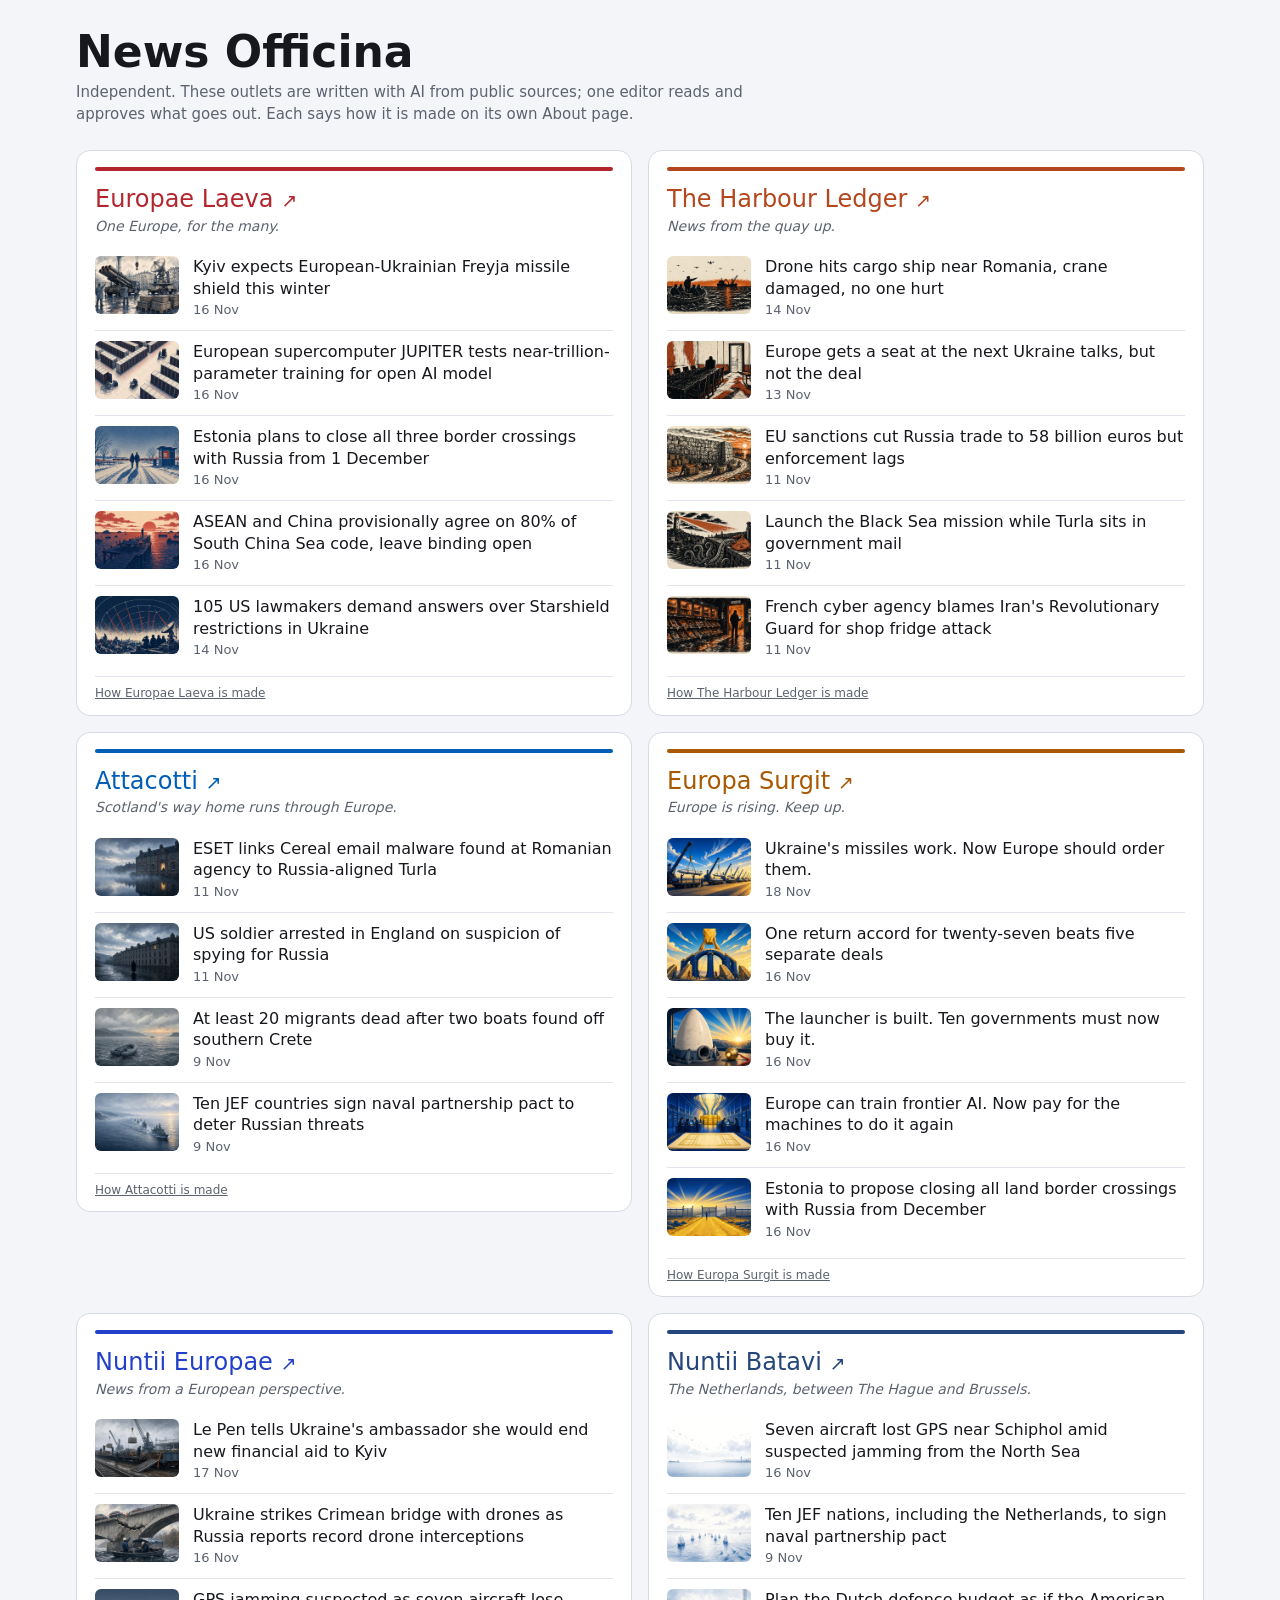
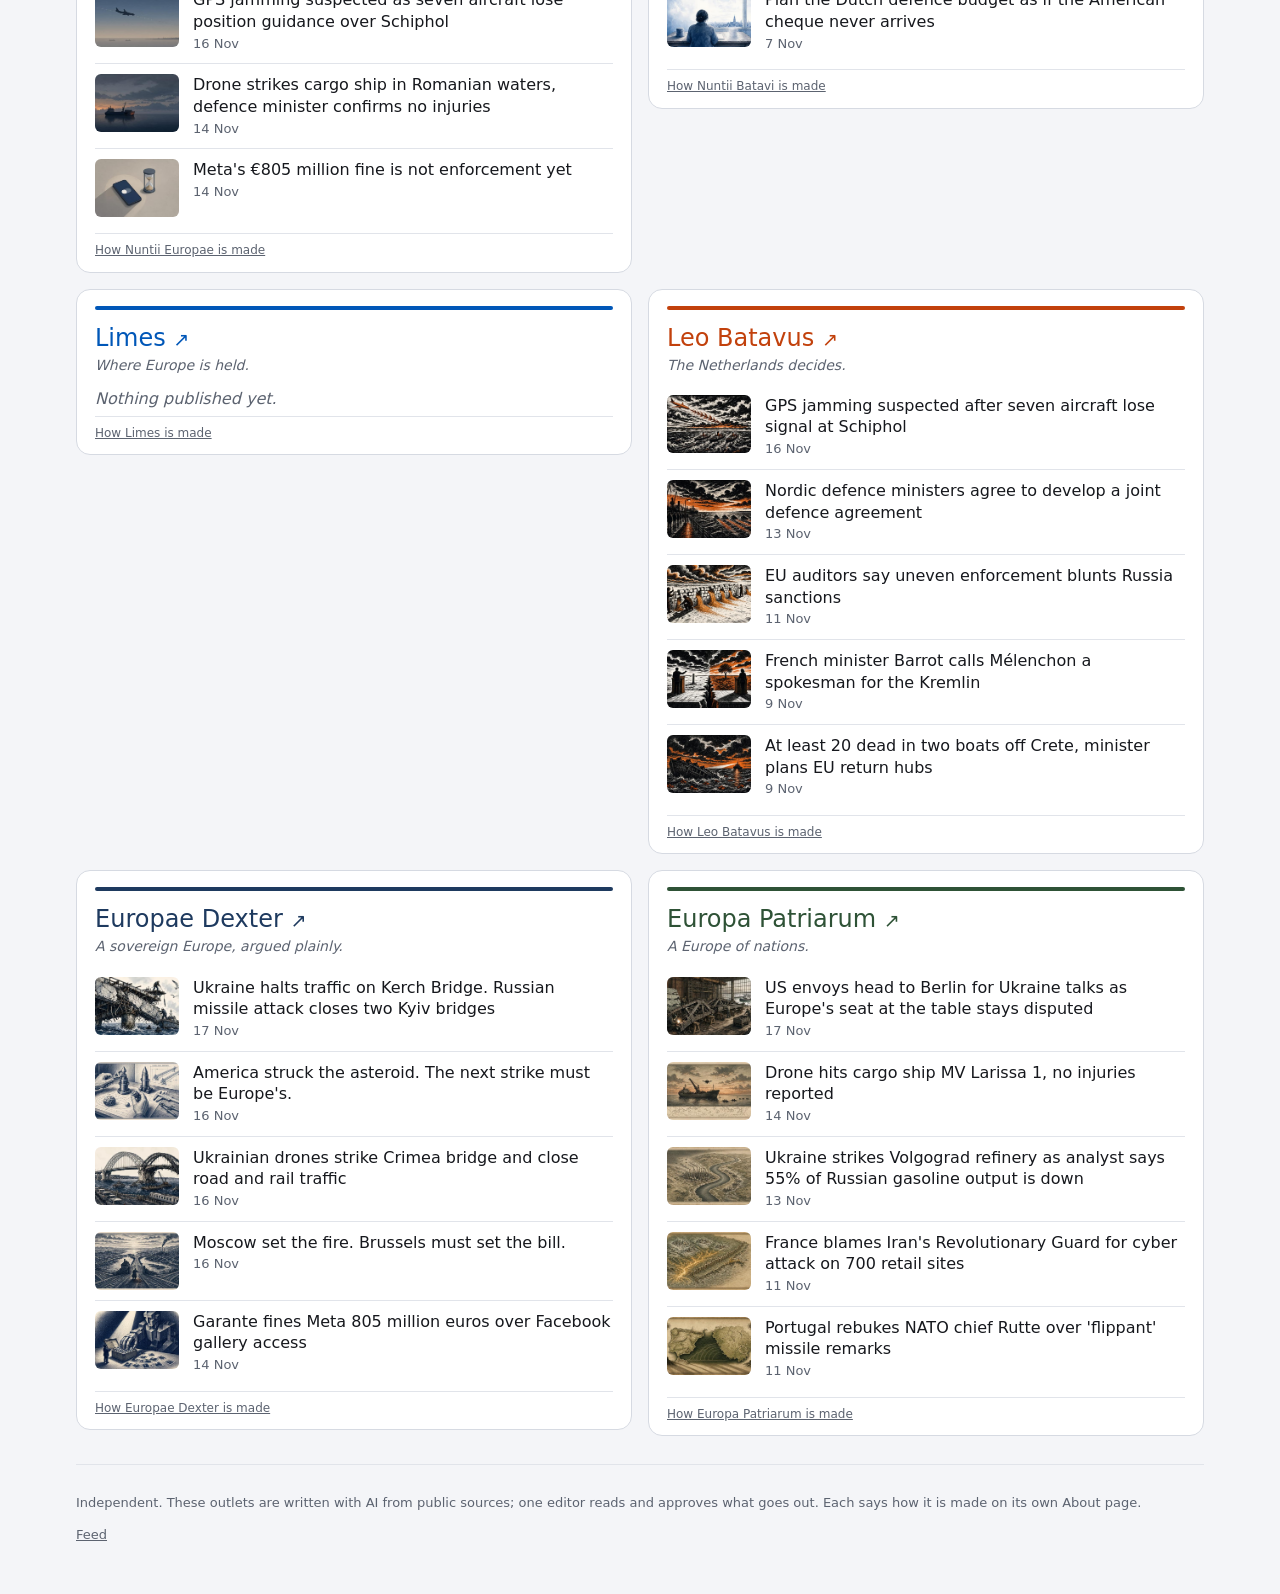
==== index.html @ 1d20b5cf "Update site" ====
<!doctype html>
<html lang="en">
<head>
<meta charset="utf-8">
<meta name="viewport" content="width=device-width, initial-scale=1">
<title>News Officina</title>
<meta name="description" content="Independent. These outlets are written with AI from public sources; one editor reads and approves what goes out. Each says how it is made on its own About page.">
<link rel="canonical" href="https://news-officina.github.io/">
<link rel="alternate" type="application/rss+xml" title="News Officina" href="feed.xml">
<link rel="stylesheet" href="style.css">
</head>
<body>
<div class="wrap">
<header class="top"><h1>News Officina</h1><p class="about">Independent. These outlets are written with AI from public sources; one editor reads and approves what goes out. Each says how it is made on its own About page.</p></header>
<main>
<section class="outlet" style="--o-accent: #B3262E; --o-dark-accent: #ff7b72">
<header><h2><a href="https://news-officina.github.io/europae-laeva/"><span class="name">Europae Laeva</span> <span class="go" aria-hidden="true">↗</span></a></h2><p class="tagline">One Europe, for the many.</p></header>
<ul class="pieces"><li class="piece"><a href="https://news-officina.github.io/europae-laeva/2026/11/kyiv-expects-european-ukrainian-freyja-missile-shield-this-winter/"><img src="thumbs/e70920ab-c0c6-4835-a73d-964a7e97c433.jpg" alt="Workers fasten a missile launcher and radar onto trucks in a factory yard before winter, crates of interceptors stacked nearby." width="480" height="274" loading="lazy" decoding="async"><span class="text"><span class="headline">Kyiv expects European-Ukrainian Freyja missile shield this winter</span><time datetime="2026-11-16T20:20:28.398Z">16 Nov</time></span></a></li><li class="piece"><a href="https://news-officina.github.io/europae-laeva/2026/11/european-supercomputer-jupiter-tests-near-trillion-parameter-training-for/"><img src="thumbs/cd882b2d-b10b-4b36-8444-05d2e8f5f965.jpg" alt="Overhead view of a large server hall with rows of cabinets, glowing red lights and small engineers working among cables" width="480" height="274" loading="lazy" decoding="async"><span class="text"><span class="headline">European supercomputer JUPITER tests near-trillion-parameter training for open AI model</span><time datetime="2026-11-16T20:19:12.890Z">16 Nov</time></span></a></li><li class="piece"><a href="https://news-officina.github.io/europae-laeva/2026/11/estonia-plans-to-close-all-three-border-crossings-with/"><img src="thumbs/d03320c0-e088-45c6-9071-dabe8966c06e.jpg" alt="A lowered barrier blocks a border road at dusk while two travellers with bags stand waiting." width="480" height="274" loading="lazy" decoding="async"><span class="text"><span class="headline">Estonia plans to close all three border crossings with Russia from 1 December</span><time datetime="2026-11-16T05:42:15.695Z">16 Nov</time></span></a></li><li class="piece"><a href="https://news-officina.github.io/europae-laeva/2026/11/asean-and-china-provisionally-agree-on-80-of-south/"><img src="thumbs/cadbe8c4-219e-45d2-aba4-4f598f02087b.jpg" alt="Negotiators at a table on a pier over the sea, some chairs empty, ships passing distant islands" width="480" height="274" loading="lazy" decoding="async"><span class="text"><span class="headline">ASEAN and China provisionally agree on 80% of South China Sea code, leave binding open</span><time datetime="2026-11-16T02:54:00.132Z">16 Nov</time></span></a></li><li class="piece"><a href="https://news-officina.github.io/europae-laeva/2026/11/105-us-lawmakers-demand-answers-over-starshield-restrictions-in/"><img src="thumbs/b9ba7f89-f62e-45d6-b253-82957b976195.jpg" alt="Silhouetted defenders point an antenna at satellites whose signal beams fade and break mid-sky, leaving only one beam reaching them." width="480" height="274" loading="lazy" decoding="async"><span class="text"><span class="headline">105 US lawmakers demand answers over Starshield restrictions in Ukraine</span><time datetime="2026-11-14T22:38:32.029Z">14 Nov</time></span></a></li></ul>
<p class="made"><a href="https://news-officina.github.io/europae-laeva/about/">How Europae Laeva is made</a></p>
</section>
<section class="outlet" style="--o-accent: #B4471E; --o-dark-accent: #e0764a">
<header><h2><a href="https://news-officina.github.io/harbour-ledger/"><span class="name">The Harbour Ledger</span> <span class="go" aria-hidden="true">↗</span></a></h2><p class="tagline">News from the quay up.</p></header>
<ul class="pieces"><li class="piece"><a href="https://news-officina.github.io/harbour-ledger/2026/11/drone-hits-cargo-ship-near-romania-crane-damaged-no/"><img src="thumbs/81e0df67-7b53-4a71-90d2-6f2a68816cb2.jpg" alt="Sailors in a lifeboat pointing toward a damaged cargo ship under drone shapes on the horizon" width="480" height="274" loading="lazy" decoding="async"><span class="text"><span class="headline">Drone hits cargo ship near Romania, crane damaged, no one hurt</span><time datetime="2026-11-14T21:35:42.325Z">14 Nov</time></span></a></li><li class="piece"><a href="https://news-officina.github.io/harbour-ledger/2026/11/europe-gets-a-seat-at-the-next-ukraine-talks/"><img src="thumbs/f2d09629-0cd7-4b81-957d-f07bc344682b.jpg" alt="A negotiation table with silhouetted figures and one chair set apart near an open door, suggesting an invited but sidelined participant." width="480" height="274" loading="lazy" decoding="async"><span class="text"><span class="headline">Europe gets a seat at the next Ukraine talks, but not the deal</span><time datetime="2026-11-13T19:30:17.833Z">13 Nov</time></span></a></li><li class="piece"><a href="https://news-officina.github.io/harbour-ledger/2026/11/eu-sanctions-cut-russia-trade-to-58-billion-euros/"><img src="thumbs/6a3692ca-1a9a-4786-9f53-70cb3b3e979b.jpg" alt="A stone barrier blocks a road of cargo, but silhouetted workers slip crates through gaps and around its edge toward distant ships" width="480" height="274" loading="lazy" decoding="async"><span class="text"><span class="headline">EU sanctions cut Russia trade to 58 billion euros but enforcement lags</span><time datetime="2026-11-11T10:43:03.261Z">11 Nov</time></span></a></li><li class="piece"><a href="https://news-officina.github.io/harbour-ledger/2026/11/launch-the-black-sea-mission-while-turla-sits-in/"><img src="thumbs/c792c47f-9afc-4e0d-9288-d2397231107f.jpg" alt="A tentacled sea creature slipping unseen from dark harbour water into a mail sack on the dock, while a lighthouse beam sweeps past overhead." width="480" height="274" loading="lazy" decoding="async"><span class="text"><span class="headline">Launch the Black Sea mission while Turla sits in government mail</span><time datetime="2026-11-11T10:39:32.961Z">11 Nov</time></span></a></li><li class="piece"><a href="https://news-officina.github.io/harbour-ledger/2026/11/french-cyber-agency-blames-iran-s-revolutionary-guard-for/"><img src="thumbs/c32ed748-09ab-4631-83f0-cf4b7a2958ca.jpg" alt="Warmed supermarket fridges with spoiled food, a worker silhouetted in the doorway." width="480" height="274" loading="lazy" decoding="async"><span class="text"><span class="headline">French cyber agency blames Iran's Revolutionary Guard for shop fridge attack</span><time datetime="2026-11-11T10:32:52.618Z">11 Nov</time></span></a></li></ul>
<p class="made"><a href="https://news-officina.github.io/harbour-ledger/about/">How The Harbour Ledger is made</a></p>
</section>
<section class="outlet" style="--o-accent: #005EB8; --o-dark-accent: #7db7f0">
<header><h2><a href="https://news-officina.github.io/attacotti/"><span class="name">Attacotti</span> <span class="go" aria-hidden="true">↗</span></a></h2><p class="tagline">Scotland's way home runs through Europe.</p></header>
<ul class="pieces"><li class="piece"><a href="https://news-officina.github.io/attacotti/2026/11/eset-links-cereal-email-malware-found-at-romanian-agency/"><img src="thumbs/35cc5ad9-23bf-49aa-92a4-74cb8e9695c0.jpg" alt="A grey stone building at dawn, its rows of dark windows broken by one warm lit window, behind which a still silhouette watches over misty water." width="480" height="274" loading="lazy" decoding="async"><span class="text"><span class="headline">ESET links Cereal email malware found at Romanian agency to Russia-aligned Turla</span><time datetime="2026-11-11T10:40:32.915Z">11 Nov</time></span></a></li><li class="piece"><a href="https://news-officina.github.io/attacotti/2026/11/us-soldier-arrested-in-england-on-suspicion-of-spying/"><img src="thumbs/8c7d46a9-2a93-44e1-8f2f-70b183f253c6.jpg" alt="A lone silhouetted figure in a dark barracks yard looks up at the only lit window in a grey building under cold evening cloud." width="480" height="274" loading="lazy" decoding="async"><span class="text"><span class="headline">US soldier arrested in England on suspicion of spying for Russia</span><time datetime="2026-11-11T10:32:52.940Z">11 Nov</time></span></a></li><li class="piece"><a href="https://news-officina.github.io/attacotti/2026/11/at-least-eight-migrants-dead-after-boat-found-off/"><img src="thumbs/977dd930-7183-41e3-8b31-c38ce11d03f6.jpg" alt="An empty drifting dinghy far from a distant coast under one warm band of light." width="480" height="274" loading="lazy" decoding="async"><span class="text"><span class="headline">At least 20 migrants dead after two boats found off southern Crete</span><time datetime="2026-11-09T13:55:37.851Z">9 Nov</time></span></a></li><li class="piece"><a href="https://news-officina.github.io/attacotti/2026/11/ten-jef-countries-sign-naval-partnership-pact-to-deter/"><img src="thumbs/f9d9f23f-31f0-480e-a088-db3d2f0a1dec.jpg" alt="A fleet of grey warships from different nations sailing in one formation through cold northern waters at dawn, a warm glow on the lead ship." width="480" height="274" loading="lazy" decoding="async"><span class="text"><span class="headline">Ten JEF countries sign naval partnership pact to deter Russian threats</span><time datetime="2026-11-09T08:42:52.822Z">9 Nov</time></span></a></li></ul>
<p class="made"><a href="https://news-officina.github.io/attacotti/about/">How Attacotti is made</a></p>
</section>
<section class="outlet" style="--o-accent: #A85800; --o-dark-accent: #ffb547">
<header><h2><a href="https://news-officina.github.io/europa-surgit/"><span class="name">Europa Surgit</span> <span class="go" aria-hidden="true">↗</span></a></h2><p class="tagline">Europe is rising. Keep up.</p></header>
<ul class="pieces"><li class="piece"><a href="https://news-officina.github.io/europa-surgit/2026/11/ukraine-s-missiles-work-now-europe-should-order-them/"><img src="thumbs/c95620a8-5c96-4c6c-aa5b-ae85de27303b.jpg" alt="Cranes load finished missiles into a row of carts in a sunlit yard, one cart still empty and waiting." width="480" height="274" loading="lazy" decoding="async"><span class="text"><span class="headline">Ukraine's missiles work. Now Europe should order them.</span><time datetime="2026-11-18T00:52:19.329Z">18 Nov</time></span></a></li><li class="piece"><a href="https://news-officina.github.io/europa-surgit/2026/11/one-return-accord-for-twenty-seven-beats-five-separate/"><img src="thumbs/c46b3d78-4e05-42b4-9a76-d282faaf8efb.jpg" alt="Many hands lift one golden keystone onto a single broad arch, while five small abandoned ramps lie half-built beside it." width="480" height="274" loading="lazy" decoding="async"><span class="text"><span class="headline">One return accord for twenty-seven beats five separate deals</span><time datetime="2026-11-16T20:50:21.584Z">16 Nov</time></span></a></li><li class="piece"><a href="https://news-officina.github.io/europa-surgit/2026/11/the-launcher-is-built-ten-governments-must-now-buy/"><img src="thumbs/868bbeef-c655-40d8-8d59-0cf0f865f3ec.jpg" alt="A worn interceptor nose cone in a cradle beside a glowing golden seeker module waiting to be fitted." width="480" height="274" loading="lazy" decoding="async"><span class="text"><span class="headline">The launcher is built. Ten governments must now buy it.</span><time datetime="2026-11-16T20:20:13.318Z">16 Nov</time></span></a></li><li class="piece"><a href="https://news-officina.github.io/europa-surgit/2026/11/europe-can-train-frontier-ai-now-pay-for-the/"><img src="thumbs/0c8159d2-b181-4583-9ca4-321e6a531610.jpg" alt="Engineers work among towering shared supercomputer cabinets, a few glowing gold while dimmed rows wait, beside a floor plan showing the empty half of the hall yet to be filled." width="480" height="274" loading="lazy" decoding="async"><span class="text"><span class="headline">Europe can train frontier AI. Now pay for the machines to do it again</span><time datetime="2026-11-16T20:19:42.869Z">16 Nov</time></span></a></li><li class="piece"><a href="https://news-officina.github.io/europa-surgit/2026/11/estonia-to-propose-closing-all-land-border-crossings-with/"><img src="thumbs/85c04591-5319-4c70-8b7b-3b112791798b.jpg" alt="A closed border gate at dawn, a lone figure turning toward a bright rising road under a golden sky." width="480" height="274" loading="lazy" decoding="async"><span class="text"><span class="headline">Estonia to propose closing all land border crossings with Russia from December</span><time datetime="2026-11-16T02:54:13.878Z">16 Nov</time></span></a></li></ul>
<p class="made"><a href="https://news-officina.github.io/europa-surgit/about/">How Europa Surgit is made</a></p>
</section>
<section class="outlet" style="--o-accent: #2340C8; --o-dark-accent: #8fa3ff">
<header><h2><a href="https://news-officina.github.io/nuntii-europae/"><span class="name">Nuntii Europae</span> <span class="go" aria-hidden="true">↗</span></a></h2><p class="tagline">News from a European perspective.</p></header>
<ul class="pieces"><li class="piece"><a href="https://news-officina.github.io/nuntii-europae/2026/11/le-pen-tells-ukraine-s-ambassador-she-would-end/"><img src="thumbs/8e073d48-6562-472a-9eaf-246b0a1b605f.jpg" alt="Workers load crates and equipment onto flat rail wagons in a cold grey freight yard; one half-loaded wagon sits abandoned with its ramp down." width="480" height="274" loading="lazy" decoding="async"><span class="text"><span class="headline">Le Pen tells Ukraine's ambassador she would end new financial aid to Kyiv</span><time datetime="2026-11-17T10:29:01.297Z">17 Nov</time></span></a></li><li class="piece"><a href="https://news-officina.github.io/nuntii-europae/2026/11/ukraine-strikes-crimean-bridge-with-drones-as-russia-reports/"><img src="thumbs/1f335792-fea7-48ae-aea9-0e97880204bc.jpg" alt="An inspection boat beneath a cracked bridge arch while stopped cars wait on the closed deck above." width="480" height="274" loading="lazy" decoding="async"><span class="text"><span class="headline">Ukraine strikes Crimean bridge with drones as Russia reports record drone interceptions</span><time datetime="2026-11-16T14:23:24.687Z">16 Nov</time></span></a></li><li class="piece"><a href="https://news-officina.github.io/nuntii-europae/2026/11/gps-jamming-suspected-as-seven-aircraft-lose-position-guidance/"><img src="thumbs/6fa7c523-eb67-47fe-9417-db4ae7cbcc03.jpg" alt="An aircraft coming in to land as its dotted signal path breaks apart over a grey sea with distant ships." width="480" height="274" loading="lazy" decoding="async"><span class="text"><span class="headline">GPS jamming suspected as seven aircraft lose position guidance over Schiphol</span><time datetime="2026-11-16T02:52:30.156Z">16 Nov</time></span></a></li><li class="piece"><a href="https://news-officina.github.io/nuntii-europae/2026/11/drone-strikes-cargo-ship-in-romanian-waters-defence-minister/"><img src="thumbs/a2093f8d-9037-4a6e-808b-05e969789b6c.jpg" alt="A damaged cargo ship alone on the dark sea at dusk." width="480" height="274" loading="lazy" decoding="async"><span class="text"><span class="headline">Drone strikes cargo ship in Romanian waters, defence minister confirms no injuries</span><time datetime="2026-11-14T21:35:31.950Z">14 Nov</time></span></a></li><li class="piece"><a href="https://news-officina.github.io/nuntii-europae/2026/11/meta-s-805-million-fine-is-not-enforcement-yet/"><img src="thumbs/503baa3b-114b-4867-804d-d6f73938a21e.jpg" alt="A phone with an off switch beside an hourglass, symbolising a 60-day deadline for consent" width="480" height="274" loading="lazy" decoding="async"><span class="text"><span class="headline">Meta's €805 million fine is not enforcement yet</span><time datetime="2026-11-14T20:22:01.982Z">14 Nov</time></span></a></li></ul>
<p class="made"><a href="https://news-officina.github.io/nuntii-europae/about/">How Nuntii Europae is made</a></p>
</section>
<section class="outlet" style="--o-accent: #24467A; --o-dark-accent: #8fb3ea">
<header><h2><a href="https://news-officina.github.io/nuntii-batavi/"><span class="name">Nuntii Batavi</span> <span class="go" aria-hidden="true">↗</span></a></h2><p class="tagline">The Netherlands, between The Hague and Brussels.</p></header>
<ul class="pieces"><li class="piece"><a href="https://news-officina.github.io/nuntii-batavi/2026/11/seven-aircraft-lost-gps-near-schiphol-amid-suspected-jamming/"><img src="thumbs/61aaf13c-af88-42f7-8b67-bf245e8131a8.jpg" alt="Seabirds' flight paths dissolve into broken dashes above a distant ship on the North Sea." width="480" height="274" loading="lazy" decoding="async"><span class="text"><span class="headline">Seven aircraft lost GPS near Schiphol amid suspected jamming from the North Sea</span><time datetime="2026-11-16T02:33:43.556Z">16 Nov</time></span></a></li><li class="piece"><a href="https://news-officina.github.io/nuntii-batavi/2026/11/ten-jef-nations-including-the-netherlands-sign-naval-partnership/"><img src="thumbs/13195056-7303-4a5e-b51d-84fb49547f3f.jpg" alt="Ten ships sailing in formation on a wide sea, with faint dark shapes beneath the waves nearby" width="480" height="274" loading="lazy" decoding="async"><span class="text"><span class="headline">Ten JEF nations, including the Netherlands, to sign naval partnership pact</span><time datetime="2026-11-09T08:42:52.586Z">9 Nov</time></span></a></li><li class="piece"><a href="https://news-officina.github.io/nuntii-batavi/2026/11/plan-the-dutch-defence-budget-as-if-the-american/"><img src="thumbs/91900c73-800e-4c20-bc7a-815867854b75.jpg" alt="A clerk behind a desk compares two stacks of coins, one solid and one dissolving, with a wide empty sky outside" width="480" height="274" loading="lazy" decoding="async"><span class="text"><span class="headline">Plan the Dutch defence budget as if the American cheque never arrives</span><time datetime="2026-11-07T15:39:29.634Z">7 Nov</time></span></a></li></ul>
<p class="made"><a href="https://news-officina.github.io/nuntii-batavi/about/">How Nuntii Batavi is made</a></p>
</section>
<section class="outlet" style="--o-accent: #0057B8; --o-dark-accent: #FFD500">
<header><h2><a href="https://news-officina.github.io/limes/"><span class="name">Limes</span> <span class="go" aria-hidden="true">↗</span></a></h2><p class="tagline">Where Europe is held.</p></header>
<p class="empty">Nothing published yet.</p>
<p class="made"><a href="https://news-officina.github.io/limes/about/">How Limes is made</a></p>
</section>
<section class="outlet" style="--o-accent: #C2410C; --o-dark-accent: #ff8a3d">
<header><h2><a href="https://news-officina.github.io/leo-batavus/"><span class="name">Leo Batavus</span> <span class="go" aria-hidden="true">↗</span></a></h2><p class="tagline">The Netherlands decides.</p></header>
<ul class="pieces"><li class="piece"><a href="https://news-officina.github.io/leo-batavus/2026/11/gps-jamming-suspected-after-seven-aircraft-lose-signal-at/"><img src="thumbs/967eb377-405f-42c1-85a0-0ba5cced4140.jpg" alt="An aircraft's falling path breaks apart mid-air as interference radiates from three dark ships on the sea below." width="480" height="274" loading="lazy" decoding="async"><span class="text"><span class="headline">GPS jamming suspected after seven aircraft lose signal at Schiphol</span><time datetime="2026-11-16T02:32:59.998Z">16 Nov</time></span></a></li><li class="piece"><a href="https://news-officina.github.io/leo-batavus/2026/11/nordic-defence-ministers-agree-to-develop-a-joint-defence/"><img src="thumbs/11fddd9a-5f00-40e0-bb72-2e171cf6eb75.jpg" alt="Silhouetted figures on a pier watch a formation of boats moving together across a dark harbour under a heavy sky." width="480" height="274" loading="lazy" decoding="async"><span class="text"><span class="headline">Nordic defence ministers agree to develop a joint defence agreement</span><time datetime="2026-11-13T11:26:25.904Z">13 Nov</time></span></a></li><li class="piece"><a href="https://news-officina.github.io/leo-batavus/2026/11/eu-auditors-say-uneven-enforcement-blunts-russia-sanctions/"><img src="thumbs/8b2d7fba-d79d-41fb-b025-5858bc27248d.jpg" alt="An uneven stone wall with gaps letting sand leak through while anonymous figures patch only parts of it." width="480" height="274" loading="lazy" decoding="async"><span class="text"><span class="headline">EU auditors say uneven enforcement blunts Russia sanctions</span><time datetime="2026-11-11T10:43:18.325Z">11 Nov</time></span></a></li><li class="piece"><a href="https://news-officina.github.io/leo-batavus/2026/11/french-minister-barrot-calls-melenchon-a-spokesman-for-the/"><img src="thumbs/5cb0bde8-04c5-42af-be4c-b1c33041a7e1.jpg" alt="Two speakers at podiums stand divided by a jagged crack splitting the ground between them under a heavy sky." width="480" height="274" loading="lazy" decoding="async"><span class="text"><span class="headline">French minister Barrot calls Mélenchon a spokesman for the Kremlin</span><time datetime="2026-11-09T21:05:47.187Z">9 Nov</time></span></a></li><li class="piece"><a href="https://news-officina.github.io/leo-batavus/2026/11/eight-dead-after-boat-rescue-off-crete-minister-plans/"><img src="thumbs/4a6c80fe-a31d-4ff8-ba61-6964c2b02d58.jpg" alt="A capsized boat in rough seas at dusk, life jackets floating, a distant rescue vessel searching under a heavy stormy sky." width="480" height="274" loading="lazy" decoding="async"><span class="text"><span class="headline">At least 20 dead in two boats off Crete, minister plans EU return hubs</span><time datetime="2026-11-09T13:55:37.646Z">9 Nov</time></span></a></li></ul>
<p class="made"><a href="https://news-officina.github.io/leo-batavus/about/">How Leo Batavus is made</a></p>
</section>
<section class="outlet" style="--o-accent: #1E3A5F; --o-dark-accent: #8fb0d9">
<header><h2><a href="https://news-officina.github.io/dexter/"><span class="name">Europae Dexter</span> <span class="go" aria-hidden="true">↗</span></a></h2><p class="tagline">A sovereign Europe, argued plainly.</p></header>
<ul class="pieces"><li class="piece"><a href="https://news-officina.github.io/dexter/2026/11/ukraine-halts-traffic-on-kerch-bridge-russian-missile-attack/"><img src="thumbs/3a18b637-0fb8-485b-92ca-c9aaf23820eb.jpg" alt="An up-close ink drawing of a shattered bridge span fallen into the sea, divers and engineers inspecting the broken concrete and twisted rails from a small boat and a floating platform." width="480" height="274" loading="lazy" decoding="async"><span class="text"><span class="headline">Ukraine halts traffic on Kerch Bridge. Russian missile attack closes two Kyiv bridges</span><time datetime="2026-11-17T10:30:45.214Z">17 Nov</time></span></a></li><li class="piece"><a href="https://news-officina.github.io/dexter/2026/11/america-struck-the-asteroid-the-next-strike-must-be/"><img src="thumbs/8c4a328b-417d-48d4-84cd-d9160a40ea9d.jpg" alt="Close-up of hands building a small kinetic impactor at a workbench, with measuring tools, drawings of a double asteroid system, and a completed probe awaiting launch." width="480" height="274" loading="lazy" decoding="async"><span class="text"><span class="headline">America struck the asteroid. The next strike must be Europe's.</span><time datetime="2026-11-16T20:18:42.883Z">16 Nov</time></span></a></li><li class="piece"><a href="https://news-officina.github.io/dexter/2026/11/ukrainian-drones-strike-crimea-bridge-and-close-road-and/"><img src="thumbs/e2b4d43a-9fbb-4c13-9fa6-daf40414d377.jpg" alt="A damaged bridge arch over a strait while a crane barge and small boats gather below and halted cars and a train wait at a barrier on the shore." width="480" height="274" loading="lazy" decoding="async"><span class="text"><span class="headline">Ukrainian drones strike Crimea bridge and close road and rail traffic</span><time datetime="2026-11-16T14:21:07.097Z">16 Nov</time></span></a></li><li class="piece"><a href="https://news-officina.github.io/dexter/2026/11/moscow-set-the-fire-brussels-must-set-the-bill/"><img src="thumbs/3826630f-776d-4cb1-8780-c83ca4908f26.jpg" alt="A continent of roads converges into one narrow crossing where a lone figure pushes shut a heavy gate, embers smouldering below and smoke rising from a distant factory." width="480" height="274" loading="lazy" decoding="async"><span class="text"><span class="headline">Moscow set the fire. Brussels must set the bill.</span><time datetime="2026-11-16T03:01:15.093Z">16 Nov</time></span></a></li><li class="piece"><a href="https://news-officina.github.io/dexter/2026/11/garante-fines-meta-805-million-euros-over-facebook-gallery/"><img src="thumbs/f09be396-f28c-4a31-ad16-983146cb4b61.jpg" alt="A giant mechanical hand reaches into a small figure's box of photographs, spilling them across a table" width="480" height="274" loading="lazy" decoding="async"><span class="text"><span class="headline">Garante fines Meta 805 million euros over Facebook gallery access</span><time datetime="2026-11-14T20:23:14.302Z">14 Nov</time></span></a></li></ul>
<p class="made"><a href="https://news-officina.github.io/dexter/about/">How Europae Dexter is made</a></p>
</section>
<section class="outlet" style="--o-accent: #2E5236; --o-dark-accent: #9cc49f">
<header><h2><a href="https://news-officina.github.io/europa-patriarum/"><span class="name">Europa Patriarum</span> <span class="go" aria-hidden="true">↗</span></a></h2><p class="tagline">A Europe of nations.</p></header>
<ul class="pieces"><li class="piece"><a href="https://news-officina.github.io/europa-patriarum/2026/11/us-envoys-head-to-berlin-for-ukraine-talks-as/"><img src="thumbs/bc803d3e-4568-4c98-bcc5-a724cc51282a.jpg" alt="An illustration of workers in a snowy riverfront repair hall rebuilding two warped steel bridge trusses damaged by missiles, with cracked concrete deck slabs stacked by the wall and a gantry crane over the cluttered floor." width="480" height="274" loading="lazy" decoding="async"><span class="text"><span class="headline">US envoys head to Berlin for Ukraine talks as Europe's seat at the table stays disputed</span><time datetime="2026-11-17T21:08:53.636Z">17 Nov</time></span></a></li><li class="piece"><a href="https://news-officina.github.io/europa-patriarum/2026/11/drone-hits-cargo-ship-mv-larissa-1-no-injuries/"><img src="thumbs/7a9ead8e-e3bb-4026-af46-5584ed0d35f6.jpg" alt="A cargo ship with a damaged crane as a small drone hovers above it at dusk" width="480" height="274" loading="lazy" decoding="async"><span class="text"><span class="headline">Drone hits cargo ship MV Larissa 1, no injuries reported</span><time datetime="2026-11-14T21:36:16.969Z">14 Nov</time></span></a></li><li class="piece"><a href="https://news-officina.github.io/europa-patriarum/2026/11/ukraine-strikes-volgograd-refinery-as-analyst-says-55-of/"><img src="thumbs/626f5cf9-708f-45d9-9866-96668c8d1916.jpg" alt="Old survey-style view of a river-bank refinery burning under a dark sky, small drones crossing toward it, more distant works marked with smoke along the river." width="480" height="274" loading="lazy" decoding="async"><span class="text"><span class="headline">Ukraine strikes Volgograd refinery as analyst says 55% of Russian gasoline output is down</span><time datetime="2026-11-13T19:30:17.953Z">13 Nov</time></span></a></li><li class="piece"><a href="https://news-officina.github.io/europa-patriarum/2026/11/france-blames-iran-s-revolutionary-guard-for-cyber-attack/"><img src="thumbs/c72aa97c-2b35-4b22-8b5a-9f3a1f41e7a7.jpg" alt="Glowing lines seep inland across a drawn map-like coast toward frost-covered town rooftops while lanterns glow at a distant harbour." width="480" height="274" loading="lazy" decoding="async"><span class="text"><span class="headline">France blames Iran's Revolutionary Guard for cyber attack on 700 retail sites</span><time datetime="2026-11-11T10:43:48.333Z">11 Nov</time></span></a></li><li class="piece"><a href="https://news-officina.github.io/europa-patriarum/2026/11/portugal-rebukes-nato-chief-rutte-over-flippant-missile-remarks/"><img src="thumbs/1cd571fe-ca4f-4ec2-86f2-f70e39b21877.jpg" alt="Engraved map showing missile arcs spanning from eastern Europe to a western peninsula" width="480" height="274" loading="lazy" decoding="async"><span class="text"><span class="headline">Portugal rebukes NATO chief Rutte over 'flippant' missile remarks</span><time datetime="2026-11-11T10:40:48.318Z">11 Nov</time></span></a></li></ul>
<p class="made"><a href="https://news-officina.github.io/europa-patriarum/about/">How Europa Patriarum is made</a></p>
</section>
</main>
<footer><p>Independent. These outlets are written with AI from public sources; one editor reads and approves what goes out. Each says how it is made on its own About page.</p><p><a href="feed.xml">Feed</a></p></footer>
</div>
</body>
</html>
---- style.css ----
:root { --paper: #f4f5f8; --card: #ffffff; --ink: #16181d; --muted: #5c6370; --rule: #e1e4ea; --edge: #d6dae2; }
@media (prefers-color-scheme: dark) { :root { --paper: #0d1119; --card: #121826; --ink: #e8eaf0; --muted: #98a1b1; --rule: #222b3b; --edge: #253047; } }
* { box-sizing: border-box; }
html { -webkit-text-size-adjust: 100%; }
body { margin: 0; background: var(--paper); color: var(--ink); font: 16px/1.45 system-ui, -apple-system, "Segoe UI", Roboto, "Helvetica Neue", Arial, sans-serif; }
a { color: inherit; }
img { display: block; }
.wrap { width: 100%; max-width: 1160px; margin: 0 auto; padding: 0 16px; }
.top { padding: 28px 0 8px; }
.top h1 { margin: 0; font-size: clamp(30px, 6vw, 44px); line-height: 1.1; font-weight: 700; }
.about { max-width: 720px; margin: 6px 0 0; color: var(--muted); font-size: 15px; }
main { display: grid; gap: 16px; margin-top: 16px; grid-template-columns: minmax(0, 1fr); }
@media (min-width: 860px) { main { grid-template-columns: repeat(2, minmax(0, 1fr)); align-items: start; } }
.outlet { min-width: 0; padding: 16px 18px 12px; border: 1px solid var(--edge); border-radius: 14px; background: var(--card); }
.outlet header::before { content: ""; display: block; height: 4px; margin-bottom: 14px; border-radius: 4px; background: var(--o-accent); }
.outlet h2 { margin: 0; font-size: 24px; line-height: 1.2; font-weight: 500; color: var(--o-accent); }
.outlet h2 a { text-decoration: none; }
.outlet h2 a:hover .name { text-decoration: underline; text-underline-offset: 3px; }
.go { font-size: 0.8em; }
.tagline { margin: 2px 0 0; font-size: 14px; font-style: italic; color: var(--muted); }
@media (prefers-color-scheme: dark) {
  .outlet header::before { background: var(--o-dark-accent); }
  .outlet h2 { color: var(--o-dark-accent); }
}
.pieces { list-style: none; margin: 10px 0 0; padding: 0; }
.piece + .piece { border-top: 1px solid var(--rule); }
.piece a { display: flex; gap: 14px; align-items: flex-start; padding: 10px 0; text-decoration: none; }
.piece img, .no-img { flex: none; width: 84px; height: 58px; object-fit: cover; border-radius: 6px; background: var(--rule); }
.text { min-width: 0; }
.headline { display: block; font-size: 16px; line-height: 1.35; overflow-wrap: anywhere; }
.piece a:hover .headline { text-decoration: underline; text-underline-offset: 3px; }
time { display: block; margin-top: 2px; font-size: 13px; color: var(--muted); }
.empty { margin: 12px 0 4px; color: var(--muted); font-style: italic; }
.made { margin: 6px 0 0; padding-top: 8px; border-top: 1px solid var(--rule); font-size: 12px; color: var(--muted); }
.made a { color: var(--muted); }
footer { margin: 28px 0 0; padding: 16px 0 36px; border-top: 1px solid var(--rule); font-size: 13px; color: var(--muted); }
a:focus-visible { outline: 2px solid currentColor; outline-offset: 3px; border-radius: 2px; }
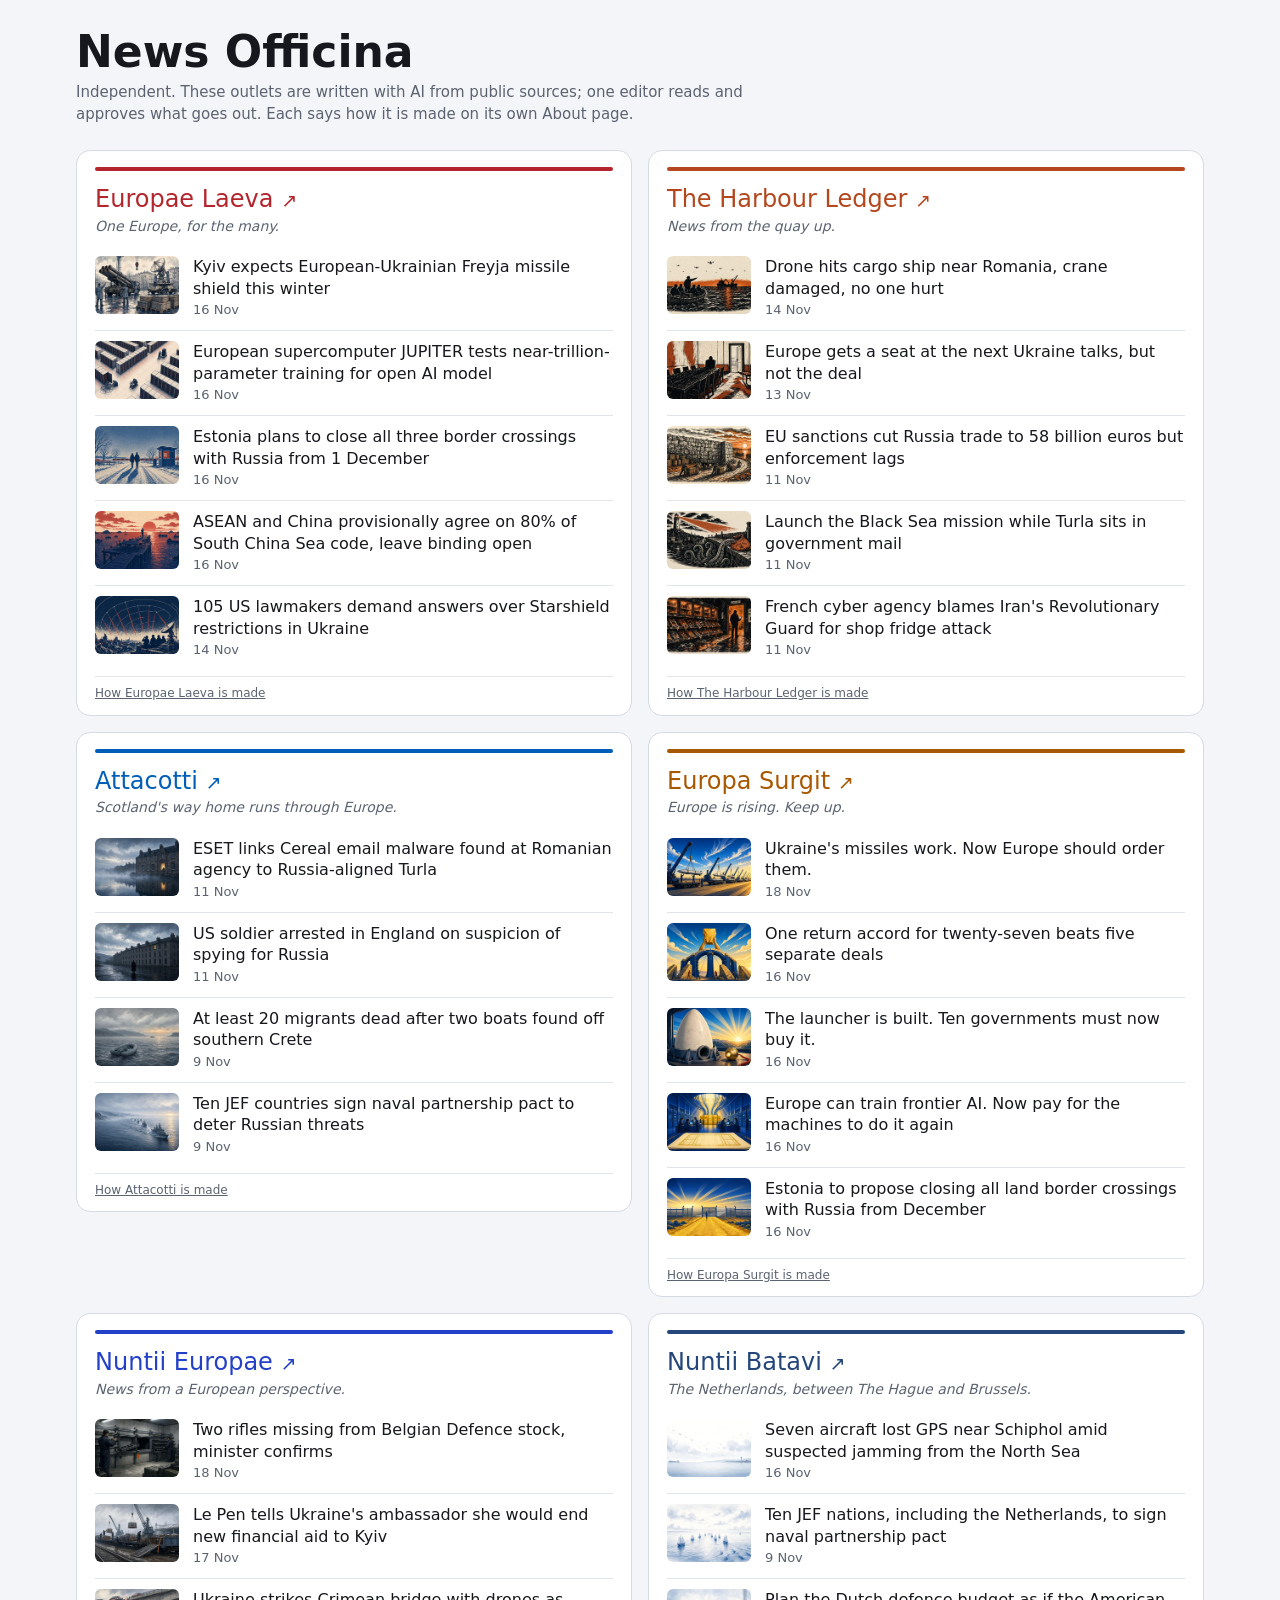
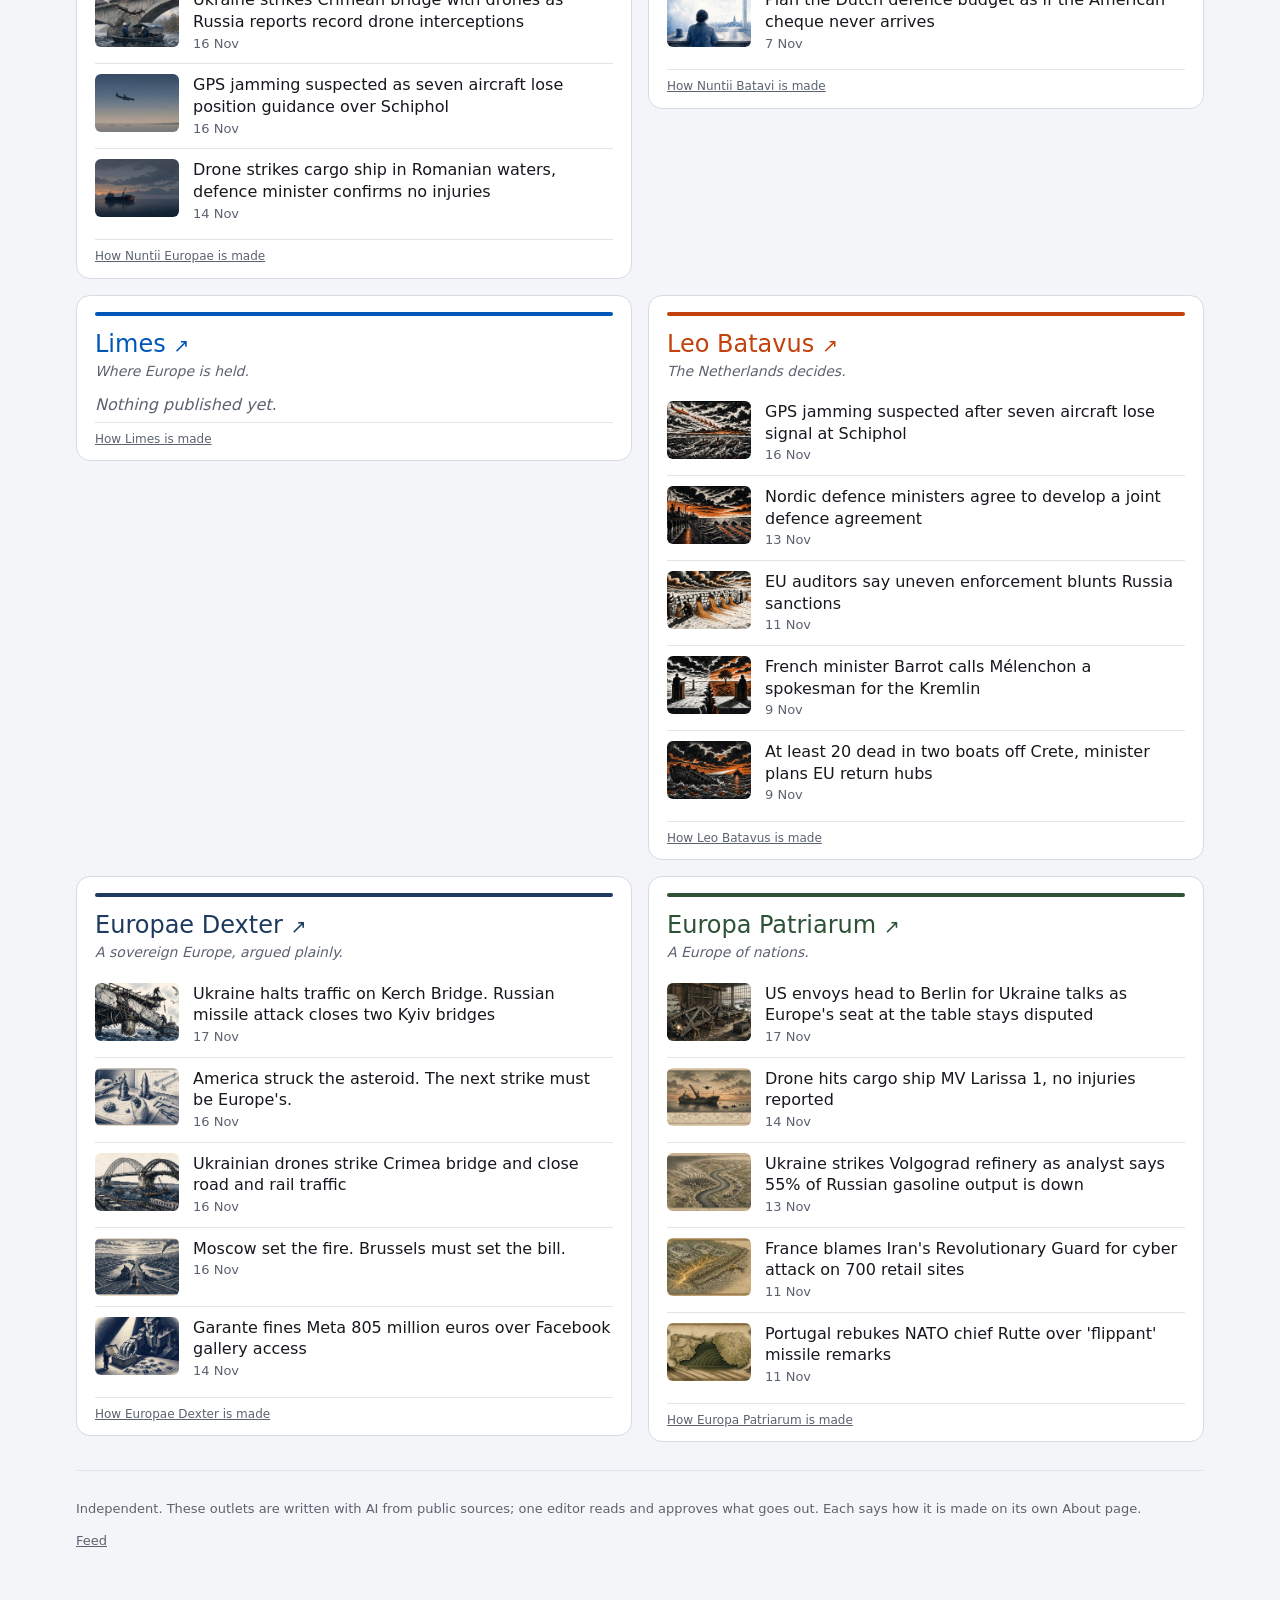
==== commit 27ee4a2d: "Update site" ====
--- a/index.html
+++ b/index.html
@@ -35,7 +35,7 @@
 </section>
 <section class="outlet" style="--o-accent: #2340C8; --o-dark-accent: #8fa3ff">
 <header><h2><a href="https://news-officina.github.io/nuntii-europae/"><span class="name">Nuntii Europae</span> <span class="go" aria-hidden="true">↗</span></a></h2><p class="tagline">News from a European perspective.</p></header>
-<ul class="pieces"><li class="piece"><a href="https://news-officina.github.io/nuntii-europae/2026/11/le-pen-tells-ukraine-s-ambassador-she-would-end/"><img src="thumbs/8e073d48-6562-472a-9eaf-246b0a1b605f.jpg" alt="Workers load crates and equipment onto flat rail wagons in a cold grey freight yard; one half-loaded wagon sits abandoned with its ramp down." width="480" height="274" loading="lazy" decoding="async"><span class="text"><span class="headline">Le Pen tells Ukraine's ambassador she would end new financial aid to Kyiv</span><time datetime="2026-11-17T10:29:01.297Z">17 Nov</time></span></a></li><li class="piece"><a href="https://news-officina.github.io/nuntii-europae/2026/11/ukraine-strikes-crimean-bridge-with-drones-as-russia-reports/"><img src="thumbs/1f335792-fea7-48ae-aea9-0e97880204bc.jpg" alt="An inspection boat beneath a cracked bridge arch while stopped cars wait on the closed deck above." width="480" height="274" loading="lazy" decoding="async"><span class="text"><span class="headline">Ukraine strikes Crimean bridge with drones as Russia reports record drone interceptions</span><time datetime="2026-11-16T14:23:24.687Z">16 Nov</time></span></a></li><li class="piece"><a href="https://news-officina.github.io/nuntii-europae/2026/11/gps-jamming-suspected-as-seven-aircraft-lose-position-guidance/"><img src="thumbs/6fa7c523-eb67-47fe-9417-db4ae7cbcc03.jpg" alt="An aircraft coming in to land as its dotted signal path breaks apart over a grey sea with distant ships." width="480" height="274" loading="lazy" decoding="async"><span class="text"><span class="headline">GPS jamming suspected as seven aircraft lose position guidance over Schiphol</span><time datetime="2026-11-16T02:52:30.156Z">16 Nov</time></span></a></li><li class="piece"><a href="https://news-officina.github.io/nuntii-europae/2026/11/drone-strikes-cargo-ship-in-romanian-waters-defence-minister/"><img src="thumbs/a2093f8d-9037-4a6e-808b-05e969789b6c.jpg" alt="A damaged cargo ship alone on the dark sea at dusk." width="480" height="274" loading="lazy" decoding="async"><span class="text"><span class="headline">Drone strikes cargo ship in Romanian waters, defence minister confirms no injuries</span><time datetime="2026-11-14T21:35:31.950Z">14 Nov</time></span></a></li><li class="piece"><a href="https://news-officina.github.io/nuntii-europae/2026/11/meta-s-805-million-fine-is-not-enforcement-yet/"><img src="thumbs/503baa3b-114b-4867-804d-d6f73938a21e.jpg" alt="A phone with an off switch beside an hourglass, symbolising a 60-day deadline for consent" width="480" height="274" loading="lazy" decoding="async"><span class="text"><span class="headline">Meta's €805 million fine is not enforcement yet</span><time datetime="2026-11-14T20:22:01.982Z">14 Nov</time></span></a></li></ul>
+<ul class="pieces"><li class="piece"><a href="https://news-officina.github.io/nuntii-europae/2026/11/two-rifles-missing-from-belgian-defence-stock-minister-confirms/"><img src="thumbs/455ac70d-0960-43da-a211-86b146be4ba0.jpg" alt="Two soldiers inventory rifles in an armoury, one rack compartment open and empty" width="480" height="274" loading="lazy" decoding="async"><span class="text"><span class="headline">Two rifles missing from Belgian Defence stock, minister confirms</span><time datetime="2026-11-18T00:55:54.446Z">18 Nov</time></span></a></li><li class="piece"><a href="https://news-officina.github.io/nuntii-europae/2026/11/le-pen-tells-ukraine-s-ambassador-she-would-end/"><img src="thumbs/8e073d48-6562-472a-9eaf-246b0a1b605f.jpg" alt="Workers load crates and equipment onto flat rail wagons in a cold grey freight yard; one half-loaded wagon sits abandoned with its ramp down." width="480" height="274" loading="lazy" decoding="async"><span class="text"><span class="headline">Le Pen tells Ukraine's ambassador she would end new financial aid to Kyiv</span><time datetime="2026-11-17T10:29:01.297Z">17 Nov</time></span></a></li><li class="piece"><a href="https://news-officina.github.io/nuntii-europae/2026/11/ukraine-strikes-crimean-bridge-with-drones-as-russia-reports/"><img src="thumbs/1f335792-fea7-48ae-aea9-0e97880204bc.jpg" alt="An inspection boat beneath a cracked bridge arch while stopped cars wait on the closed deck above." width="480" height="274" loading="lazy" decoding="async"><span class="text"><span class="headline">Ukraine strikes Crimean bridge with drones as Russia reports record drone interceptions</span><time datetime="2026-11-16T14:23:24.687Z">16 Nov</time></span></a></li><li class="piece"><a href="https://news-officina.github.io/nuntii-europae/2026/11/gps-jamming-suspected-as-seven-aircraft-lose-position-guidance/"><img src="thumbs/6fa7c523-eb67-47fe-9417-db4ae7cbcc03.jpg" alt="An aircraft coming in to land as its dotted signal path breaks apart over a grey sea with distant ships." width="480" height="274" loading="lazy" decoding="async"><span class="text"><span class="headline">GPS jamming suspected as seven aircraft lose position guidance over Schiphol</span><time datetime="2026-11-16T02:52:30.156Z">16 Nov</time></span></a></li><li class="piece"><a href="https://news-officina.github.io/nuntii-europae/2026/11/drone-strikes-cargo-ship-in-romanian-waters-defence-minister/"><img src="thumbs/a2093f8d-9037-4a6e-808b-05e969789b6c.jpg" alt="A damaged cargo ship alone on the dark sea at dusk." width="480" height="274" loading="lazy" decoding="async"><span class="text"><span class="headline">Drone strikes cargo ship in Romanian waters, defence minister confirms no injuries</span><time datetime="2026-11-14T21:35:31.950Z">14 Nov</time></span></a></li></ul>
 <p class="made"><a href="https://news-officina.github.io/nuntii-europae/about/">How Nuntii Europae is made</a></p>
 </section>
 <section class="outlet" style="--o-accent: #24467A; --o-dark-accent: #8fb3ea">
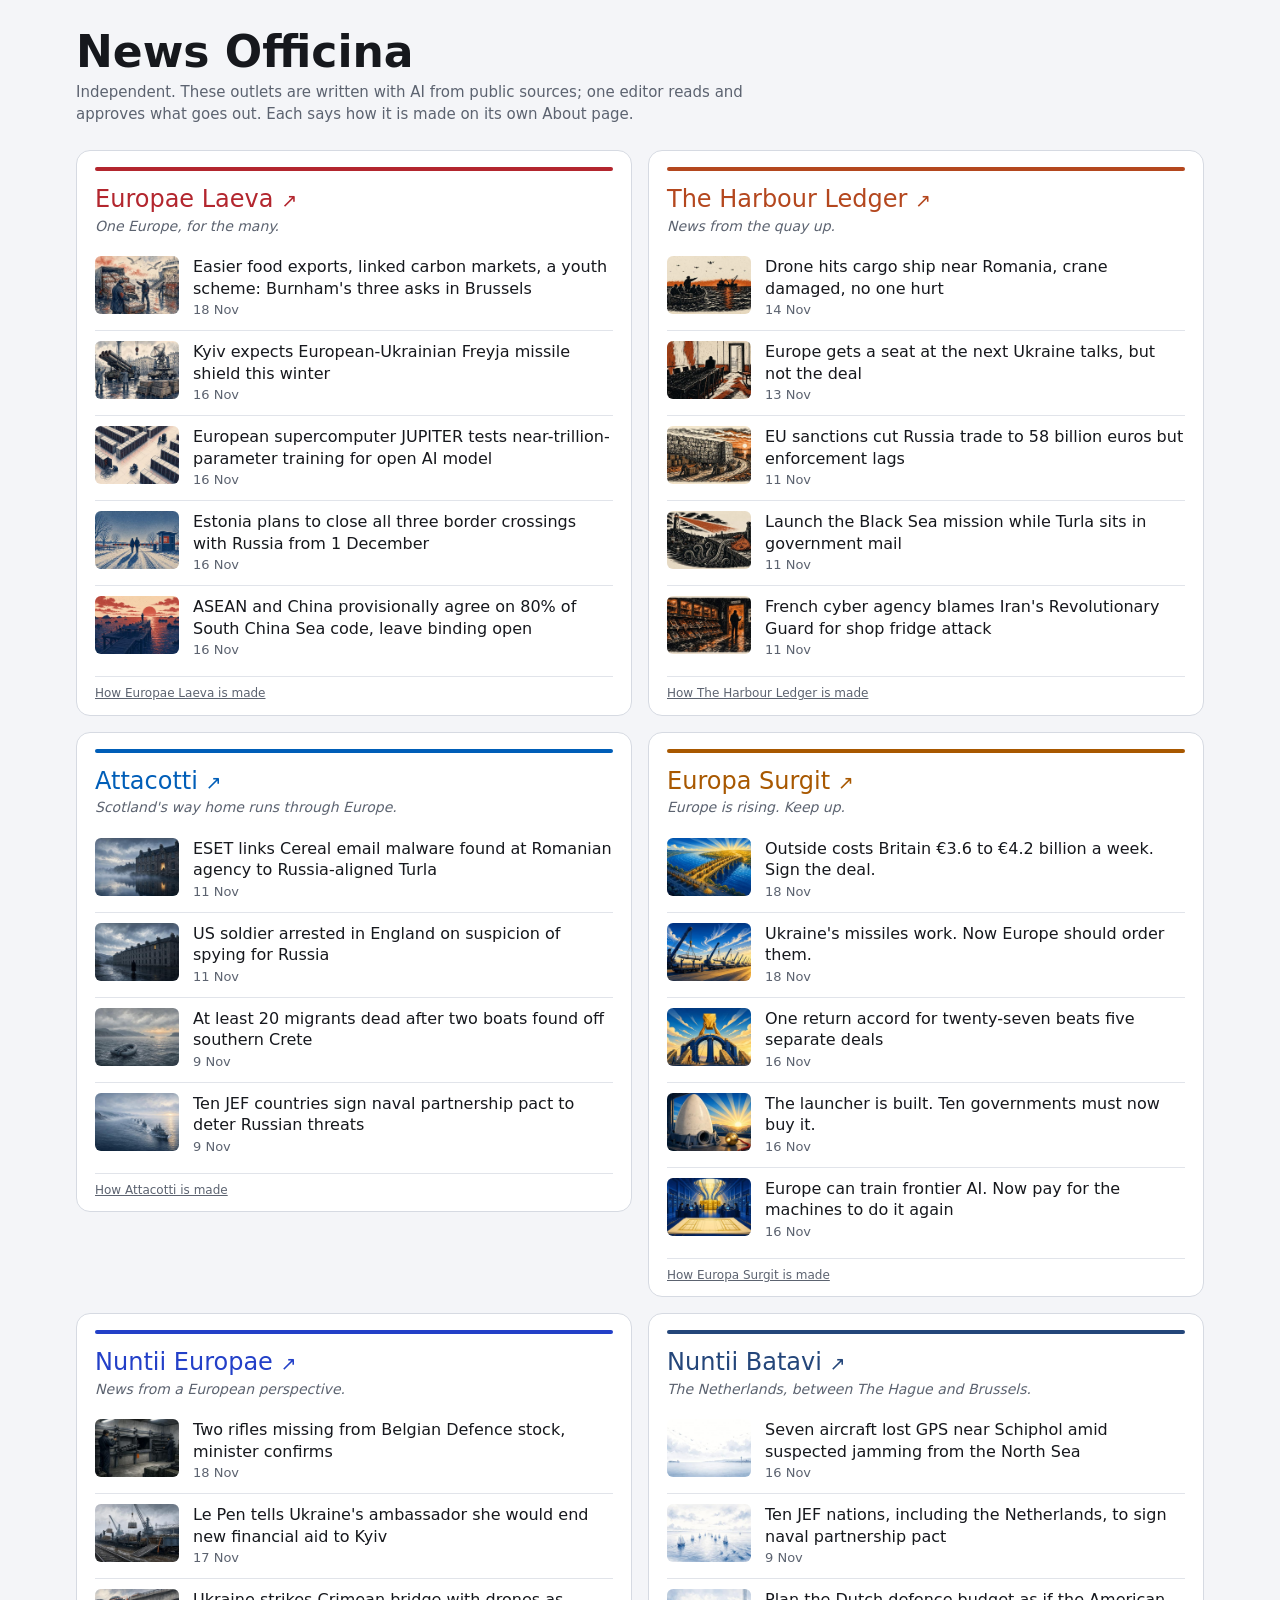
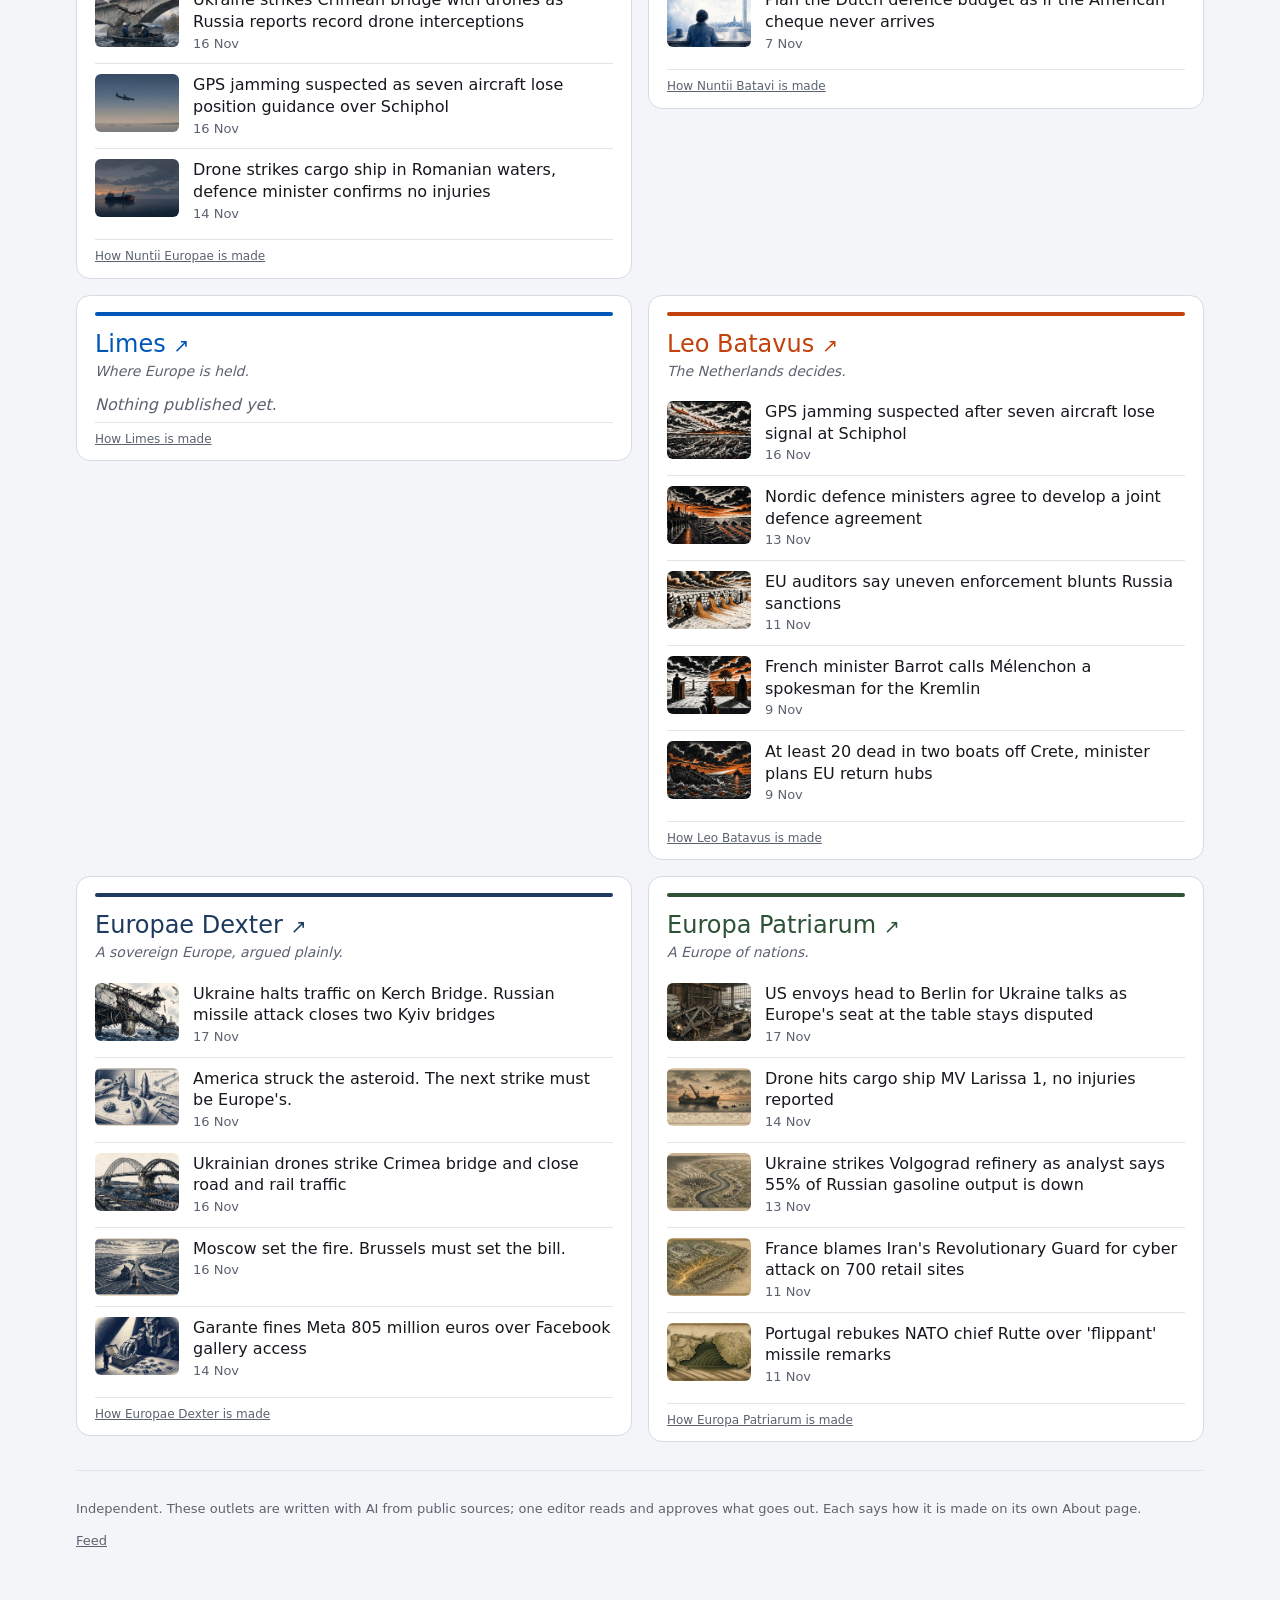
==== commit f95b1b4e: "Update site" ====
--- a/index.html
+++ b/index.html
@@ -15,7 +15,7 @@
 <main>
 <section class="outlet" style="--o-accent: #B3262E; --o-dark-accent: #ff7b72">
 <header><h2><a href="https://news-officina.github.io/europae-laeva/"><span class="name">Europae Laeva</span> <span class="go" aria-hidden="true">↗</span></a></h2><p class="tagline">One Europe, for the many.</p></header>
-<ul class="pieces"><li class="piece"><a href="https://news-officina.github.io/europae-laeva/2026/11/kyiv-expects-european-ukrainian-freyja-missile-shield-this-winter/"><img src="thumbs/e70920ab-c0c6-4835-a73d-964a7e97c433.jpg" alt="Workers fasten a missile launcher and radar onto trucks in a factory yard before winter, crates of interceptors stacked nearby." width="480" height="274" loading="lazy" decoding="async"><span class="text"><span class="headline">Kyiv expects European-Ukrainian Freyja missile shield this winter</span><time datetime="2026-11-16T20:20:28.398Z">16 Nov</time></span></a></li><li class="piece"><a href="https://news-officina.github.io/europae-laeva/2026/11/european-supercomputer-jupiter-tests-near-trillion-parameter-training-for/"><img src="thumbs/cd882b2d-b10b-4b36-8444-05d2e8f5f965.jpg" alt="Overhead view of a large server hall with rows of cabinets, glowing red lights and small engineers working among cables" width="480" height="274" loading="lazy" decoding="async"><span class="text"><span class="headline">European supercomputer JUPITER tests near-trillion-parameter training for open AI model</span><time datetime="2026-11-16T20:19:12.890Z">16 Nov</time></span></a></li><li class="piece"><a href="https://news-officina.github.io/europae-laeva/2026/11/estonia-plans-to-close-all-three-border-crossings-with/"><img src="thumbs/d03320c0-e088-45c6-9071-dabe8966c06e.jpg" alt="A lowered barrier blocks a border road at dusk while two travellers with bags stand waiting." width="480" height="274" loading="lazy" decoding="async"><span class="text"><span class="headline">Estonia plans to close all three border crossings with Russia from 1 December</span><time datetime="2026-11-16T05:42:15.695Z">16 Nov</time></span></a></li><li class="piece"><a href="https://news-officina.github.io/europae-laeva/2026/11/asean-and-china-provisionally-agree-on-80-of-south/"><img src="thumbs/cadbe8c4-219e-45d2-aba4-4f598f02087b.jpg" alt="Negotiators at a table on a pier over the sea, some chairs empty, ships passing distant islands" width="480" height="274" loading="lazy" decoding="async"><span class="text"><span class="headline">ASEAN and China provisionally agree on 80% of South China Sea code, leave binding open</span><time datetime="2026-11-16T02:54:00.132Z">16 Nov</time></span></a></li><li class="piece"><a href="https://news-officina.github.io/europae-laeva/2026/11/105-us-lawmakers-demand-answers-over-starshield-restrictions-in/"><img src="thumbs/b9ba7f89-f62e-45d6-b253-82957b976195.jpg" alt="Silhouetted defenders point an antenna at satellites whose signal beams fade and break mid-sky, leaving only one beam reaching them." width="480" height="274" loading="lazy" decoding="async"><span class="text"><span class="headline">105 US lawmakers demand answers over Starshield restrictions in Ukraine</span><time datetime="2026-11-14T22:38:32.029Z">14 Nov</time></span></a></li></ul>
+<ul class="pieces"><li class="piece"><a href="https://news-officina.github.io/europae-laeva/2026/11/easier-food-exports-linked-carbon-markets-a-youth-scheme/"><img src="thumbs/ce113d72-f8fd-4691-a829-7dd6f2e2a1d2.jpg" alt="On a ferry quay, a lorry loaded with crates of fresh fish and pallets is checked by an inspecting figure while dockers lash straps and gulls circle overhead." width="480" height="274" loading="lazy" decoding="async"><span class="text"><span class="headline">Easier food exports, linked carbon markets, a youth scheme: Burnham's three asks in Brussels</span><time datetime="2026-11-18T00:58:09.466Z">18 Nov</time></span></a></li><li class="piece"><a href="https://news-officina.github.io/europae-laeva/2026/11/kyiv-expects-european-ukrainian-freyja-missile-shield-this-winter/"><img src="thumbs/e70920ab-c0c6-4835-a73d-964a7e97c433.jpg" alt="Workers fasten a missile launcher and radar onto trucks in a factory yard before winter, crates of interceptors stacked nearby." width="480" height="274" loading="lazy" decoding="async"><span class="text"><span class="headline">Kyiv expects European-Ukrainian Freyja missile shield this winter</span><time datetime="2026-11-16T20:20:28.398Z">16 Nov</time></span></a></li><li class="piece"><a href="https://news-officina.github.io/europae-laeva/2026/11/european-supercomputer-jupiter-tests-near-trillion-parameter-training-for/"><img src="thumbs/cd882b2d-b10b-4b36-8444-05d2e8f5f965.jpg" alt="Overhead view of a large server hall with rows of cabinets, glowing red lights and small engineers working among cables" width="480" height="274" loading="lazy" decoding="async"><span class="text"><span class="headline">European supercomputer JUPITER tests near-trillion-parameter training for open AI model</span><time datetime="2026-11-16T20:19:12.890Z">16 Nov</time></span></a></li><li class="piece"><a href="https://news-officina.github.io/europae-laeva/2026/11/estonia-plans-to-close-all-three-border-crossings-with/"><img src="thumbs/d03320c0-e088-45c6-9071-dabe8966c06e.jpg" alt="A lowered barrier blocks a border road at dusk while two travellers with bags stand waiting." width="480" height="274" loading="lazy" decoding="async"><span class="text"><span class="headline">Estonia plans to close all three border crossings with Russia from 1 December</span><time datetime="2026-11-16T05:42:15.695Z">16 Nov</time></span></a></li><li class="piece"><a href="https://news-officina.github.io/europae-laeva/2026/11/asean-and-china-provisionally-agree-on-80-of-south/"><img src="thumbs/cadbe8c4-219e-45d2-aba4-4f598f02087b.jpg" alt="Negotiators at a table on a pier over the sea, some chairs empty, ships passing distant islands" width="480" height="274" loading="lazy" decoding="async"><span class="text"><span class="headline">ASEAN and China provisionally agree on 80% of South China Sea code, leave binding open</span><time datetime="2026-11-16T02:54:00.132Z">16 Nov</time></span></a></li></ul>
 <p class="made"><a href="https://news-officina.github.io/europae-laeva/about/">How Europae Laeva is made</a></p>
 </section>
 <section class="outlet" style="--o-accent: #B4471E; --o-dark-accent: #e0764a">
@@ -30,7 +30,7 @@
 </section>
 <section class="outlet" style="--o-accent: #A85800; --o-dark-accent: #ffb547">
 <header><h2><a href="https://news-officina.github.io/europa-surgit/"><span class="name">Europa Surgit</span> <span class="go" aria-hidden="true">↗</span></a></h2><p class="tagline">Europe is rising. Keep up.</p></header>
-<ul class="pieces"><li class="piece"><a href="https://news-officina.github.io/europa-surgit/2026/11/ukraine-s-missiles-work-now-europe-should-order-them/"><img src="thumbs/c95620a8-5c96-4c6c-aa5b-ae85de27303b.jpg" alt="Cranes load finished missiles into a row of carts in a sunlit yard, one cart still empty and waiting." width="480" height="274" loading="lazy" decoding="async"><span class="text"><span class="headline">Ukraine's missiles work. Now Europe should order them.</span><time datetime="2026-11-18T00:52:19.329Z">18 Nov</time></span></a></li><li class="piece"><a href="https://news-officina.github.io/europa-surgit/2026/11/one-return-accord-for-twenty-seven-beats-five-separate/"><img src="thumbs/c46b3d78-4e05-42b4-9a76-d282faaf8efb.jpg" alt="Many hands lift one golden keystone onto a single broad arch, while five small abandoned ramps lie half-built beside it." width="480" height="274" loading="lazy" decoding="async"><span class="text"><span class="headline">One return accord for twenty-seven beats five separate deals</span><time datetime="2026-11-16T20:50:21.584Z">16 Nov</time></span></a></li><li class="piece"><a href="https://news-officina.github.io/europa-surgit/2026/11/the-launcher-is-built-ten-governments-must-now-buy/"><img src="thumbs/868bbeef-c655-40d8-8d59-0cf0f865f3ec.jpg" alt="A worn interceptor nose cone in a cradle beside a glowing golden seeker module waiting to be fitted." width="480" height="274" loading="lazy" decoding="async"><span class="text"><span class="headline">The launcher is built. Ten governments must now buy it.</span><time datetime="2026-11-16T20:20:13.318Z">16 Nov</time></span></a></li><li class="piece"><a href="https://news-officina.github.io/europa-surgit/2026/11/europe-can-train-frontier-ai-now-pay-for-the/"><img src="thumbs/0c8159d2-b181-4583-9ca4-321e6a531610.jpg" alt="Engineers work among towering shared supercomputer cabinets, a few glowing gold while dimmed rows wait, beside a floor plan showing the empty half of the hall yet to be filled." width="480" height="274" loading="lazy" decoding="async"><span class="text"><span class="headline">Europe can train frontier AI. Now pay for the machines to do it again</span><time datetime="2026-11-16T20:19:42.869Z">16 Nov</time></span></a></li><li class="piece"><a href="https://news-officina.github.io/europa-surgit/2026/11/estonia-to-propose-closing-all-land-border-crossings-with/"><img src="thumbs/85c04591-5319-4c70-8b7b-3b112791798b.jpg" alt="A closed border gate at dawn, a lone figure turning toward a bright rising road under a golden sky." width="480" height="274" loading="lazy" decoding="async"><span class="text"><span class="headline">Estonia to propose closing all land border crossings with Russia from December</span><time datetime="2026-11-16T02:54:13.878Z">16 Nov</time></span></a></li></ul>
+<ul class="pieces"><li class="piece"><a href="https://news-officina.github.io/europa-surgit/2026/11/outside-costs-britain-3-6-to-4-2-billion/"><img src="thumbs/f54ec6ea-9ed9-4cfd-a02c-19b5b14398f9.jpg" alt="Aerial view of a golden bridge busy with travellers and goods crossing a blue river while a long stalled queue waits outside it" width="480" height="274" loading="lazy" decoding="async"><span class="text"><span class="headline">Outside costs Britain €3.6 to €4.2 billion a week. Sign the deal.</span><time datetime="2026-11-18T00:57:45.455Z">18 Nov</time></span></a></li><li class="piece"><a href="https://news-officina.github.io/europa-surgit/2026/11/ukraine-s-missiles-work-now-europe-should-order-them/"><img src="thumbs/c95620a8-5c96-4c6c-aa5b-ae85de27303b.jpg" alt="Cranes load finished missiles into a row of carts in a sunlit yard, one cart still empty and waiting." width="480" height="274" loading="lazy" decoding="async"><span class="text"><span class="headline">Ukraine's missiles work. Now Europe should order them.</span><time datetime="2026-11-18T00:52:19.329Z">18 Nov</time></span></a></li><li class="piece"><a href="https://news-officina.github.io/europa-surgit/2026/11/one-return-accord-for-twenty-seven-beats-five-separate/"><img src="thumbs/c46b3d78-4e05-42b4-9a76-d282faaf8efb.jpg" alt="Many hands lift one golden keystone onto a single broad arch, while five small abandoned ramps lie half-built beside it." width="480" height="274" loading="lazy" decoding="async"><span class="text"><span class="headline">One return accord for twenty-seven beats five separate deals</span><time datetime="2026-11-16T20:50:21.584Z">16 Nov</time></span></a></li><li class="piece"><a href="https://news-officina.github.io/europa-surgit/2026/11/the-launcher-is-built-ten-governments-must-now-buy/"><img src="thumbs/868bbeef-c655-40d8-8d59-0cf0f865f3ec.jpg" alt="A worn interceptor nose cone in a cradle beside a glowing golden seeker module waiting to be fitted." width="480" height="274" loading="lazy" decoding="async"><span class="text"><span class="headline">The launcher is built. Ten governments must now buy it.</span><time datetime="2026-11-16T20:20:13.318Z">16 Nov</time></span></a></li><li class="piece"><a href="https://news-officina.github.io/europa-surgit/2026/11/europe-can-train-frontier-ai-now-pay-for-the/"><img src="thumbs/0c8159d2-b181-4583-9ca4-321e6a531610.jpg" alt="Engineers work among towering shared supercomputer cabinets, a few glowing gold while dimmed rows wait, beside a floor plan showing the empty half of the hall yet to be filled." width="480" height="274" loading="lazy" decoding="async"><span class="text"><span class="headline">Europe can train frontier AI. Now pay for the machines to do it again</span><time datetime="2026-11-16T20:19:42.869Z">16 Nov</time></span></a></li></ul>
 <p class="made"><a href="https://news-officina.github.io/europa-surgit/about/">How Europa Surgit is made</a></p>
 </section>
 <section class="outlet" style="--o-accent: #2340C8; --o-dark-accent: #8fa3ff">
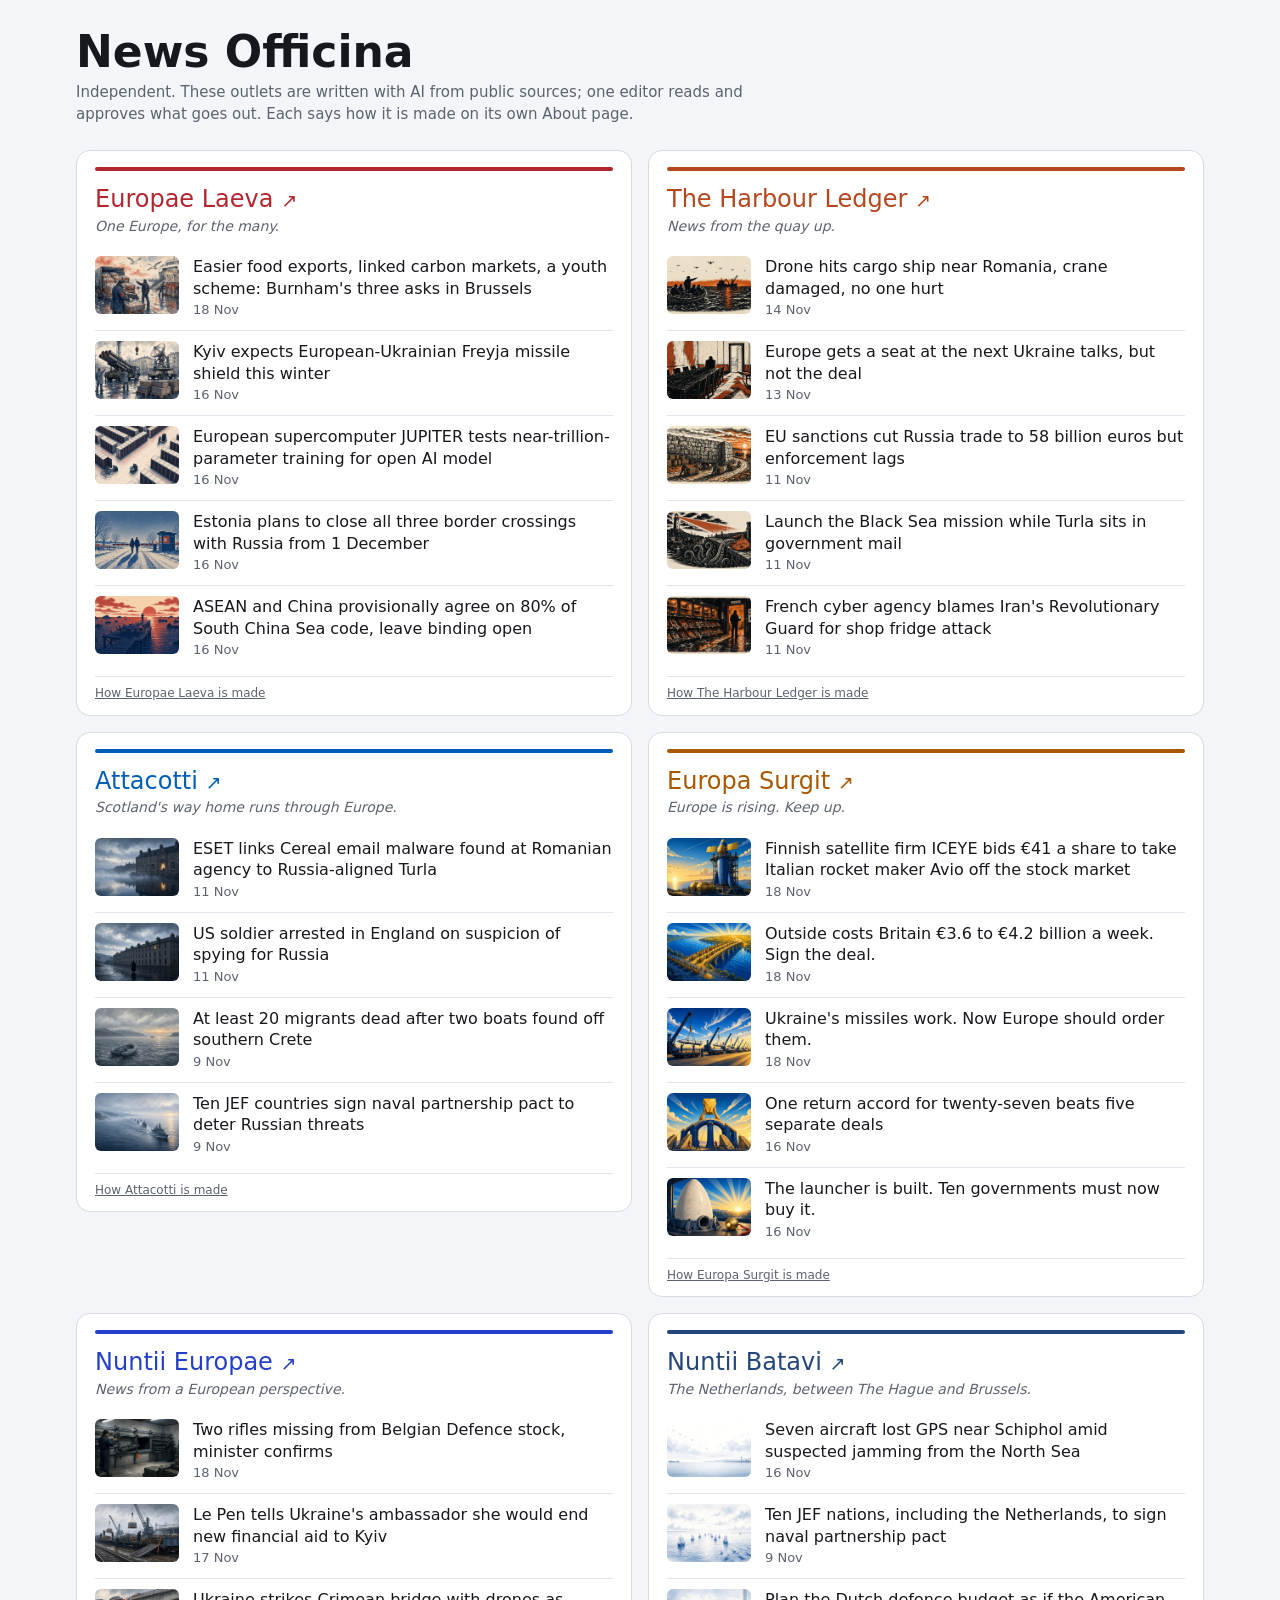
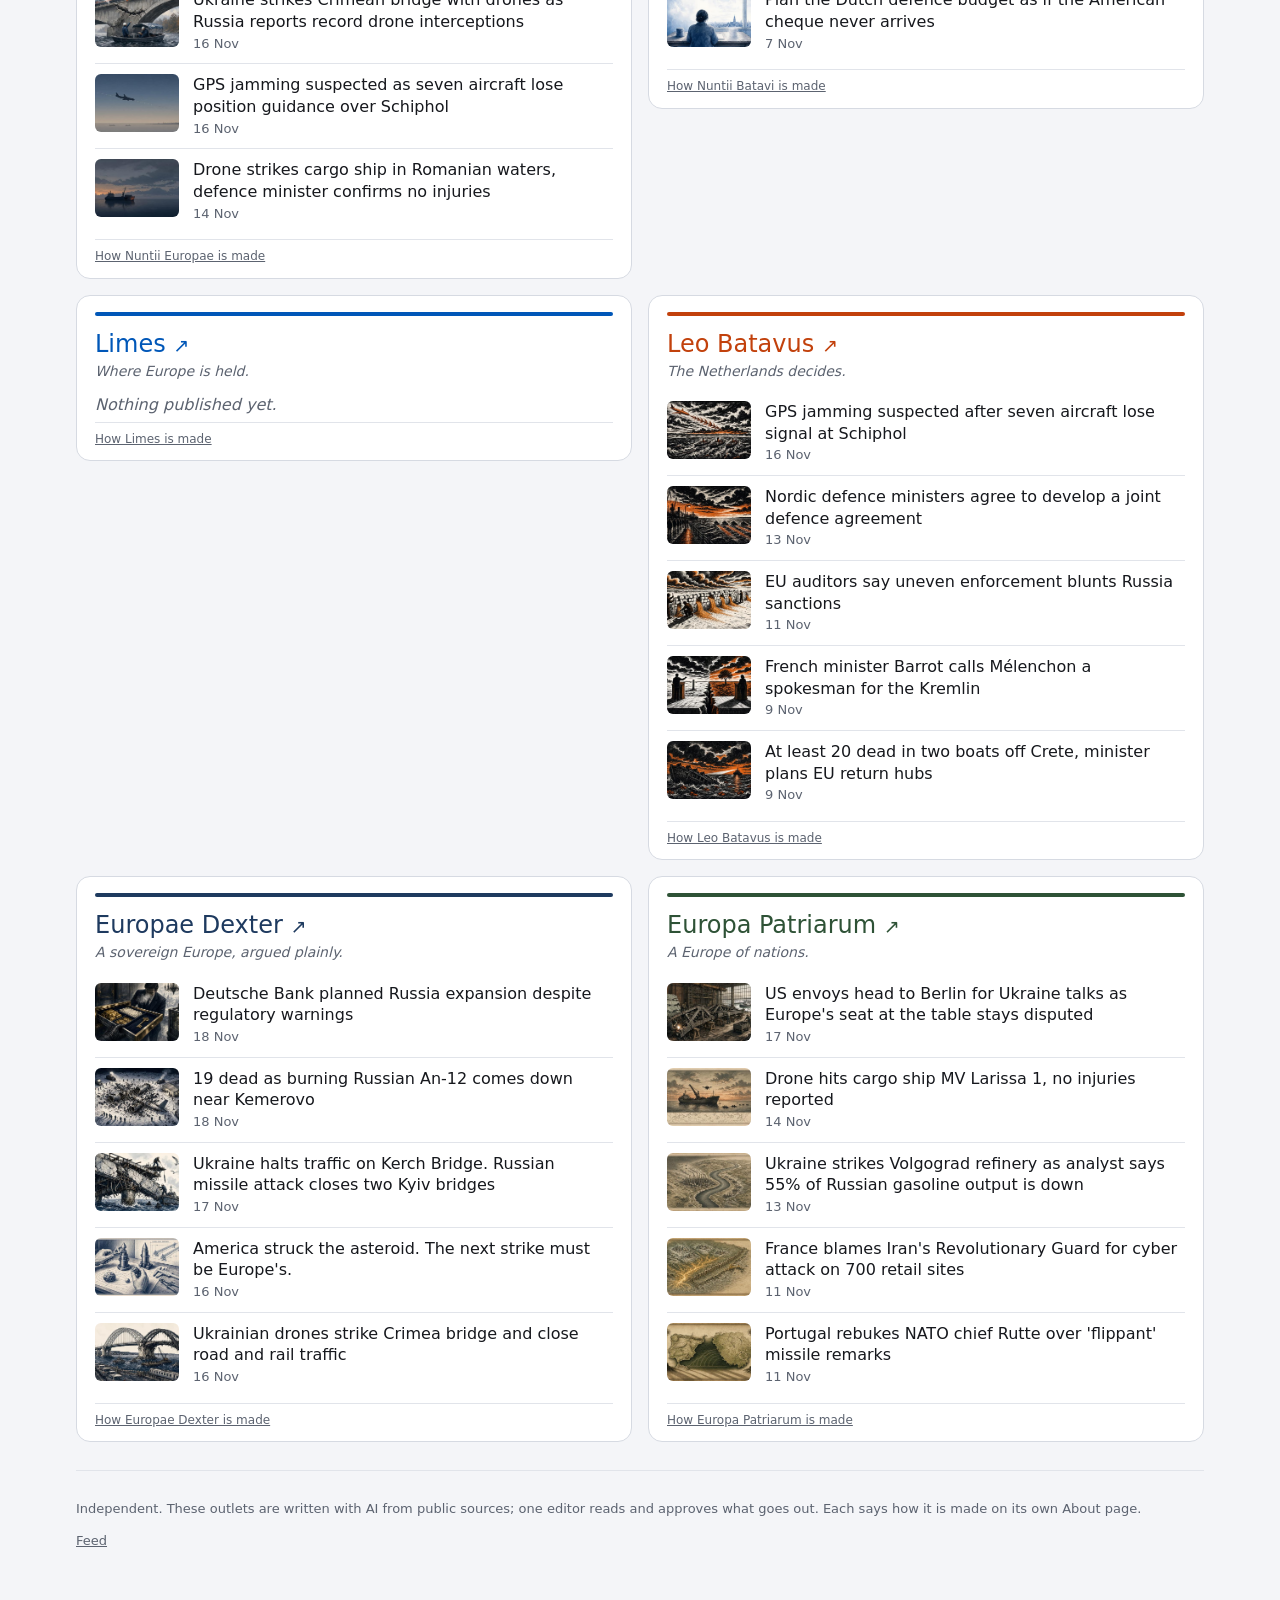
==== commit 57fc9644: "Update site" ====
--- a/index.html
+++ b/index.html
@@ -30,7 +30,7 @@
 </section>
 <section class="outlet" style="--o-accent: #A85800; --o-dark-accent: #ffb547">
 <header><h2><a href="https://news-officina.github.io/europa-surgit/"><span class="name">Europa Surgit</span> <span class="go" aria-hidden="true">↗</span></a></h2><p class="tagline">Europe is rising. Keep up.</p></header>
-<ul class="pieces"><li class="piece"><a href="https://news-officina.github.io/europa-surgit/2026/11/outside-costs-britain-3-6-to-4-2-billion/"><img src="thumbs/f54ec6ea-9ed9-4cfd-a02c-19b5b14398f9.jpg" alt="Aerial view of a golden bridge busy with travellers and goods crossing a blue river while a long stalled queue waits outside it" width="480" height="274" loading="lazy" decoding="async"><span class="text"><span class="headline">Outside costs Britain €3.6 to €4.2 billion a week. Sign the deal.</span><time datetime="2026-11-18T00:57:45.455Z">18 Nov</time></span></a></li><li class="piece"><a href="https://news-officina.github.io/europa-surgit/2026/11/ukraine-s-missiles-work-now-europe-should-order-them/"><img src="thumbs/c95620a8-5c96-4c6c-aa5b-ae85de27303b.jpg" alt="Cranes load finished missiles into a row of carts in a sunlit yard, one cart still empty and waiting." width="480" height="274" loading="lazy" decoding="async"><span class="text"><span class="headline">Ukraine's missiles work. Now Europe should order them.</span><time datetime="2026-11-18T00:52:19.329Z">18 Nov</time></span></a></li><li class="piece"><a href="https://news-officina.github.io/europa-surgit/2026/11/one-return-accord-for-twenty-seven-beats-five-separate/"><img src="thumbs/c46b3d78-4e05-42b4-9a76-d282faaf8efb.jpg" alt="Many hands lift one golden keystone onto a single broad arch, while five small abandoned ramps lie half-built beside it." width="480" height="274" loading="lazy" decoding="async"><span class="text"><span class="headline">One return accord for twenty-seven beats five separate deals</span><time datetime="2026-11-16T20:50:21.584Z">16 Nov</time></span></a></li><li class="piece"><a href="https://news-officina.github.io/europa-surgit/2026/11/the-launcher-is-built-ten-governments-must-now-buy/"><img src="thumbs/868bbeef-c655-40d8-8d59-0cf0f865f3ec.jpg" alt="A worn interceptor nose cone in a cradle beside a glowing golden seeker module waiting to be fitted." width="480" height="274" loading="lazy" decoding="async"><span class="text"><span class="headline">The launcher is built. Ten governments must now buy it.</span><time datetime="2026-11-16T20:20:13.318Z">16 Nov</time></span></a></li><li class="piece"><a href="https://news-officina.github.io/europa-surgit/2026/11/europe-can-train-frontier-ai-now-pay-for-the/"><img src="thumbs/0c8159d2-b181-4583-9ca4-321e6a531610.jpg" alt="Engineers work among towering shared supercomputer cabinets, a few glowing gold while dimmed rows wait, beside a floor plan showing the empty half of the hall yet to be filled." width="480" height="274" loading="lazy" decoding="async"><span class="text"><span class="headline">Europe can train frontier AI. Now pay for the machines to do it again</span><time datetime="2026-11-16T20:19:42.869Z">16 Nov</time></span></a></li></ul>
+<ul class="pieces"><li class="piece"><a href="https://news-officina.github.io/europa-surgit/2026/11/finnish-satellite-firm-iceye-bids-41-a-share-to/"><img src="thumbs/72bae010-8d29-4e57-b9b1-c1e0c988d8f9.jpg" alt="Technicians mounting a golden satellite onto a blue rocket at a sunlit launch pad, other satellites waiting in a cradle below." width="480" height="274" loading="lazy" decoding="async"><span class="text"><span class="headline">Finnish satellite firm ICEYE bids €41 a share to take Italian rocket maker Avio off the stock market</span><time datetime="2026-11-18T10:57:32.400Z">18 Nov</time></span></a></li><li class="piece"><a href="https://news-officina.github.io/europa-surgit/2026/11/outside-costs-britain-3-6-to-4-2-billion/"><img src="thumbs/f54ec6ea-9ed9-4cfd-a02c-19b5b14398f9.jpg" alt="Aerial view of a golden bridge busy with travellers and goods crossing a blue river while a long stalled queue waits outside it" width="480" height="274" loading="lazy" decoding="async"><span class="text"><span class="headline">Outside costs Britain €3.6 to €4.2 billion a week. Sign the deal.</span><time datetime="2026-11-18T00:57:45.455Z">18 Nov</time></span></a></li><li class="piece"><a href="https://news-officina.github.io/europa-surgit/2026/11/ukraine-s-missiles-work-now-europe-should-order-them/"><img src="thumbs/c95620a8-5c96-4c6c-aa5b-ae85de27303b.jpg" alt="Cranes load finished missiles into a row of carts in a sunlit yard, one cart still empty and waiting." width="480" height="274" loading="lazy" decoding="async"><span class="text"><span class="headline">Ukraine's missiles work. Now Europe should order them.</span><time datetime="2026-11-18T00:52:19.329Z">18 Nov</time></span></a></li><li class="piece"><a href="https://news-officina.github.io/europa-surgit/2026/11/one-return-accord-for-twenty-seven-beats-five-separate/"><img src="thumbs/c46b3d78-4e05-42b4-9a76-d282faaf8efb.jpg" alt="Many hands lift one golden keystone onto a single broad arch, while five small abandoned ramps lie half-built beside it." width="480" height="274" loading="lazy" decoding="async"><span class="text"><span class="headline">One return accord for twenty-seven beats five separate deals</span><time datetime="2026-11-16T20:50:21.584Z">16 Nov</time></span></a></li><li class="piece"><a href="https://news-officina.github.io/europa-surgit/2026/11/the-launcher-is-built-ten-governments-must-now-buy/"><img src="thumbs/868bbeef-c655-40d8-8d59-0cf0f865f3ec.jpg" alt="A worn interceptor nose cone in a cradle beside a glowing golden seeker module waiting to be fitted." width="480" height="274" loading="lazy" decoding="async"><span class="text"><span class="headline">The launcher is built. Ten governments must now buy it.</span><time datetime="2026-11-16T20:20:13.318Z">16 Nov</time></span></a></li></ul>
 <p class="made"><a href="https://news-officina.github.io/europa-surgit/about/">How Europa Surgit is made</a></p>
 </section>
 <section class="outlet" style="--o-accent: #2340C8; --o-dark-accent: #8fa3ff">
@@ -55,7 +55,7 @@
 </section>
 <section class="outlet" style="--o-accent: #1E3A5F; --o-dark-accent: #8fb0d9">
 <header><h2><a href="https://news-officina.github.io/dexter/"><span class="name">Europae Dexter</span> <span class="go" aria-hidden="true">↗</span></a></h2><p class="tagline">A sovereign Europe, argued plainly.</p></header>
-<ul class="pieces"><li class="piece"><a href="https://news-officina.github.io/dexter/2026/11/ukraine-halts-traffic-on-kerch-bridge-russian-missile-attack/"><img src="thumbs/3a18b637-0fb8-485b-92ca-c9aaf23820eb.jpg" alt="An up-close ink drawing of a shattered bridge span fallen into the sea, divers and engineers inspecting the broken concrete and twisted rails from a small boat and a floating platform." width="480" height="274" loading="lazy" decoding="async"><span class="text"><span class="headline">Ukraine halts traffic on Kerch Bridge. Russian missile attack closes two Kyiv bridges</span><time datetime="2026-11-17T10:30:45.214Z">17 Nov</time></span></a></li><li class="piece"><a href="https://news-officina.github.io/dexter/2026/11/america-struck-the-asteroid-the-next-strike-must-be/"><img src="thumbs/8c4a328b-417d-48d4-84cd-d9160a40ea9d.jpg" alt="Close-up of hands building a small kinetic impactor at a workbench, with measuring tools, drawings of a double asteroid system, and a completed probe awaiting launch." width="480" height="274" loading="lazy" decoding="async"><span class="text"><span class="headline">America struck the asteroid. The next strike must be Europe's.</span><time datetime="2026-11-16T20:18:42.883Z">16 Nov</time></span></a></li><li class="piece"><a href="https://news-officina.github.io/dexter/2026/11/ukrainian-drones-strike-crimea-bridge-and-close-road-and/"><img src="thumbs/e2b4d43a-9fbb-4c13-9fa6-daf40414d377.jpg" alt="A damaged bridge arch over a strait while a crane barge and small boats gather below and halted cars and a train wait at a barrier on the shore." width="480" height="274" loading="lazy" decoding="async"><span class="text"><span class="headline">Ukrainian drones strike Crimea bridge and close road and rail traffic</span><time datetime="2026-11-16T14:21:07.097Z">16 Nov</time></span></a></li><li class="piece"><a href="https://news-officina.github.io/dexter/2026/11/moscow-set-the-fire-brussels-must-set-the-bill/"><img src="thumbs/3826630f-776d-4cb1-8780-c83ca4908f26.jpg" alt="A continent of roads converges into one narrow crossing where a lone figure pushes shut a heavy gate, embers smouldering below and smoke rising from a distant factory." width="480" height="274" loading="lazy" decoding="async"><span class="text"><span class="headline">Moscow set the fire. Brussels must set the bill.</span><time datetime="2026-11-16T03:01:15.093Z">16 Nov</time></span></a></li><li class="piece"><a href="https://news-officina.github.io/dexter/2026/11/garante-fines-meta-805-million-euros-over-facebook-gallery/"><img src="thumbs/f09be396-f28c-4a31-ad16-983146cb4b61.jpg" alt="A giant mechanical hand reaches into a small figure's box of photographs, spilling them across a table" width="480" height="274" loading="lazy" decoding="async"><span class="text"><span class="headline">Garante fines Meta 805 million euros over Facebook gallery access</span><time datetime="2026-11-14T20:23:14.302Z">14 Nov</time></span></a></li></ul>
+<ul class="pieces"><li class="piece"><a href="https://news-officina.github.io/dexter/2026/11/deutsche-bank-planned-russia-expansion-despite-regulatory-warnings/"><img src="thumbs/1e7456e5-1440-4c9d-9be2-57fb54d2d055.jpg" alt="A gloved clerk slides open a private vault drawer of bullion bars and certificates as a suited colleague leans in under low light." width="480" height="274" loading="lazy" decoding="async"><span class="text"><span class="headline">Deutsche Bank planned Russia expansion despite regulatory warnings</span><time datetime="2026-11-18T10:57:55.034Z">18 Nov</time></span></a></li><li class="piece"><a href="https://news-officina.github.io/dexter/2026/11/19-dead-as-burning-russian-an-12-comes-down/"><img src="thumbs/fa6111a8-8946-45d0-8bd9-2b8ff177bbb2.jpg" alt="Aerial night view of scattered aircraft wreckage in a snowy field, lit by emergency floodlights, rescuers working among the fragments" width="480" height="274" loading="lazy" decoding="async"><span class="text"><span class="headline">19 dead as burning Russian An-12 comes down near Kemerovo</span><time datetime="2026-11-18T10:57:02.795Z">18 Nov</time></span></a></li><li class="piece"><a href="https://news-officina.github.io/dexter/2026/11/ukraine-halts-traffic-on-kerch-bridge-russian-missile-attack/"><img src="thumbs/3a18b637-0fb8-485b-92ca-c9aaf23820eb.jpg" alt="An up-close ink drawing of a shattered bridge span fallen into the sea, divers and engineers inspecting the broken concrete and twisted rails from a small boat and a floating platform." width="480" height="274" loading="lazy" decoding="async"><span class="text"><span class="headline">Ukraine halts traffic on Kerch Bridge. Russian missile attack closes two Kyiv bridges</span><time datetime="2026-11-17T10:30:45.214Z">17 Nov</time></span></a></li><li class="piece"><a href="https://news-officina.github.io/dexter/2026/11/america-struck-the-asteroid-the-next-strike-must-be/"><img src="thumbs/8c4a328b-417d-48d4-84cd-d9160a40ea9d.jpg" alt="Close-up of hands building a small kinetic impactor at a workbench, with measuring tools, drawings of a double asteroid system, and a completed probe awaiting launch." width="480" height="274" loading="lazy" decoding="async"><span class="text"><span class="headline">America struck the asteroid. The next strike must be Europe's.</span><time datetime="2026-11-16T20:18:42.883Z">16 Nov</time></span></a></li><li class="piece"><a href="https://news-officina.github.io/dexter/2026/11/ukrainian-drones-strike-crimea-bridge-and-close-road-and/"><img src="thumbs/e2b4d43a-9fbb-4c13-9fa6-daf40414d377.jpg" alt="A damaged bridge arch over a strait while a crane barge and small boats gather below and halted cars and a train wait at a barrier on the shore." width="480" height="274" loading="lazy" decoding="async"><span class="text"><span class="headline">Ukrainian drones strike Crimea bridge and close road and rail traffic</span><time datetime="2026-11-16T14:21:07.097Z">16 Nov</time></span></a></li></ul>
 <p class="made"><a href="https://news-officina.github.io/dexter/about/">How Europae Dexter is made</a></p>
 </section>
 <section class="outlet" style="--o-accent: #2E5236; --o-dark-accent: #9cc49f">
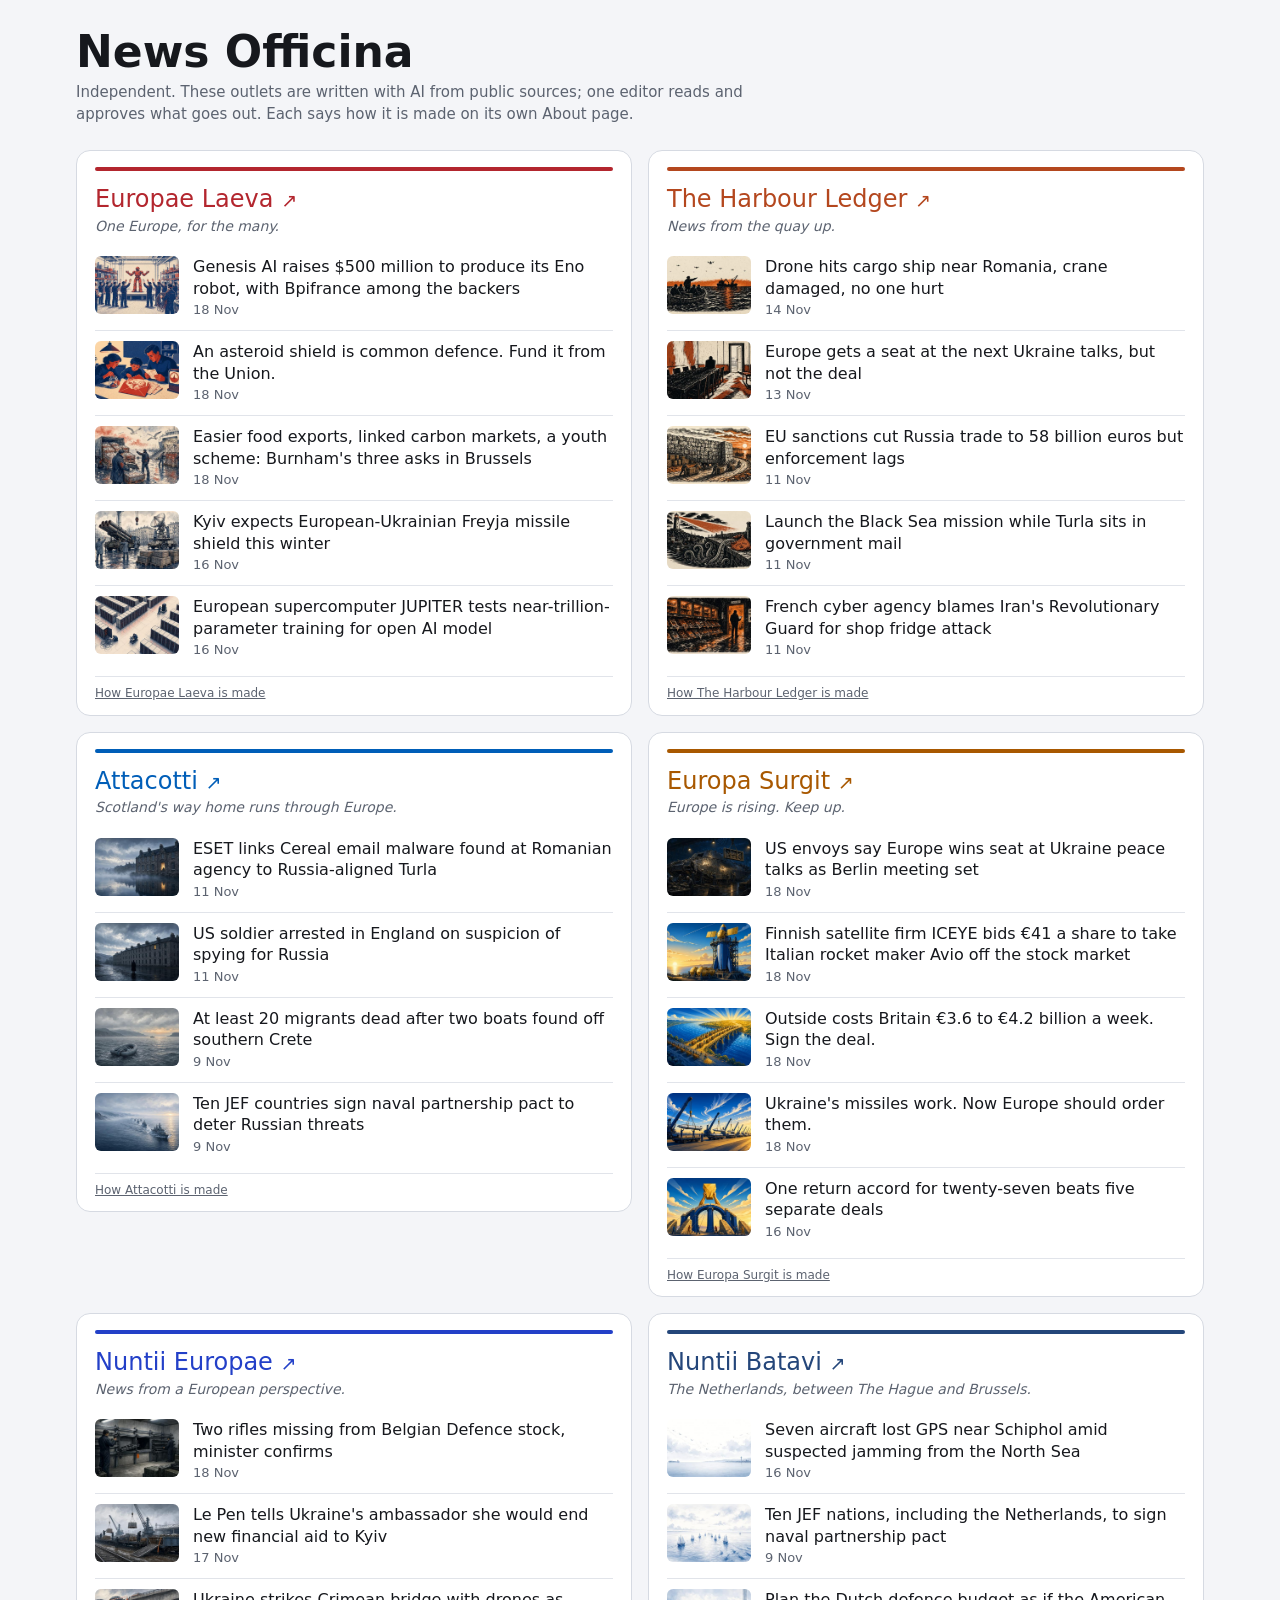
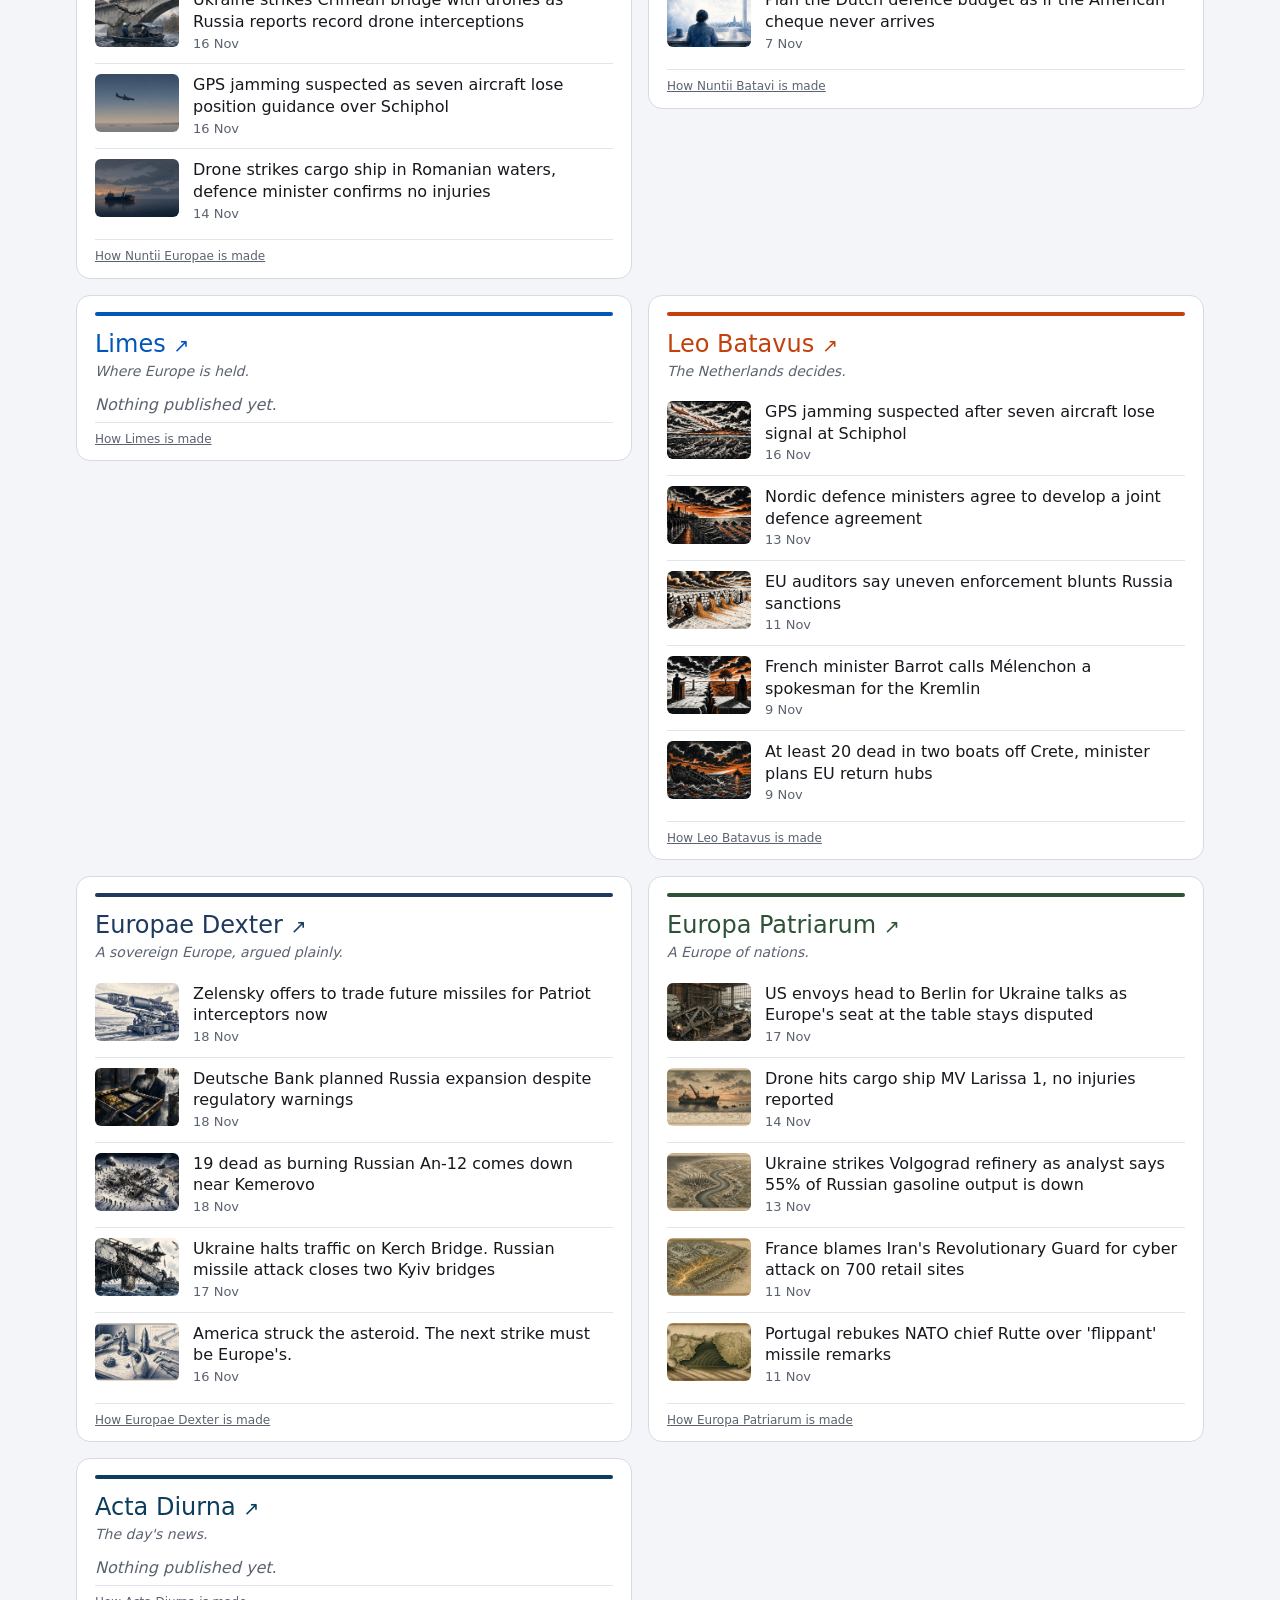
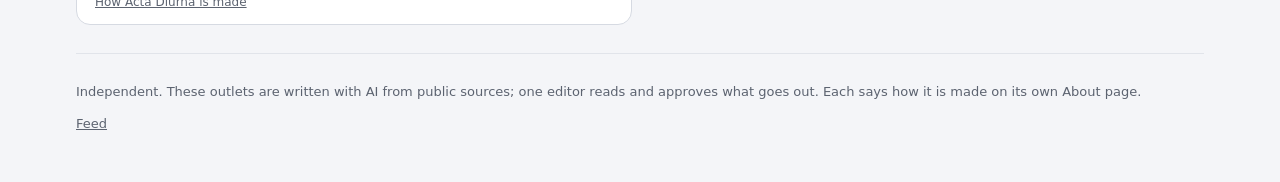
==== commit 3540df10: "Update site" ====
--- a/index.html
+++ b/index.html
@@ -15,7 +15,7 @@
 <main>
 <section class="outlet" style="--o-accent: #B3262E; --o-dark-accent: #ff7b72">
 <header><h2><a href="https://news-officina.github.io/europae-laeva/"><span class="name">Europae Laeva</span> <span class="go" aria-hidden="true">↗</span></a></h2><p class="tagline">One Europe, for the many.</p></header>
-<ul class="pieces"><li class="piece"><a href="https://news-officina.github.io/europae-laeva/2026/11/easier-food-exports-linked-carbon-markets-a-youth-scheme/"><img src="thumbs/ce113d72-f8fd-4691-a829-7dd6f2e2a1d2.jpg" alt="On a ferry quay, a lorry loaded with crates of fresh fish and pallets is checked by an inspecting figure while dockers lash straps and gulls circle overhead." width="480" height="274" loading="lazy" decoding="async"><span class="text"><span class="headline">Easier food exports, linked carbon markets, a youth scheme: Burnham's three asks in Brussels</span><time datetime="2026-11-18T00:58:09.466Z">18 Nov</time></span></a></li><li class="piece"><a href="https://news-officina.github.io/europae-laeva/2026/11/kyiv-expects-european-ukrainian-freyja-missile-shield-this-winter/"><img src="thumbs/e70920ab-c0c6-4835-a73d-964a7e97c433.jpg" alt="Workers fasten a missile launcher and radar onto trucks in a factory yard before winter, crates of interceptors stacked nearby." width="480" height="274" loading="lazy" decoding="async"><span class="text"><span class="headline">Kyiv expects European-Ukrainian Freyja missile shield this winter</span><time datetime="2026-11-16T20:20:28.398Z">16 Nov</time></span></a></li><li class="piece"><a href="https://news-officina.github.io/europae-laeva/2026/11/european-supercomputer-jupiter-tests-near-trillion-parameter-training-for/"><img src="thumbs/cd882b2d-b10b-4b36-8444-05d2e8f5f965.jpg" alt="Overhead view of a large server hall with rows of cabinets, glowing red lights and small engineers working among cables" width="480" height="274" loading="lazy" decoding="async"><span class="text"><span class="headline">European supercomputer JUPITER tests near-trillion-parameter training for open AI model</span><time datetime="2026-11-16T20:19:12.890Z">16 Nov</time></span></a></li><li class="piece"><a href="https://news-officina.github.io/europae-laeva/2026/11/estonia-plans-to-close-all-three-border-crossings-with/"><img src="thumbs/d03320c0-e088-45c6-9071-dabe8966c06e.jpg" alt="A lowered barrier blocks a border road at dusk while two travellers with bags stand waiting." width="480" height="274" loading="lazy" decoding="async"><span class="text"><span class="headline">Estonia plans to close all three border crossings with Russia from 1 December</span><time datetime="2026-11-16T05:42:15.695Z">16 Nov</time></span></a></li><li class="piece"><a href="https://news-officina.github.io/europae-laeva/2026/11/asean-and-china-provisionally-agree-on-80-of-south/"><img src="thumbs/cadbe8c4-219e-45d2-aba4-4f598f02087b.jpg" alt="Negotiators at a table on a pier over the sea, some chairs empty, ships passing distant islands" width="480" height="274" loading="lazy" decoding="async"><span class="text"><span class="headline">ASEAN and China provisionally agree on 80% of South China Sea code, leave binding open</span><time datetime="2026-11-16T02:54:00.132Z">16 Nov</time></span></a></li></ul>
+<ul class="pieces"><li class="piece"><a href="https://news-officina.github.io/europae-laeva/2026/11/genesis-ai-raises-500-million-to-produce-its-eno/"><img src="thumbs/a29df784-961c-4b25-8fbe-904bd2ec2d7d.jpg" alt="Workers wearing sensor gloves and headsets train a large red humanoid robot that copies their hand movements in a warehouse training floor." width="480" height="274" loading="lazy" decoding="async"><span class="text"><span class="headline">Genesis AI raises $500 million to produce its Eno robot, with Bpifrance among the backers</span><time datetime="2026-11-18T18:18:10.516Z">18 Nov</time></span></a></li><li class="piece"><a href="https://news-officina.github.io/europae-laeva/2026/11/an-asteroid-shield-is-common-defence-fund-it-from/"><img src="thumbs/415c04e3-8191-4df1-90ac-d805c39c84e4.jpg" alt="A family at a kitchen table around a large red envelope and an electric meter with a turning dial, one letter printed with a drawing of a spacecraft nudging an asteroid." width="480" height="274" loading="lazy" decoding="async"><span class="text"><span class="headline">An asteroid shield is common defence. Fund it from the Union.</span><time datetime="2026-11-18T18:18:10.290Z">18 Nov</time></span></a></li><li class="piece"><a href="https://news-officina.github.io/europae-laeva/2026/11/easier-food-exports-linked-carbon-markets-a-youth-scheme/"><img src="thumbs/ce113d72-f8fd-4691-a829-7dd6f2e2a1d2.jpg" alt="On a ferry quay, a lorry loaded with crates of fresh fish and pallets is checked by an inspecting figure while dockers lash straps and gulls circle overhead." width="480" height="274" loading="lazy" decoding="async"><span class="text"><span class="headline">Easier food exports, linked carbon markets, a youth scheme: Burnham's three asks in Brussels</span><time datetime="2026-11-18T00:58:09.466Z">18 Nov</time></span></a></li><li class="piece"><a href="https://news-officina.github.io/europae-laeva/2026/11/kyiv-expects-european-ukrainian-freyja-missile-shield-this-winter/"><img src="thumbs/e70920ab-c0c6-4835-a73d-964a7e97c433.jpg" alt="Workers fasten a missile launcher and radar onto trucks in a factory yard before winter, crates of interceptors stacked nearby." width="480" height="274" loading="lazy" decoding="async"><span class="text"><span class="headline">Kyiv expects European-Ukrainian Freyja missile shield this winter</span><time datetime="2026-11-16T20:20:28.398Z">16 Nov</time></span></a></li><li class="piece"><a href="https://news-officina.github.io/europae-laeva/2026/11/european-supercomputer-jupiter-tests-near-trillion-parameter-training-for/"><img src="thumbs/cd882b2d-b10b-4b36-8444-05d2e8f5f965.jpg" alt="Overhead view of a large server hall with rows of cabinets, glowing red lights and small engineers working among cables" width="480" height="274" loading="lazy" decoding="async"><span class="text"><span class="headline">European supercomputer JUPITER tests near-trillion-parameter training for open AI model</span><time datetime="2026-11-16T20:19:12.890Z">16 Nov</time></span></a></li></ul>
 <p class="made"><a href="https://news-officina.github.io/europae-laeva/about/">How Europae Laeva is made</a></p>
 </section>
 <section class="outlet" style="--o-accent: #B4471E; --o-dark-accent: #e0764a">
@@ -30,7 +30,7 @@
 </section>
 <section class="outlet" style="--o-accent: #A85800; --o-dark-accent: #ffb547">
 <header><h2><a href="https://news-officina.github.io/europa-surgit/"><span class="name">Europa Surgit</span> <span class="go" aria-hidden="true">↗</span></a></h2><p class="tagline">Europe is rising. Keep up.</p></header>
-<ul class="pieces"><li class="piece"><a href="https://news-officina.github.io/europa-surgit/2026/11/finnish-satellite-firm-iceye-bids-41-a-share-to/"><img src="thumbs/72bae010-8d29-4e57-b9b1-c1e0c988d8f9.jpg" alt="Technicians mounting a golden satellite onto a blue rocket at a sunlit launch pad, other satellites waiting in a cradle below." width="480" height="274" loading="lazy" decoding="async"><span class="text"><span class="headline">Finnish satellite firm ICEYE bids €41 a share to take Italian rocket maker Avio off the stock market</span><time datetime="2026-11-18T10:57:32.400Z">18 Nov</time></span></a></li><li class="piece"><a href="https://news-officina.github.io/europa-surgit/2026/11/outside-costs-britain-3-6-to-4-2-billion/"><img src="thumbs/f54ec6ea-9ed9-4cfd-a02c-19b5b14398f9.jpg" alt="Aerial view of a golden bridge busy with travellers and goods crossing a blue river while a long stalled queue waits outside it" width="480" height="274" loading="lazy" decoding="async"><span class="text"><span class="headline">Outside costs Britain €3.6 to €4.2 billion a week. Sign the deal.</span><time datetime="2026-11-18T00:57:45.455Z">18 Nov</time></span></a></li><li class="piece"><a href="https://news-officina.github.io/europa-surgit/2026/11/ukraine-s-missiles-work-now-europe-should-order-them/"><img src="thumbs/c95620a8-5c96-4c6c-aa5b-ae85de27303b.jpg" alt="Cranes load finished missiles into a row of carts in a sunlit yard, one cart still empty and waiting." width="480" height="274" loading="lazy" decoding="async"><span class="text"><span class="headline">Ukraine's missiles work. Now Europe should order them.</span><time datetime="2026-11-18T00:52:19.329Z">18 Nov</time></span></a></li><li class="piece"><a href="https://news-officina.github.io/europa-surgit/2026/11/one-return-accord-for-twenty-seven-beats-five-separate/"><img src="thumbs/c46b3d78-4e05-42b4-9a76-d282faaf8efb.jpg" alt="Many hands lift one golden keystone onto a single broad arch, while five small abandoned ramps lie half-built beside it." width="480" height="274" loading="lazy" decoding="async"><span class="text"><span class="headline">One return accord for twenty-seven beats five separate deals</span><time datetime="2026-11-16T20:50:21.584Z">16 Nov</time></span></a></li><li class="piece"><a href="https://news-officina.github.io/europa-surgit/2026/11/the-launcher-is-built-ten-governments-must-now-buy/"><img src="thumbs/868bbeef-c655-40d8-8d59-0cf0f865f3ec.jpg" alt="A worn interceptor nose cone in a cradle beside a glowing golden seeker module waiting to be fitted." width="480" height="274" loading="lazy" decoding="async"><span class="text"><span class="headline">The launcher is built. Ten governments must now buy it.</span><time datetime="2026-11-16T20:20:13.318Z">16 Nov</time></span></a></li></ul>
+<ul class="pieces"><li class="piece"><a href="https://news-officina.github.io/europa-surgit/2026/11/us-envoys-say-europe-wins-seat-at-ukraine-peace/"><img src="thumbs/f5dcbed0-6b47-422d-847b-4d45fc0ec30a.jpg" alt="Night-shift engineers fit plates onto a half-built armoured vehicle under gold work lamps in a blue-lit defence plant." width="480" height="274" loading="lazy" decoding="async"><span class="text"><span class="headline">US envoys say Europe wins seat at Ukraine peace talks as Berlin meeting set</span><time datetime="2026-11-18T18:18:10.547Z">18 Nov</time></span></a></li><li class="piece"><a href="https://news-officina.github.io/europa-surgit/2026/11/finnish-satellite-firm-iceye-bids-41-a-share-to/"><img src="thumbs/72bae010-8d29-4e57-b9b1-c1e0c988d8f9.jpg" alt="Technicians mounting a golden satellite onto a blue rocket at a sunlit launch pad, other satellites waiting in a cradle below." width="480" height="274" loading="lazy" decoding="async"><span class="text"><span class="headline">Finnish satellite firm ICEYE bids €41 a share to take Italian rocket maker Avio off the stock market</span><time datetime="2026-11-18T10:57:32.400Z">18 Nov</time></span></a></li><li class="piece"><a href="https://news-officina.github.io/europa-surgit/2026/11/outside-costs-britain-3-6-to-4-2-billion/"><img src="thumbs/f54ec6ea-9ed9-4cfd-a02c-19b5b14398f9.jpg" alt="Aerial view of a golden bridge busy with travellers and goods crossing a blue river while a long stalled queue waits outside it" width="480" height="274" loading="lazy" decoding="async"><span class="text"><span class="headline">Outside costs Britain €3.6 to €4.2 billion a week. Sign the deal.</span><time datetime="2026-11-18T00:57:45.455Z">18 Nov</time></span></a></li><li class="piece"><a href="https://news-officina.github.io/europa-surgit/2026/11/ukraine-s-missiles-work-now-europe-should-order-them/"><img src="thumbs/c95620a8-5c96-4c6c-aa5b-ae85de27303b.jpg" alt="Cranes load finished missiles into a row of carts in a sunlit yard, one cart still empty and waiting." width="480" height="274" loading="lazy" decoding="async"><span class="text"><span class="headline">Ukraine's missiles work. Now Europe should order them.</span><time datetime="2026-11-18T00:52:19.329Z">18 Nov</time></span></a></li><li class="piece"><a href="https://news-officina.github.io/europa-surgit/2026/11/one-return-accord-for-twenty-seven-beats-five-separate/"><img src="thumbs/c46b3d78-4e05-42b4-9a76-d282faaf8efb.jpg" alt="Many hands lift one golden keystone onto a single broad arch, while five small abandoned ramps lie half-built beside it." width="480" height="274" loading="lazy" decoding="async"><span class="text"><span class="headline">One return accord for twenty-seven beats five separate deals</span><time datetime="2026-11-16T20:50:21.584Z">16 Nov</time></span></a></li></ul>
 <p class="made"><a href="https://news-officina.github.io/europa-surgit/about/">How Europa Surgit is made</a></p>
 </section>
 <section class="outlet" style="--o-accent: #2340C8; --o-dark-accent: #8fa3ff">
@@ -55,7 +55,7 @@
 </section>
 <section class="outlet" style="--o-accent: #1E3A5F; --o-dark-accent: #8fb0d9">
 <header><h2><a href="https://news-officina.github.io/dexter/"><span class="name">Europae Dexter</span> <span class="go" aria-hidden="true">↗</span></a></h2><p class="tagline">A sovereign Europe, argued plainly.</p></header>
-<ul class="pieces"><li class="piece"><a href="https://news-officina.github.io/dexter/2026/11/deutsche-bank-planned-russia-expansion-despite-regulatory-warnings/"><img src="thumbs/1e7456e5-1440-4c9d-9be2-57fb54d2d055.jpg" alt="A gloved clerk slides open a private vault drawer of bullion bars and certificates as a suited colleague leans in under low light." width="480" height="274" loading="lazy" decoding="async"><span class="text"><span class="headline">Deutsche Bank planned Russia expansion despite regulatory warnings</span><time datetime="2026-11-18T10:57:55.034Z">18 Nov</time></span></a></li><li class="piece"><a href="https://news-officina.github.io/dexter/2026/11/19-dead-as-burning-russian-an-12-comes-down/"><img src="thumbs/fa6111a8-8946-45d0-8bd9-2b8ff177bbb2.jpg" alt="Aerial night view of scattered aircraft wreckage in a snowy field, lit by emergency floodlights, rescuers working among the fragments" width="480" height="274" loading="lazy" decoding="async"><span class="text"><span class="headline">19 dead as burning Russian An-12 comes down near Kemerovo</span><time datetime="2026-11-18T10:57:02.795Z">18 Nov</time></span></a></li><li class="piece"><a href="https://news-officina.github.io/dexter/2026/11/ukraine-halts-traffic-on-kerch-bridge-russian-missile-attack/"><img src="thumbs/3a18b637-0fb8-485b-92ca-c9aaf23820eb.jpg" alt="An up-close ink drawing of a shattered bridge span fallen into the sea, divers and engineers inspecting the broken concrete and twisted rails from a small boat and a floating platform." width="480" height="274" loading="lazy" decoding="async"><span class="text"><span class="headline">Ukraine halts traffic on Kerch Bridge. Russian missile attack closes two Kyiv bridges</span><time datetime="2026-11-17T10:30:45.214Z">17 Nov</time></span></a></li><li class="piece"><a href="https://news-officina.github.io/dexter/2026/11/america-struck-the-asteroid-the-next-strike-must-be/"><img src="thumbs/8c4a328b-417d-48d4-84cd-d9160a40ea9d.jpg" alt="Close-up of hands building a small kinetic impactor at a workbench, with measuring tools, drawings of a double asteroid system, and a completed probe awaiting launch." width="480" height="274" loading="lazy" decoding="async"><span class="text"><span class="headline">America struck the asteroid. The next strike must be Europe's.</span><time datetime="2026-11-16T20:18:42.883Z">16 Nov</time></span></a></li><li class="piece"><a href="https://news-officina.github.io/dexter/2026/11/ukrainian-drones-strike-crimea-bridge-and-close-road-and/"><img src="thumbs/e2b4d43a-9fbb-4c13-9fa6-daf40414d377.jpg" alt="A damaged bridge arch over a strait while a crane barge and small boats gather below and halted cars and a train wait at a barrier on the shore." width="480" height="274" loading="lazy" decoding="async"><span class="text"><span class="headline">Ukrainian drones strike Crimea bridge and close road and rail traffic</span><time datetime="2026-11-16T14:21:07.097Z">16 Nov</time></span></a></li></ul>
+<ul class="pieces"><li class="piece"><a href="https://news-officina.github.io/dexter/2026/11/zelensky-offers-to-trade-future-missiles-for-patriot-interceptors/"><img src="thumbs/6d711b15-dc9a-4d27-9ed5-81cc71971959.jpg" alt="Exploded technical drawing of an interceptor missile on a launcher rail, its cutaway sections separated, with two crewmen working on the launcher platform under a winter sky." width="480" height="274" loading="lazy" decoding="async"><span class="text"><span class="headline">Zelensky offers to trade future missiles for Patriot interceptors now</span><time datetime="2026-11-18T18:18:10.464Z">18 Nov</time></span></a></li><li class="piece"><a href="https://news-officina.github.io/dexter/2026/11/deutsche-bank-planned-russia-expansion-despite-regulatory-warnings/"><img src="thumbs/1e7456e5-1440-4c9d-9be2-57fb54d2d055.jpg" alt="A gloved clerk slides open a private vault drawer of bullion bars and certificates as a suited colleague leans in under low light." width="480" height="274" loading="lazy" decoding="async"><span class="text"><span class="headline">Deutsche Bank planned Russia expansion despite regulatory warnings</span><time datetime="2026-11-18T10:57:55.034Z">18 Nov</time></span></a></li><li class="piece"><a href="https://news-officina.github.io/dexter/2026/11/19-dead-as-burning-russian-an-12-comes-down/"><img src="thumbs/fa6111a8-8946-45d0-8bd9-2b8ff177bbb2.jpg" alt="Aerial night view of scattered aircraft wreckage in a snowy field, lit by emergency floodlights, rescuers working among the fragments" width="480" height="274" loading="lazy" decoding="async"><span class="text"><span class="headline">19 dead as burning Russian An-12 comes down near Kemerovo</span><time datetime="2026-11-18T10:57:02.795Z">18 Nov</time></span></a></li><li class="piece"><a href="https://news-officina.github.io/dexter/2026/11/ukraine-halts-traffic-on-kerch-bridge-russian-missile-attack/"><img src="thumbs/3a18b637-0fb8-485b-92ca-c9aaf23820eb.jpg" alt="An up-close ink drawing of a shattered bridge span fallen into the sea, divers and engineers inspecting the broken concrete and twisted rails from a small boat and a floating platform." width="480" height="274" loading="lazy" decoding="async"><span class="text"><span class="headline">Ukraine halts traffic on Kerch Bridge. Russian missile attack closes two Kyiv bridges</span><time datetime="2026-11-17T10:30:45.214Z">17 Nov</time></span></a></li><li class="piece"><a href="https://news-officina.github.io/dexter/2026/11/america-struck-the-asteroid-the-next-strike-must-be/"><img src="thumbs/8c4a328b-417d-48d4-84cd-d9160a40ea9d.jpg" alt="Close-up of hands building a small kinetic impactor at a workbench, with measuring tools, drawings of a double asteroid system, and a completed probe awaiting launch." width="480" height="274" loading="lazy" decoding="async"><span class="text"><span class="headline">America struck the asteroid. The next strike must be Europe's.</span><time datetime="2026-11-16T20:18:42.883Z">16 Nov</time></span></a></li></ul>
 <p class="made"><a href="https://news-officina.github.io/dexter/about/">How Europae Dexter is made</a></p>
 </section>
 <section class="outlet" style="--o-accent: #2E5236; --o-dark-accent: #9cc49f">
@@ -63,6 +63,11 @@
 <ul class="pieces"><li class="piece"><a href="https://news-officina.github.io/europa-patriarum/2026/11/us-envoys-head-to-berlin-for-ukraine-talks-as/"><img src="thumbs/bc803d3e-4568-4c98-bcc5-a724cc51282a.jpg" alt="An illustration of workers in a snowy riverfront repair hall rebuilding two warped steel bridge trusses damaged by missiles, with cracked concrete deck slabs stacked by the wall and a gantry crane over the cluttered floor." width="480" height="274" loading="lazy" decoding="async"><span class="text"><span class="headline">US envoys head to Berlin for Ukraine talks as Europe's seat at the table stays disputed</span><time datetime="2026-11-17T21:08:53.636Z">17 Nov</time></span></a></li><li class="piece"><a href="https://news-officina.github.io/europa-patriarum/2026/11/drone-hits-cargo-ship-mv-larissa-1-no-injuries/"><img src="thumbs/7a9ead8e-e3bb-4026-af46-5584ed0d35f6.jpg" alt="A cargo ship with a damaged crane as a small drone hovers above it at dusk" width="480" height="274" loading="lazy" decoding="async"><span class="text"><span class="headline">Drone hits cargo ship MV Larissa 1, no injuries reported</span><time datetime="2026-11-14T21:36:16.969Z">14 Nov</time></span></a></li><li class="piece"><a href="https://news-officina.github.io/europa-patriarum/2026/11/ukraine-strikes-volgograd-refinery-as-analyst-says-55-of/"><img src="thumbs/626f5cf9-708f-45d9-9866-96668c8d1916.jpg" alt="Old survey-style view of a river-bank refinery burning under a dark sky, small drones crossing toward it, more distant works marked with smoke along the river." width="480" height="274" loading="lazy" decoding="async"><span class="text"><span class="headline">Ukraine strikes Volgograd refinery as analyst says 55% of Russian gasoline output is down</span><time datetime="2026-11-13T19:30:17.953Z">13 Nov</time></span></a></li><li class="piece"><a href="https://news-officina.github.io/europa-patriarum/2026/11/france-blames-iran-s-revolutionary-guard-for-cyber-attack/"><img src="thumbs/c72aa97c-2b35-4b22-8b5a-9f3a1f41e7a7.jpg" alt="Glowing lines seep inland across a drawn map-like coast toward frost-covered town rooftops while lanterns glow at a distant harbour." width="480" height="274" loading="lazy" decoding="async"><span class="text"><span class="headline">France blames Iran's Revolutionary Guard for cyber attack on 700 retail sites</span><time datetime="2026-11-11T10:43:48.333Z">11 Nov</time></span></a></li><li class="piece"><a href="https://news-officina.github.io/europa-patriarum/2026/11/portugal-rebukes-nato-chief-rutte-over-flippant-missile-remarks/"><img src="thumbs/1cd571fe-ca4f-4ec2-86f2-f70e39b21877.jpg" alt="Engraved map showing missile arcs spanning from eastern Europe to a western peninsula" width="480" height="274" loading="lazy" decoding="async"><span class="text"><span class="headline">Portugal rebukes NATO chief Rutte over 'flippant' missile remarks</span><time datetime="2026-11-11T10:40:48.318Z">11 Nov</time></span></a></li></ul>
 <p class="made"><a href="https://news-officina.github.io/europa-patriarum/about/">How Europa Patriarum is made</a></p>
 </section>
+<section class="outlet" style="--o-accent: #0B3D5C; --o-dark-accent: #6fb3d9">
+<header><h2><a href="https://news-officina.github.io/acta-diurna/"><span class="name">Acta Diurna</span> <span class="go" aria-hidden="true">↗</span></a></h2><p class="tagline">The day's news.</p></header>
+<p class="empty">Nothing published yet.</p>
+<p class="made"><a href="https://news-officina.github.io/acta-diurna/about/">How Acta Diurna is made</a></p>
+</section>
 </main>
 <footer><p>Independent. These outlets are written with AI from public sources; one editor reads and approves what goes out. Each says how it is made on its own About page.</p><p><a href="feed.xml">Feed</a></p></footer>
 </div>
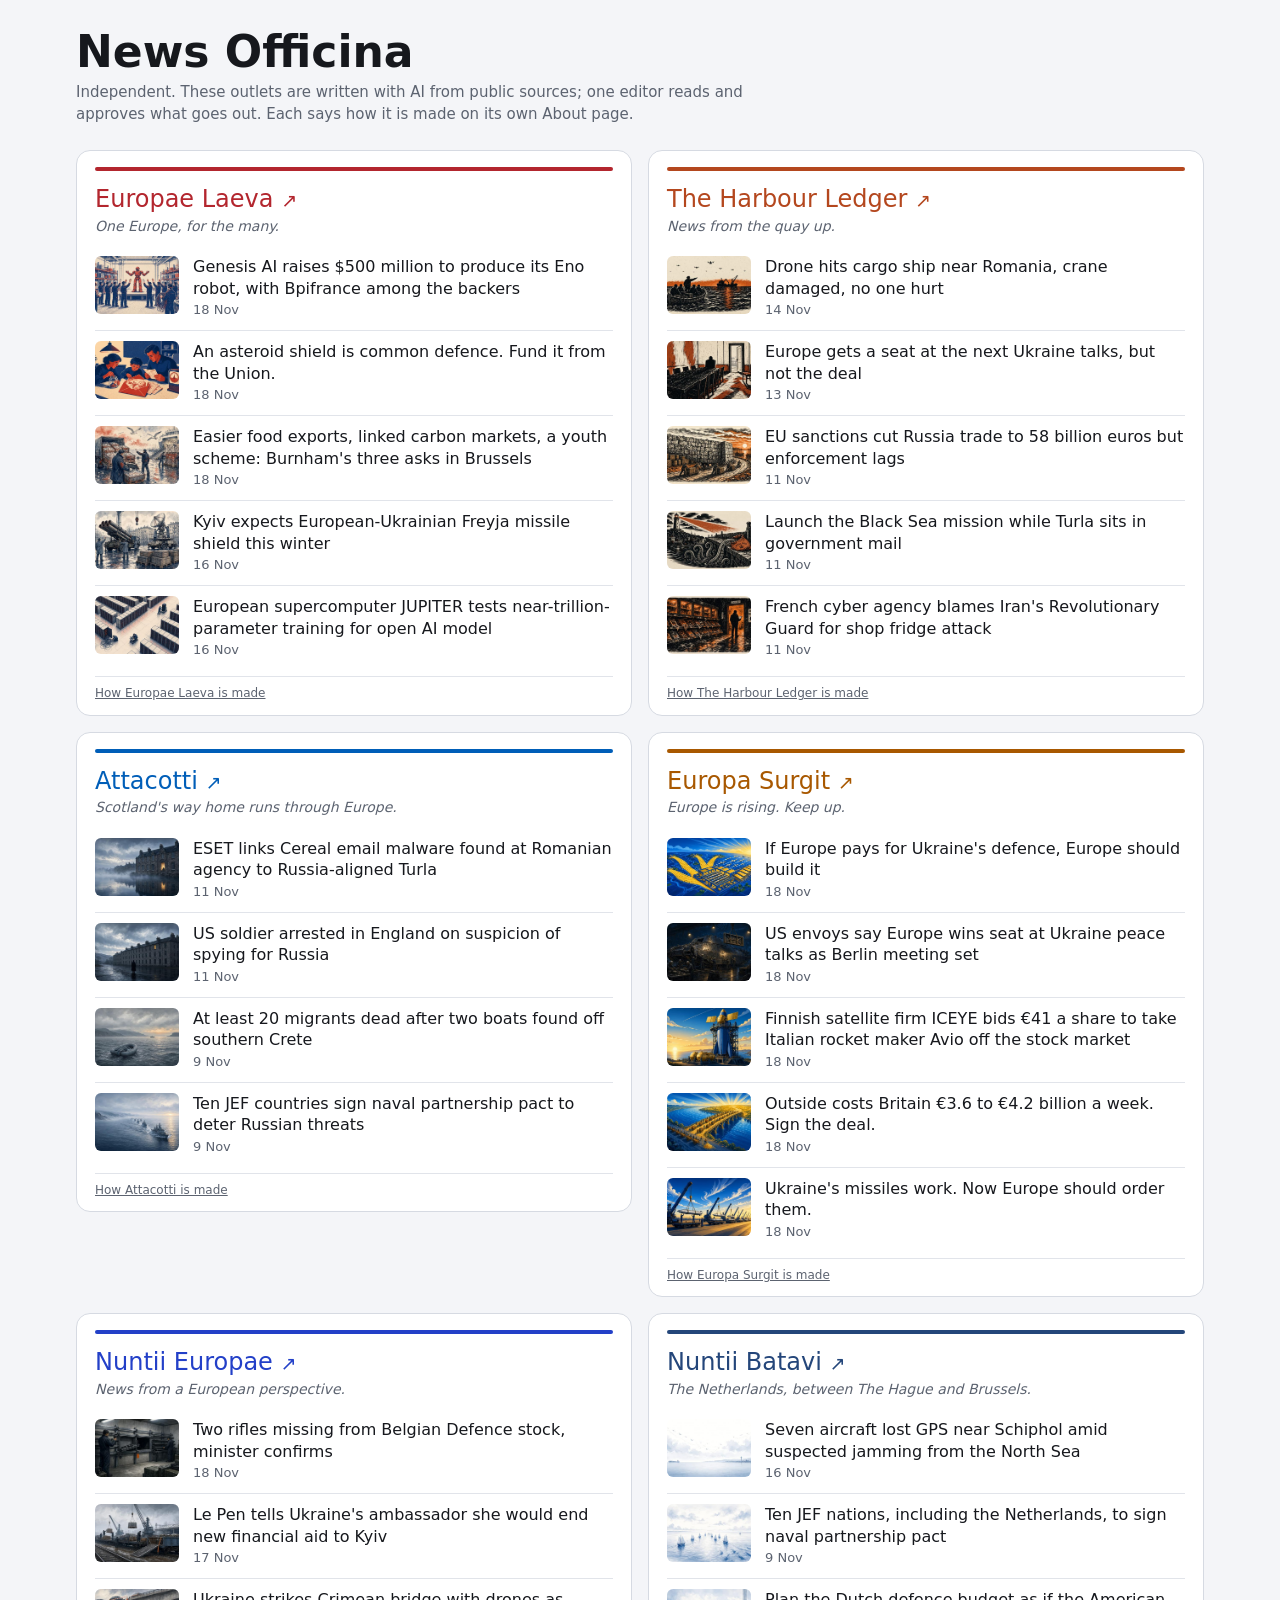
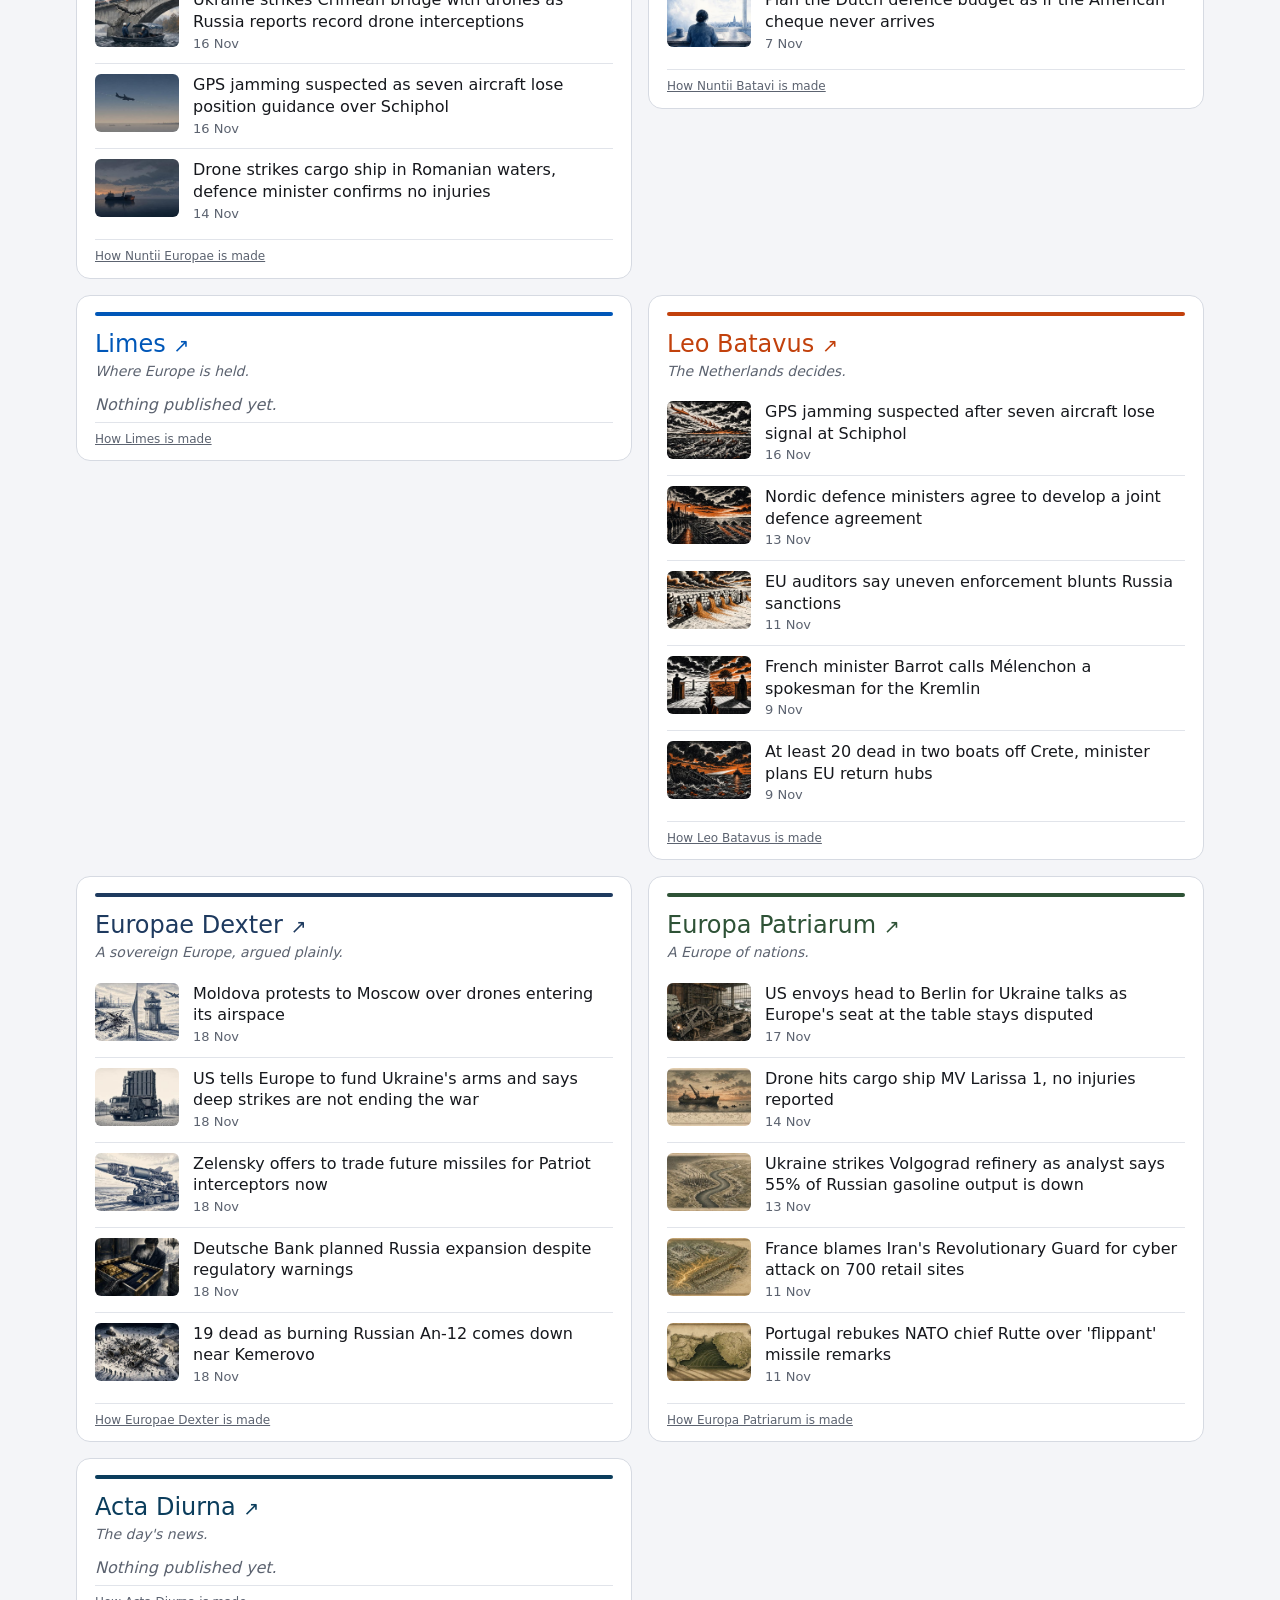
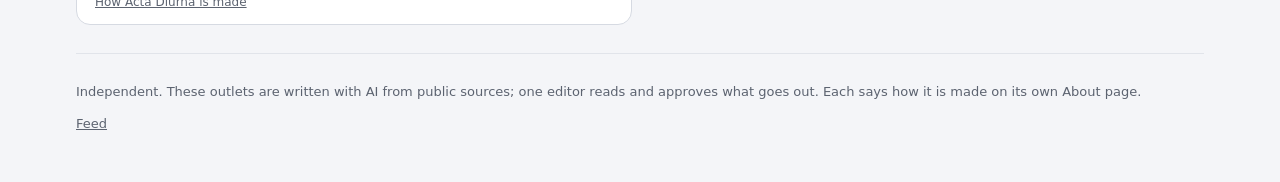
==== commit d46780e2: "Update site" ====
--- a/index.html
+++ b/index.html
@@ -30,7 +30,7 @@
 </section>
 <section class="outlet" style="--o-accent: #A85800; --o-dark-accent: #ffb547">
 <header><h2><a href="https://news-officina.github.io/europa-surgit/"><span class="name">Europa Surgit</span> <span class="go" aria-hidden="true">↗</span></a></h2><p class="tagline">Europe is rising. Keep up.</p></header>
-<ul class="pieces"><li class="piece"><a href="https://news-officina.github.io/europa-surgit/2026/11/us-envoys-say-europe-wins-seat-at-ukraine-peace/"><img src="thumbs/f5dcbed0-6b47-422d-847b-4d45fc0ec30a.jpg" alt="Night-shift engineers fit plates onto a half-built armoured vehicle under gold work lamps in a blue-lit defence plant." width="480" height="274" loading="lazy" decoding="async"><span class="text"><span class="headline">US envoys say Europe wins seat at Ukraine peace talks as Berlin meeting set</span><time datetime="2026-11-18T18:18:10.547Z">18 Nov</time></span></a></li><li class="piece"><a href="https://news-officina.github.io/europa-surgit/2026/11/finnish-satellite-firm-iceye-bids-41-a-share-to/"><img src="thumbs/72bae010-8d29-4e57-b9b1-c1e0c988d8f9.jpg" alt="Technicians mounting a golden satellite onto a blue rocket at a sunlit launch pad, other satellites waiting in a cradle below." width="480" height="274" loading="lazy" decoding="async"><span class="text"><span class="headline">Finnish satellite firm ICEYE bids €41 a share to take Italian rocket maker Avio off the stock market</span><time datetime="2026-11-18T10:57:32.400Z">18 Nov</time></span></a></li><li class="piece"><a href="https://news-officina.github.io/europa-surgit/2026/11/outside-costs-britain-3-6-to-4-2-billion/"><img src="thumbs/f54ec6ea-9ed9-4cfd-a02c-19b5b14398f9.jpg" alt="Aerial view of a golden bridge busy with travellers and goods crossing a blue river while a long stalled queue waits outside it" width="480" height="274" loading="lazy" decoding="async"><span class="text"><span class="headline">Outside costs Britain €3.6 to €4.2 billion a week. Sign the deal.</span><time datetime="2026-11-18T00:57:45.455Z">18 Nov</time></span></a></li><li class="piece"><a href="https://news-officina.github.io/europa-surgit/2026/11/ukraine-s-missiles-work-now-europe-should-order-them/"><img src="thumbs/c95620a8-5c96-4c6c-aa5b-ae85de27303b.jpg" alt="Cranes load finished missiles into a row of carts in a sunlit yard, one cart still empty and waiting." width="480" height="274" loading="lazy" decoding="async"><span class="text"><span class="headline">Ukraine's missiles work. Now Europe should order them.</span><time datetime="2026-11-18T00:52:19.329Z">18 Nov</time></span></a></li><li class="piece"><a href="https://news-officina.github.io/europa-surgit/2026/11/one-return-accord-for-twenty-seven-beats-five-separate/"><img src="thumbs/c46b3d78-4e05-42b4-9a76-d282faaf8efb.jpg" alt="Many hands lift one golden keystone onto a single broad arch, while five small abandoned ramps lie half-built beside it." width="480" height="274" loading="lazy" decoding="async"><span class="text"><span class="headline">One return accord for twenty-seven beats five separate deals</span><time datetime="2026-11-16T20:50:21.584Z">16 Nov</time></span></a></li></ul>
+<ul class="pieces"><li class="piece"><a href="https://news-officina.github.io/europa-surgit/2026/11/if-europe-pays-for-ukraine-s-defence-europe-should/"><img src="thumbs/80030a65-ac29-4dd2-bbe3-dd60125b66e0.jpg" alt="Aerial illustration of golden coin streams flowing from small towns into new open-roofed factories that assemble drones and missiles, finished machines rising skyward." width="480" height="274" loading="lazy" decoding="async"><span class="text"><span class="headline">If Europe pays for Ukraine's defence, Europe should build it</span><time datetime="2026-11-18T20:58:51.988Z">18 Nov</time></span></a></li><li class="piece"><a href="https://news-officina.github.io/europa-surgit/2026/11/us-envoys-say-europe-wins-seat-at-ukraine-peace/"><img src="thumbs/f5dcbed0-6b47-422d-847b-4d45fc0ec30a.jpg" alt="Night-shift engineers fit plates onto a half-built armoured vehicle under gold work lamps in a blue-lit defence plant." width="480" height="274" loading="lazy" decoding="async"><span class="text"><span class="headline">US envoys say Europe wins seat at Ukraine peace talks as Berlin meeting set</span><time datetime="2026-11-18T18:18:10.547Z">18 Nov</time></span></a></li><li class="piece"><a href="https://news-officina.github.io/europa-surgit/2026/11/finnish-satellite-firm-iceye-bids-41-a-share-to/"><img src="thumbs/72bae010-8d29-4e57-b9b1-c1e0c988d8f9.jpg" alt="Technicians mounting a golden satellite onto a blue rocket at a sunlit launch pad, other satellites waiting in a cradle below." width="480" height="274" loading="lazy" decoding="async"><span class="text"><span class="headline">Finnish satellite firm ICEYE bids €41 a share to take Italian rocket maker Avio off the stock market</span><time datetime="2026-11-18T10:57:32.400Z">18 Nov</time></span></a></li><li class="piece"><a href="https://news-officina.github.io/europa-surgit/2026/11/outside-costs-britain-3-6-to-4-2-billion/"><img src="thumbs/f54ec6ea-9ed9-4cfd-a02c-19b5b14398f9.jpg" alt="Aerial view of a golden bridge busy with travellers and goods crossing a blue river while a long stalled queue waits outside it" width="480" height="274" loading="lazy" decoding="async"><span class="text"><span class="headline">Outside costs Britain €3.6 to €4.2 billion a week. Sign the deal.</span><time datetime="2026-11-18T00:57:45.455Z">18 Nov</time></span></a></li><li class="piece"><a href="https://news-officina.github.io/europa-surgit/2026/11/ukraine-s-missiles-work-now-europe-should-order-them/"><img src="thumbs/c95620a8-5c96-4c6c-aa5b-ae85de27303b.jpg" alt="Cranes load finished missiles into a row of carts in a sunlit yard, one cart still empty and waiting." width="480" height="274" loading="lazy" decoding="async"><span class="text"><span class="headline">Ukraine's missiles work. Now Europe should order them.</span><time datetime="2026-11-18T00:52:19.329Z">18 Nov</time></span></a></li></ul>
 <p class="made"><a href="https://news-officina.github.io/europa-surgit/about/">How Europa Surgit is made</a></p>
 </section>
 <section class="outlet" style="--o-accent: #2340C8; --o-dark-accent: #8fa3ff">
@@ -55,7 +55,7 @@
 </section>
 <section class="outlet" style="--o-accent: #1E3A5F; --o-dark-accent: #8fb0d9">
 <header><h2><a href="https://news-officina.github.io/dexter/"><span class="name">Europae Dexter</span> <span class="go" aria-hidden="true">↗</span></a></h2><p class="tagline">A sovereign Europe, argued plainly.</p></header>
-<ul class="pieces"><li class="piece"><a href="https://news-officina.github.io/dexter/2026/11/zelensky-offers-to-trade-future-missiles-for-patriot-interceptors/"><img src="thumbs/6d711b15-dc9a-4d27-9ed5-81cc71971959.jpg" alt="Exploded technical drawing of an interceptor missile on a launcher rail, its cutaway sections separated, with two crewmen working on the launcher platform under a winter sky." width="480" height="274" loading="lazy" decoding="async"><span class="text"><span class="headline">Zelensky offers to trade future missiles for Patriot interceptors now</span><time datetime="2026-11-18T18:18:10.464Z">18 Nov</time></span></a></li><li class="piece"><a href="https://news-officina.github.io/dexter/2026/11/deutsche-bank-planned-russia-expansion-despite-regulatory-warnings/"><img src="thumbs/1e7456e5-1440-4c9d-9be2-57fb54d2d055.jpg" alt="A gloved clerk slides open a private vault drawer of bullion bars and certificates as a suited colleague leans in under low light." width="480" height="274" loading="lazy" decoding="async"><span class="text"><span class="headline">Deutsche Bank planned Russia expansion despite regulatory warnings</span><time datetime="2026-11-18T10:57:55.034Z">18 Nov</time></span></a></li><li class="piece"><a href="https://news-officina.github.io/dexter/2026/11/19-dead-as-burning-russian-an-12-comes-down/"><img src="thumbs/fa6111a8-8946-45d0-8bd9-2b8ff177bbb2.jpg" alt="Aerial night view of scattered aircraft wreckage in a snowy field, lit by emergency floodlights, rescuers working among the fragments" width="480" height="274" loading="lazy" decoding="async"><span class="text"><span class="headline">19 dead as burning Russian An-12 comes down near Kemerovo</span><time datetime="2026-11-18T10:57:02.795Z">18 Nov</time></span></a></li><li class="piece"><a href="https://news-officina.github.io/dexter/2026/11/ukraine-halts-traffic-on-kerch-bridge-russian-missile-attack/"><img src="thumbs/3a18b637-0fb8-485b-92ca-c9aaf23820eb.jpg" alt="An up-close ink drawing of a shattered bridge span fallen into the sea, divers and engineers inspecting the broken concrete and twisted rails from a small boat and a floating platform." width="480" height="274" loading="lazy" decoding="async"><span class="text"><span class="headline">Ukraine halts traffic on Kerch Bridge. Russian missile attack closes two Kyiv bridges</span><time datetime="2026-11-17T10:30:45.214Z">17 Nov</time></span></a></li><li class="piece"><a href="https://news-officina.github.io/dexter/2026/11/america-struck-the-asteroid-the-next-strike-must-be/"><img src="thumbs/8c4a328b-417d-48d4-84cd-d9160a40ea9d.jpg" alt="Close-up of hands building a small kinetic impactor at a workbench, with measuring tools, drawings of a double asteroid system, and a completed probe awaiting launch." width="480" height="274" loading="lazy" decoding="async"><span class="text"><span class="headline">America struck the asteroid. The next strike must be Europe's.</span><time datetime="2026-11-16T20:18:42.883Z">16 Nov</time></span></a></li></ul>
+<ul class="pieces"><li class="piece"><a href="https://news-officina.github.io/dexter/2026/11/moldova-protests-to-moscow-over-drones-entering-its-airspace/"><img src="thumbs/ba82bd15-353f-4984-a392-e74327afc128.jpg" alt="A crashed drone lies in a snowy field by a substation; a jet circles above an airport control tower" width="480" height="274" loading="lazy" decoding="async"><span class="text"><span class="headline">Moldova protests to Moscow over drones entering its airspace</span><time datetime="2026-11-18T20:59:06.997Z">18 Nov</time></span></a></li><li class="piece"><a href="https://news-officina.github.io/dexter/2026/11/us-tells-europe-to-fund-ukraine-s-arms-and/"><img src="thumbs/c9d644d2-c6d5-4523-8e91-f53b655b74a3.jpg" alt="Front view of an air-defence launcher truck at a winter site, crewmen lifting a missile canister into its rack" width="480" height="274" loading="lazy" decoding="async"><span class="text"><span class="headline">US tells Europe to fund Ukraine's arms and says deep strikes are not ending the war</span><time datetime="2026-11-18T20:58:22.096Z">18 Nov</time></span></a></li><li class="piece"><a href="https://news-officina.github.io/dexter/2026/11/zelensky-offers-to-trade-future-missiles-for-patriot-interceptors/"><img src="thumbs/6d711b15-dc9a-4d27-9ed5-81cc71971959.jpg" alt="Exploded technical drawing of an interceptor missile on a launcher rail, its cutaway sections separated, with two crewmen working on the launcher platform under a winter sky." width="480" height="274" loading="lazy" decoding="async"><span class="text"><span class="headline">Zelensky offers to trade future missiles for Patriot interceptors now</span><time datetime="2026-11-18T18:18:10.464Z">18 Nov</time></span></a></li><li class="piece"><a href="https://news-officina.github.io/dexter/2026/11/deutsche-bank-planned-russia-expansion-despite-regulatory-warnings/"><img src="thumbs/1e7456e5-1440-4c9d-9be2-57fb54d2d055.jpg" alt="A gloved clerk slides open a private vault drawer of bullion bars and certificates as a suited colleague leans in under low light." width="480" height="274" loading="lazy" decoding="async"><span class="text"><span class="headline">Deutsche Bank planned Russia expansion despite regulatory warnings</span><time datetime="2026-11-18T10:57:55.034Z">18 Nov</time></span></a></li><li class="piece"><a href="https://news-officina.github.io/dexter/2026/11/19-dead-as-burning-russian-an-12-comes-down/"><img src="thumbs/fa6111a8-8946-45d0-8bd9-2b8ff177bbb2.jpg" alt="Aerial night view of scattered aircraft wreckage in a snowy field, lit by emergency floodlights, rescuers working among the fragments" width="480" height="274" loading="lazy" decoding="async"><span class="text"><span class="headline">19 dead as burning Russian An-12 comes down near Kemerovo</span><time datetime="2026-11-18T10:57:02.795Z">18 Nov</time></span></a></li></ul>
 <p class="made"><a href="https://news-officina.github.io/dexter/about/">How Europae Dexter is made</a></p>
 </section>
 <section class="outlet" style="--o-accent: #2E5236; --o-dark-accent: #9cc49f">
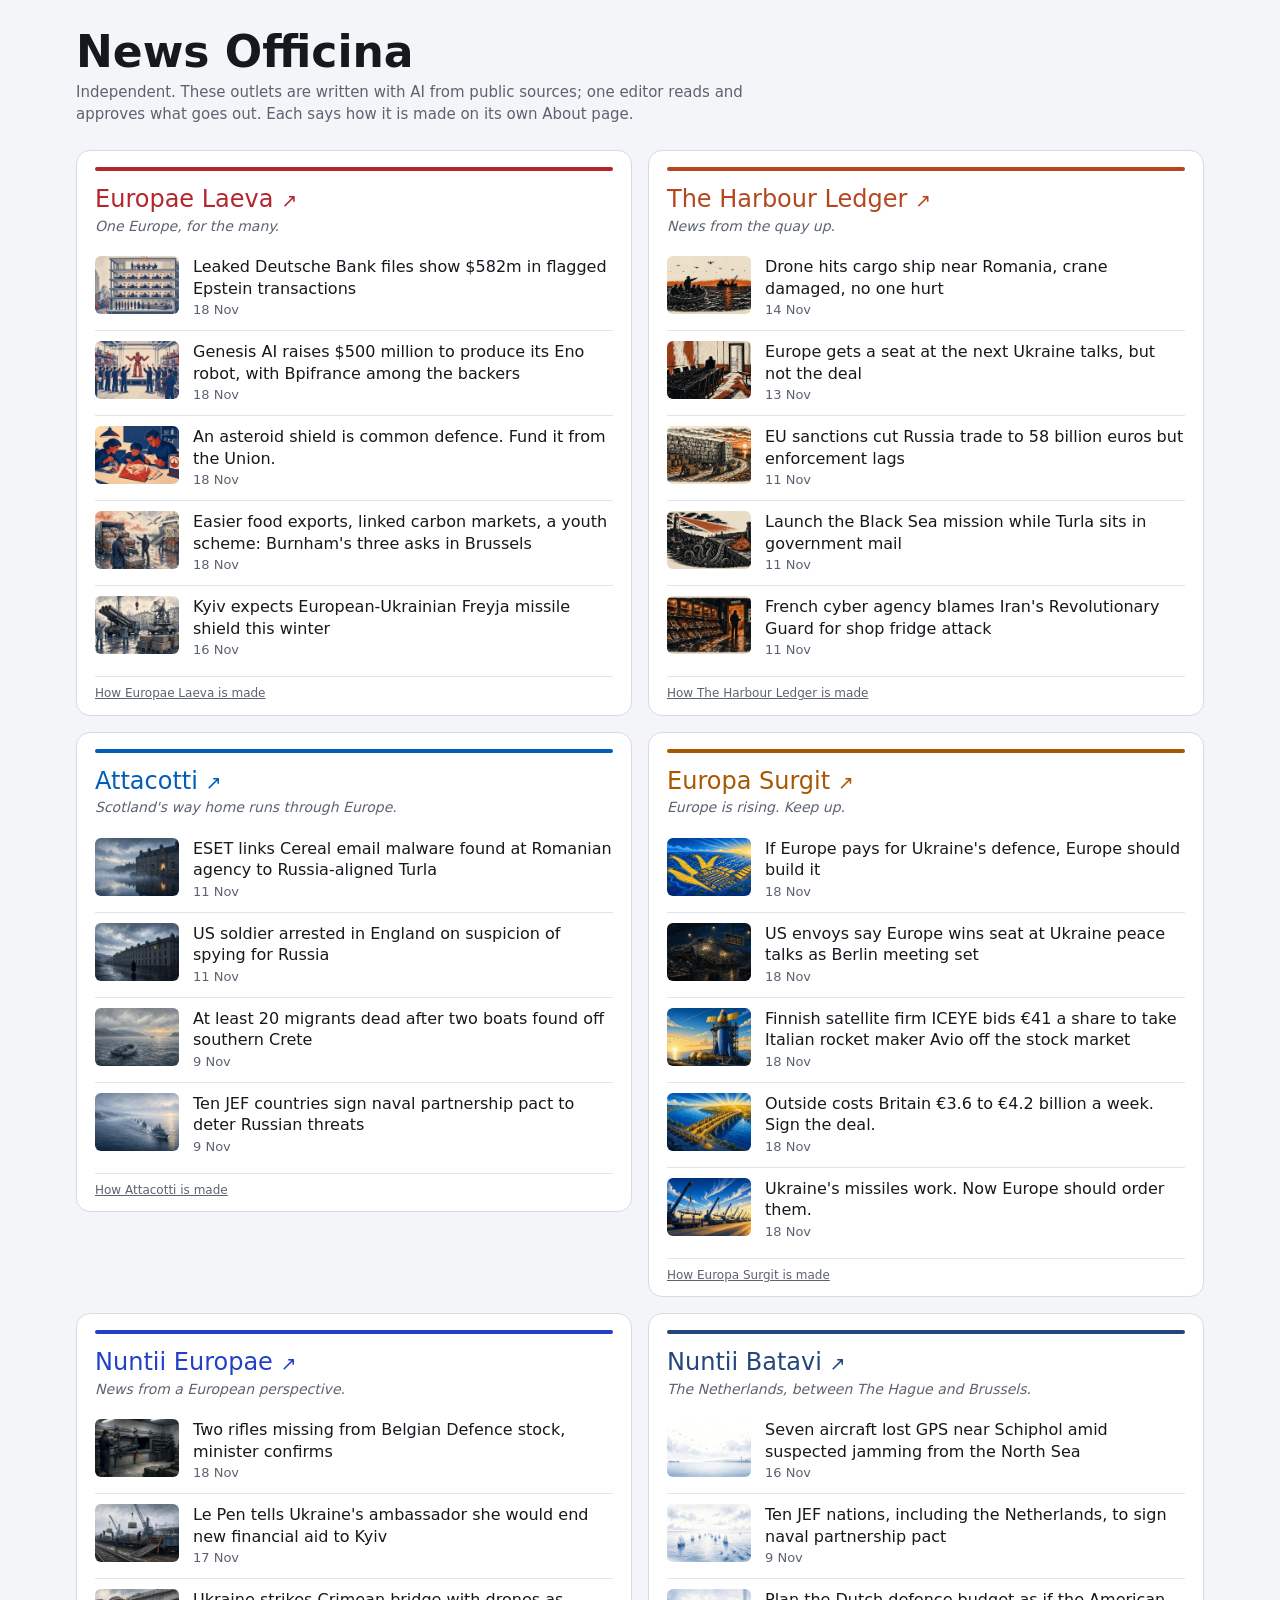
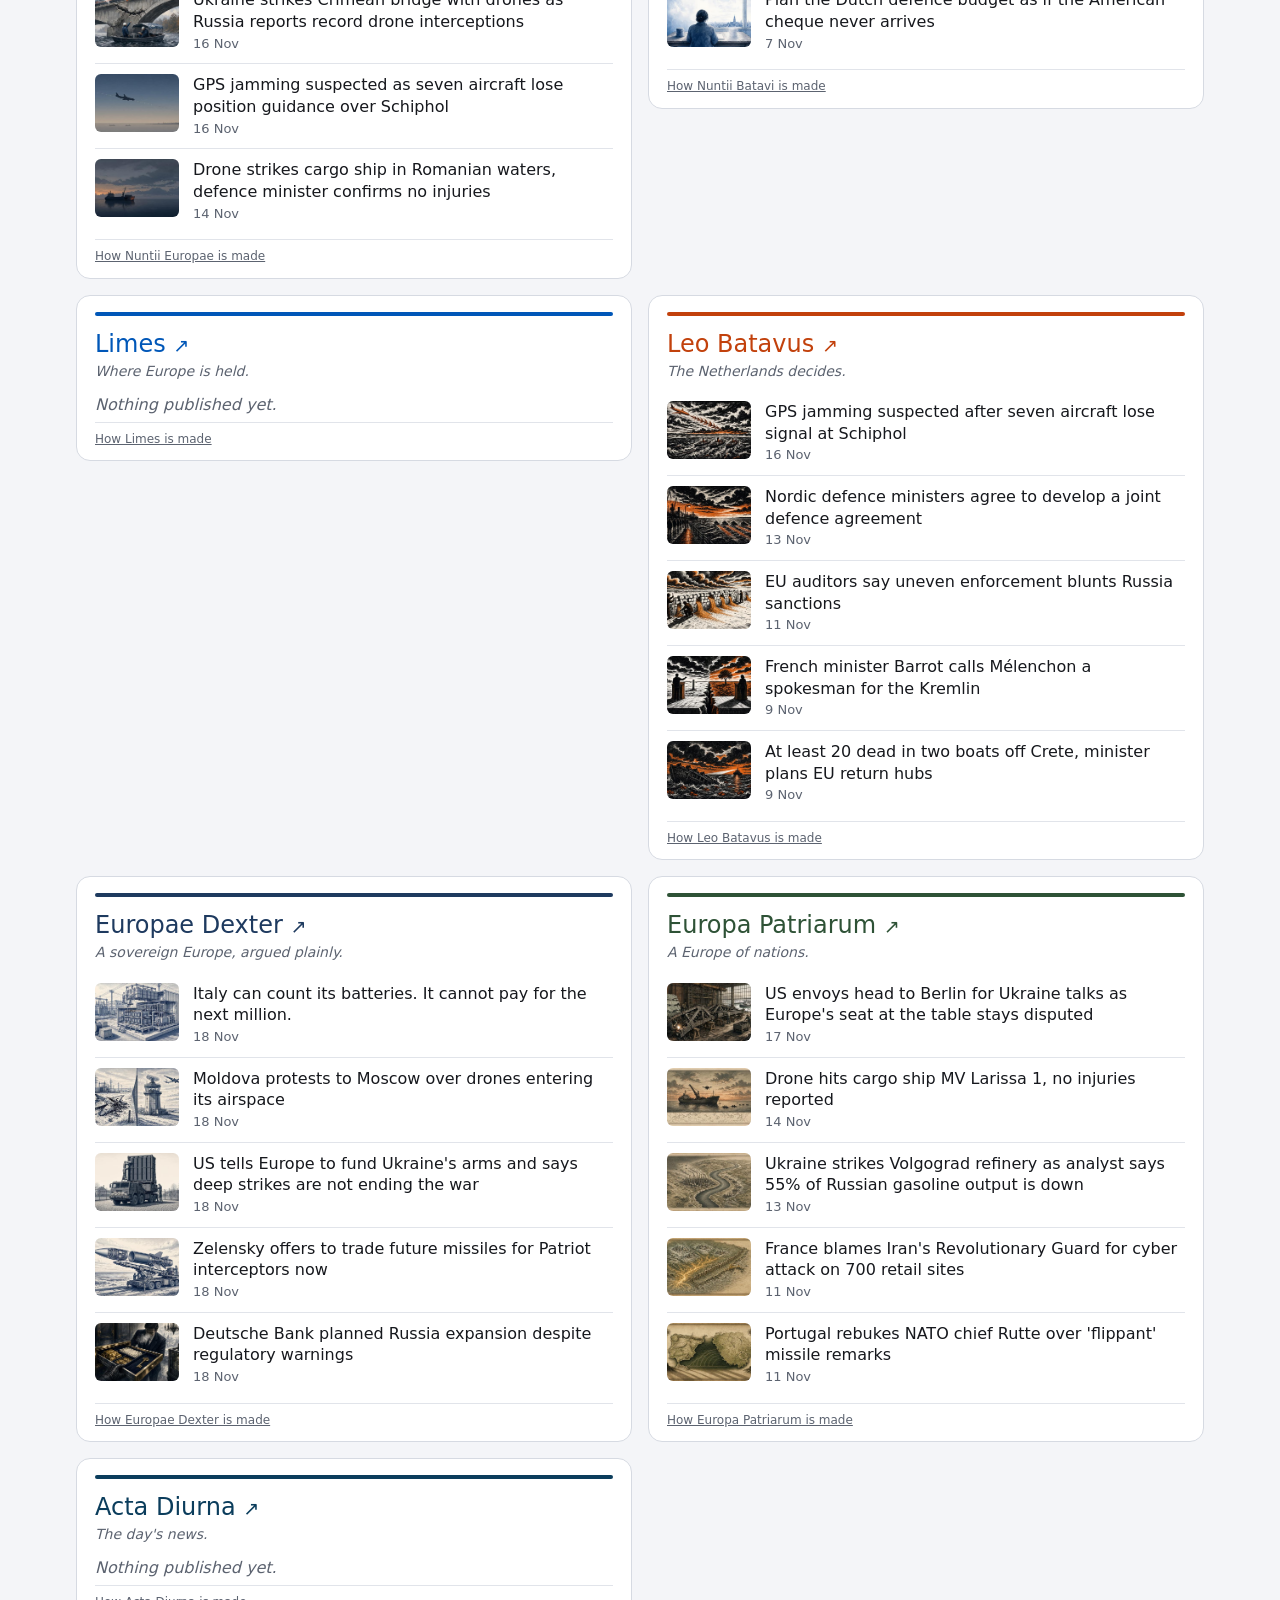
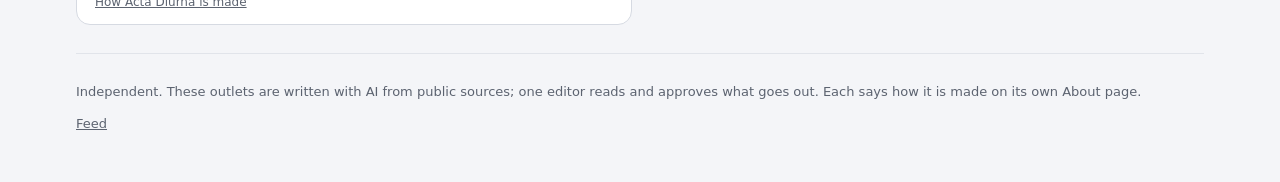
==== commit 973c0516: "Update site" ====
--- a/index.html
+++ b/index.html
@@ -15,7 +15,7 @@
 <main>
 <section class="outlet" style="--o-accent: #B3262E; --o-dark-accent: #ff7b72">
 <header><h2><a href="https://news-officina.github.io/europae-laeva/"><span class="name">Europae Laeva</span> <span class="go" aria-hidden="true">↗</span></a></h2><p class="tagline">One Europe, for the many.</p></header>
-<ul class="pieces"><li class="piece"><a href="https://news-officina.github.io/europae-laeva/2026/11/genesis-ai-raises-500-million-to-produce-its-eno/"><img src="thumbs/a29df784-961c-4b25-8fbe-904bd2ec2d7d.jpg" alt="Workers wearing sensor gloves and headsets train a large red humanoid robot that copies their hand movements in a warehouse training floor." width="480" height="274" loading="lazy" decoding="async"><span class="text"><span class="headline">Genesis AI raises $500 million to produce its Eno robot, with Bpifrance among the backers</span><time datetime="2026-11-18T18:18:10.516Z">18 Nov</time></span></a></li><li class="piece"><a href="https://news-officina.github.io/europae-laeva/2026/11/an-asteroid-shield-is-common-defence-fund-it-from/"><img src="thumbs/415c04e3-8191-4df1-90ac-d805c39c84e4.jpg" alt="A family at a kitchen table around a large red envelope and an electric meter with a turning dial, one letter printed with a drawing of a spacecraft nudging an asteroid." width="480" height="274" loading="lazy" decoding="async"><span class="text"><span class="headline">An asteroid shield is common defence. Fund it from the Union.</span><time datetime="2026-11-18T18:18:10.290Z">18 Nov</time></span></a></li><li class="piece"><a href="https://news-officina.github.io/europae-laeva/2026/11/easier-food-exports-linked-carbon-markets-a-youth-scheme/"><img src="thumbs/ce113d72-f8fd-4691-a829-7dd6f2e2a1d2.jpg" alt="On a ferry quay, a lorry loaded with crates of fresh fish and pallets is checked by an inspecting figure while dockers lash straps and gulls circle overhead." width="480" height="274" loading="lazy" decoding="async"><span class="text"><span class="headline">Easier food exports, linked carbon markets, a youth scheme: Burnham's three asks in Brussels</span><time datetime="2026-11-18T00:58:09.466Z">18 Nov</time></span></a></li><li class="piece"><a href="https://news-officina.github.io/europae-laeva/2026/11/kyiv-expects-european-ukrainian-freyja-missile-shield-this-winter/"><img src="thumbs/e70920ab-c0c6-4835-a73d-964a7e97c433.jpg" alt="Workers fasten a missile launcher and radar onto trucks in a factory yard before winter, crates of interceptors stacked nearby." width="480" height="274" loading="lazy" decoding="async"><span class="text"><span class="headline">Kyiv expects European-Ukrainian Freyja missile shield this winter</span><time datetime="2026-11-16T20:20:28.398Z">16 Nov</time></span></a></li><li class="piece"><a href="https://news-officina.github.io/europae-laeva/2026/11/european-supercomputer-jupiter-tests-near-trillion-parameter-training-for/"><img src="thumbs/cd882b2d-b10b-4b36-8444-05d2e8f5f965.jpg" alt="Overhead view of a large server hall with rows of cabinets, glowing red lights and small engineers working among cables" width="480" height="274" loading="lazy" decoding="async"><span class="text"><span class="headline">European supercomputer JUPITER tests near-trillion-parameter training for open AI model</span><time datetime="2026-11-16T20:19:12.890Z">16 Nov</time></span></a></li></ul>
+<ul class="pieces"><li class="piece"><a href="https://news-officina.github.io/europae-laeva/2026/11/leaked-deutsche-bank-files-show-582m-in-flagged-epstein/"><img src="thumbs/170cc849-5f46-4a5b-b65a-e3a1cac9985e.jpg" alt="Cutaway of a bank tower: customers queue at counters below, compliance staff flag transactions on middle floors, and red lines climb to the executive floor." width="480" height="274" loading="lazy" decoding="async"><span class="text"><span class="headline">Leaked Deutsche Bank files show $582m in flagged Epstein transactions</span><time datetime="2026-11-18T23:34:05.025Z">18 Nov</time></span></a></li><li class="piece"><a href="https://news-officina.github.io/europae-laeva/2026/11/genesis-ai-raises-500-million-to-produce-its-eno/"><img src="thumbs/a29df784-961c-4b25-8fbe-904bd2ec2d7d.jpg" alt="Workers wearing sensor gloves and headsets train a large red humanoid robot that copies their hand movements in a warehouse training floor." width="480" height="274" loading="lazy" decoding="async"><span class="text"><span class="headline">Genesis AI raises $500 million to produce its Eno robot, with Bpifrance among the backers</span><time datetime="2026-11-18T18:18:10.516Z">18 Nov</time></span></a></li><li class="piece"><a href="https://news-officina.github.io/europae-laeva/2026/11/an-asteroid-shield-is-common-defence-fund-it-from/"><img src="thumbs/415c04e3-8191-4df1-90ac-d805c39c84e4.jpg" alt="A family at a kitchen table around a large red envelope and an electric meter with a turning dial, one letter printed with a drawing of a spacecraft nudging an asteroid." width="480" height="274" loading="lazy" decoding="async"><span class="text"><span class="headline">An asteroid shield is common defence. Fund it from the Union.</span><time datetime="2026-11-18T18:18:10.290Z">18 Nov</time></span></a></li><li class="piece"><a href="https://news-officina.github.io/europae-laeva/2026/11/easier-food-exports-linked-carbon-markets-a-youth-scheme/"><img src="thumbs/ce113d72-f8fd-4691-a829-7dd6f2e2a1d2.jpg" alt="On a ferry quay, a lorry loaded with crates of fresh fish and pallets is checked by an inspecting figure while dockers lash straps and gulls circle overhead." width="480" height="274" loading="lazy" decoding="async"><span class="text"><span class="headline">Easier food exports, linked carbon markets, a youth scheme: Burnham's three asks in Brussels</span><time datetime="2026-11-18T00:58:09.466Z">18 Nov</time></span></a></li><li class="piece"><a href="https://news-officina.github.io/europae-laeva/2026/11/kyiv-expects-european-ukrainian-freyja-missile-shield-this-winter/"><img src="thumbs/e70920ab-c0c6-4835-a73d-964a7e97c433.jpg" alt="Workers fasten a missile launcher and radar onto trucks in a factory yard before winter, crates of interceptors stacked nearby." width="480" height="274" loading="lazy" decoding="async"><span class="text"><span class="headline">Kyiv expects European-Ukrainian Freyja missile shield this winter</span><time datetime="2026-11-16T20:20:28.398Z">16 Nov</time></span></a></li></ul>
 <p class="made"><a href="https://news-officina.github.io/europae-laeva/about/">How Europae Laeva is made</a></p>
 </section>
 <section class="outlet" style="--o-accent: #B4471E; --o-dark-accent: #e0764a">
@@ -55,7 +55,7 @@
 </section>
 <section class="outlet" style="--o-accent: #1E3A5F; --o-dark-accent: #8fb0d9">
 <header><h2><a href="https://news-officina.github.io/dexter/"><span class="name">Europae Dexter</span> <span class="go" aria-hidden="true">↗</span></a></h2><p class="tagline">A sovereign Europe, argued plainly.</p></header>
-<ul class="pieces"><li class="piece"><a href="https://news-officina.github.io/dexter/2026/11/moldova-protests-to-moscow-over-drones-entering-its-airspace/"><img src="thumbs/ba82bd15-353f-4984-a392-e74327afc128.jpg" alt="A crashed drone lies in a snowy field by a substation; a jet circles above an airport control tower" width="480" height="274" loading="lazy" decoding="async"><span class="text"><span class="headline">Moldova protests to Moscow over drones entering its airspace</span><time datetime="2026-11-18T20:59:06.997Z">18 Nov</time></span></a></li><li class="piece"><a href="https://news-officina.github.io/dexter/2026/11/us-tells-europe-to-fund-ukraine-s-arms-and/"><img src="thumbs/c9d644d2-c6d5-4523-8e91-f53b655b74a3.jpg" alt="Front view of an air-defence launcher truck at a winter site, crewmen lifting a missile canister into its rack" width="480" height="274" loading="lazy" decoding="async"><span class="text"><span class="headline">US tells Europe to fund Ukraine's arms and says deep strikes are not ending the war</span><time datetime="2026-11-18T20:58:22.096Z">18 Nov</time></span></a></li><li class="piece"><a href="https://news-officina.github.io/dexter/2026/11/zelensky-offers-to-trade-future-missiles-for-patriot-interceptors/"><img src="thumbs/6d711b15-dc9a-4d27-9ed5-81cc71971959.jpg" alt="Exploded technical drawing of an interceptor missile on a launcher rail, its cutaway sections separated, with two crewmen working on the launcher platform under a winter sky." width="480" height="274" loading="lazy" decoding="async"><span class="text"><span class="headline">Zelensky offers to trade future missiles for Patriot interceptors now</span><time datetime="2026-11-18T18:18:10.464Z">18 Nov</time></span></a></li><li class="piece"><a href="https://news-officina.github.io/dexter/2026/11/deutsche-bank-planned-russia-expansion-despite-regulatory-warnings/"><img src="thumbs/1e7456e5-1440-4c9d-9be2-57fb54d2d055.jpg" alt="A gloved clerk slides open a private vault drawer of bullion bars and certificates as a suited colleague leans in under low light." width="480" height="274" loading="lazy" decoding="async"><span class="text"><span class="headline">Deutsche Bank planned Russia expansion despite regulatory warnings</span><time datetime="2026-11-18T10:57:55.034Z">18 Nov</time></span></a></li><li class="piece"><a href="https://news-officina.github.io/dexter/2026/11/19-dead-as-burning-russian-an-12-comes-down/"><img src="thumbs/fa6111a8-8946-45d0-8bd9-2b8ff177bbb2.jpg" alt="Aerial night view of scattered aircraft wreckage in a snowy field, lit by emergency floodlights, rescuers working among the fragments" width="480" height="274" loading="lazy" decoding="async"><span class="text"><span class="headline">19 dead as burning Russian An-12 comes down near Kemerovo</span><time datetime="2026-11-18T10:57:02.795Z">18 Nov</time></span></a></li></ul>
+<ul class="pieces"><li class="piece"><a href="https://news-officina.github.io/dexter/2026/11/italy-can-count-its-batteries-it-cannot-pay-for/"><img src="thumbs/ddc6103d-61d7-40b8-8b3c-a77283031554.jpg" alt="Exploded technical drawing of a grid-scale battery container with module tiers, busbars, cooling pipes, inverters and transformer spread in section above its rack, two crewmen aligning a module in a fenced switching yard." width="480" height="274" loading="lazy" decoding="async"><span class="text"><span class="headline">Italy can count its batteries. It cannot pay for the next million.</span><time datetime="2026-11-18T23:34:35.806Z">18 Nov</time></span></a></li><li class="piece"><a href="https://news-officina.github.io/dexter/2026/11/moldova-protests-to-moscow-over-drones-entering-its-airspace/"><img src="thumbs/ba82bd15-353f-4984-a392-e74327afc128.jpg" alt="A crashed drone lies in a snowy field by a substation; a jet circles above an airport control tower" width="480" height="274" loading="lazy" decoding="async"><span class="text"><span class="headline">Moldova protests to Moscow over drones entering its airspace</span><time datetime="2026-11-18T20:59:06.997Z">18 Nov</time></span></a></li><li class="piece"><a href="https://news-officina.github.io/dexter/2026/11/us-tells-europe-to-fund-ukraine-s-arms-and/"><img src="thumbs/c9d644d2-c6d5-4523-8e91-f53b655b74a3.jpg" alt="Front view of an air-defence launcher truck at a winter site, crewmen lifting a missile canister into its rack" width="480" height="274" loading="lazy" decoding="async"><span class="text"><span class="headline">US tells Europe to fund Ukraine's arms and says deep strikes are not ending the war</span><time datetime="2026-11-18T20:58:22.096Z">18 Nov</time></span></a></li><li class="piece"><a href="https://news-officina.github.io/dexter/2026/11/zelensky-offers-to-trade-future-missiles-for-patriot-interceptors/"><img src="thumbs/6d711b15-dc9a-4d27-9ed5-81cc71971959.jpg" alt="Exploded technical drawing of an interceptor missile on a launcher rail, its cutaway sections separated, with two crewmen working on the launcher platform under a winter sky." width="480" height="274" loading="lazy" decoding="async"><span class="text"><span class="headline">Zelensky offers to trade future missiles for Patriot interceptors now</span><time datetime="2026-11-18T18:18:10.464Z">18 Nov</time></span></a></li><li class="piece"><a href="https://news-officina.github.io/dexter/2026/11/deutsche-bank-planned-russia-expansion-despite-regulatory-warnings/"><img src="thumbs/1e7456e5-1440-4c9d-9be2-57fb54d2d055.jpg" alt="A gloved clerk slides open a private vault drawer of bullion bars and certificates as a suited colleague leans in under low light." width="480" height="274" loading="lazy" decoding="async"><span class="text"><span class="headline">Deutsche Bank planned Russia expansion despite regulatory warnings</span><time datetime="2026-11-18T10:57:55.034Z">18 Nov</time></span></a></li></ul>
 <p class="made"><a href="https://news-officina.github.io/dexter/about/">How Europae Dexter is made</a></p>
 </section>
 <section class="outlet" style="--o-accent: #2E5236; --o-dark-accent: #9cc49f">
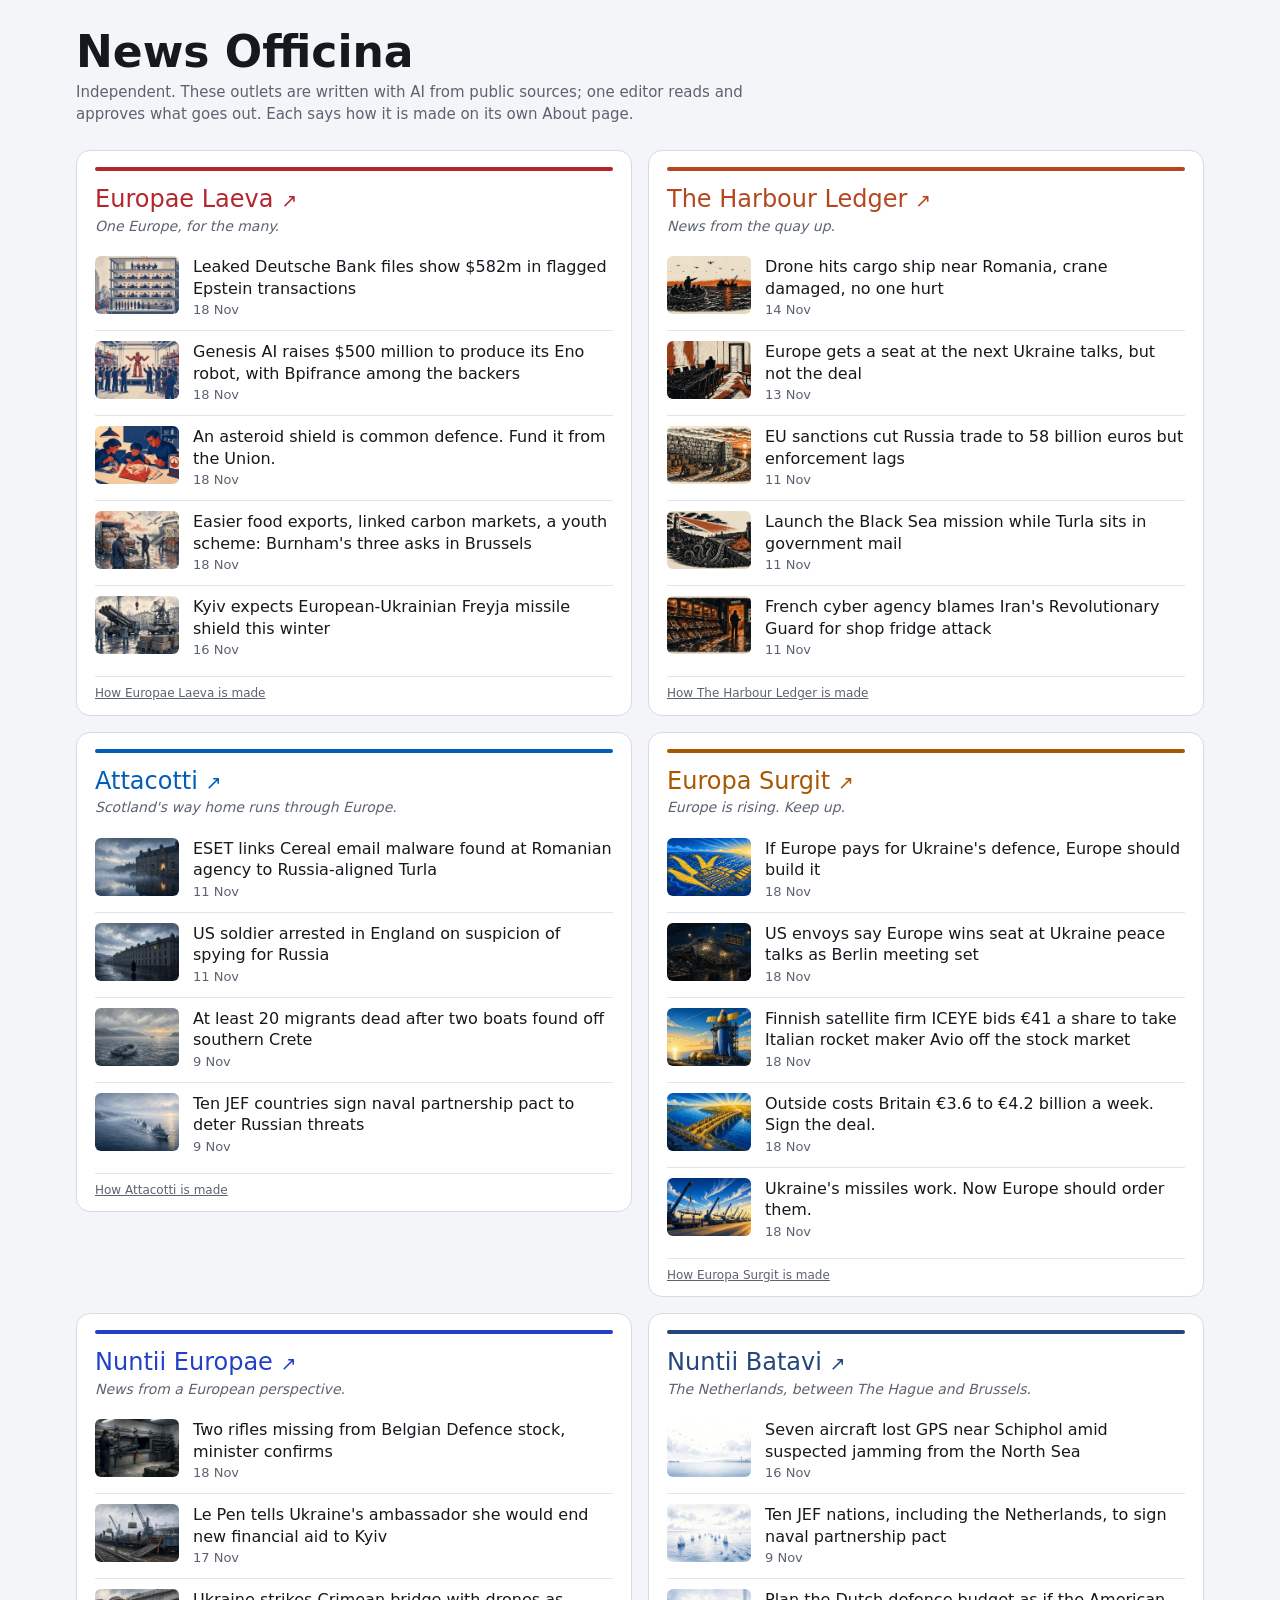
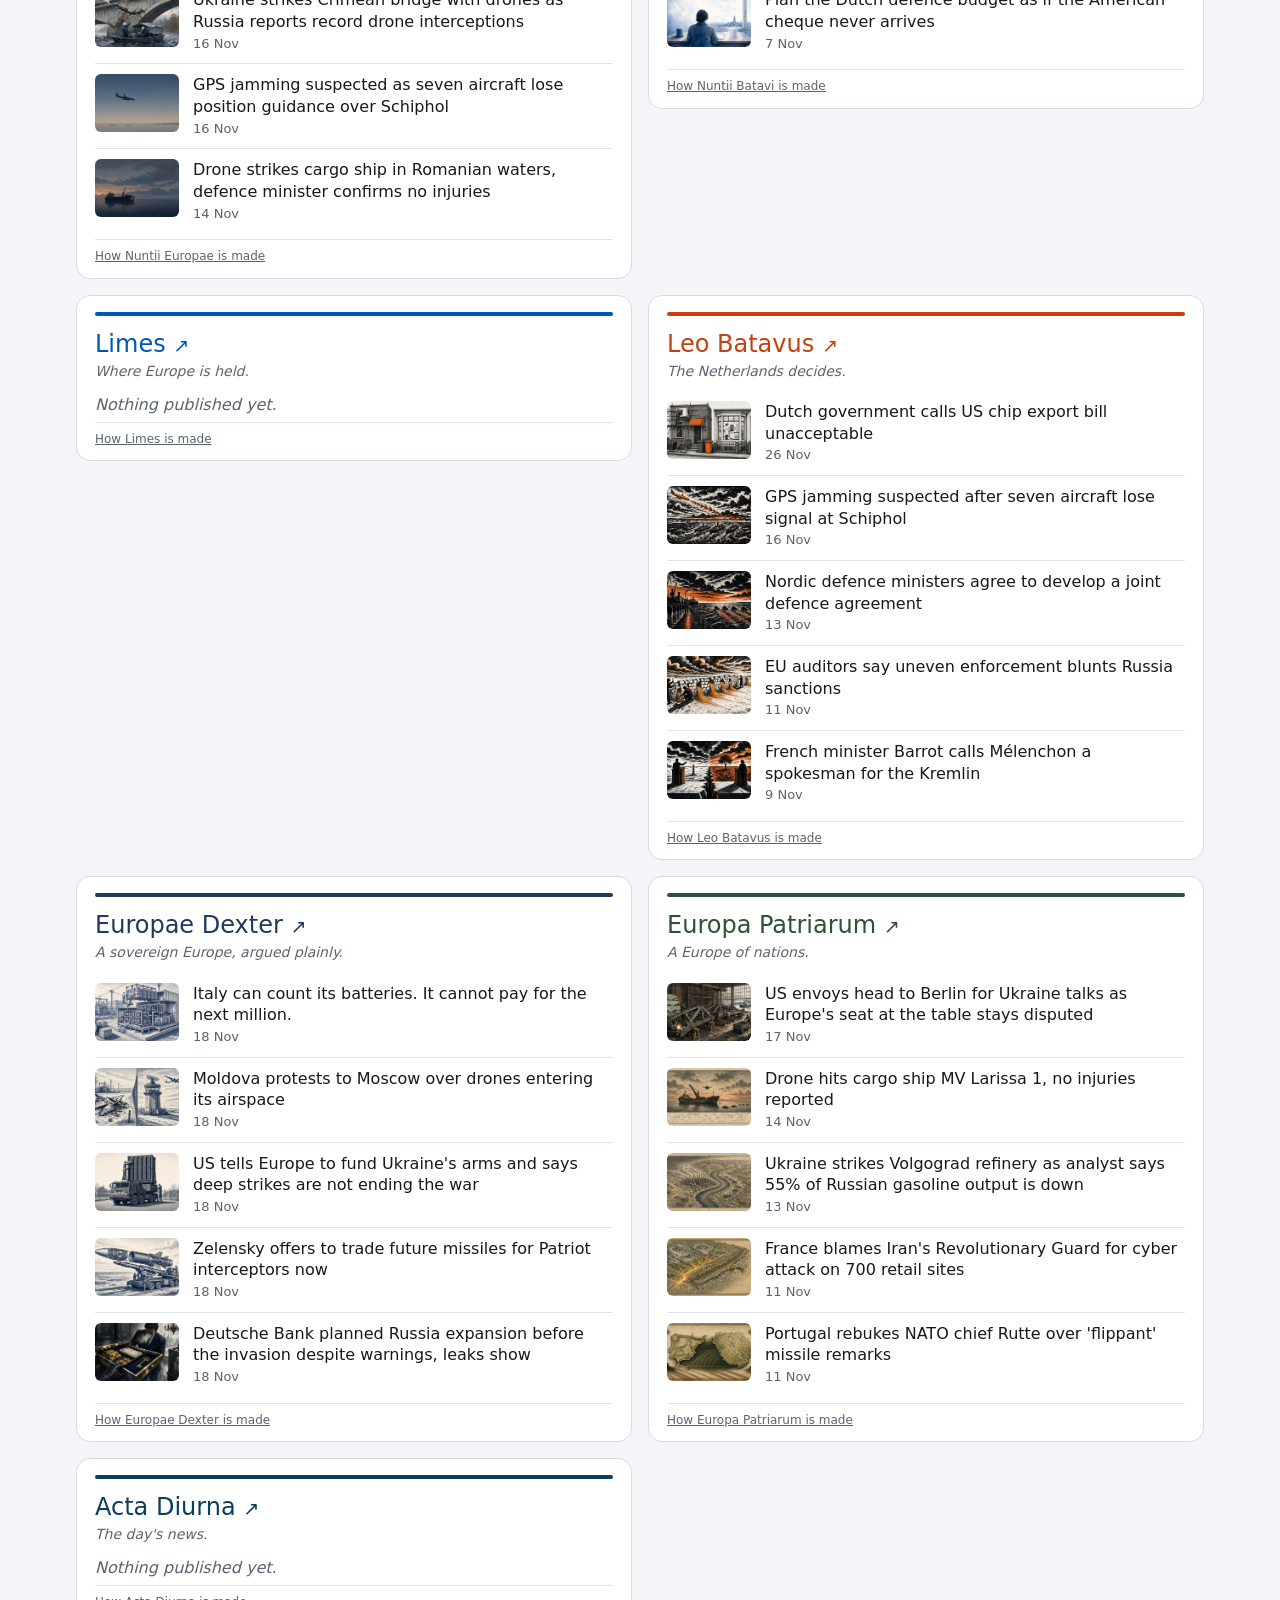
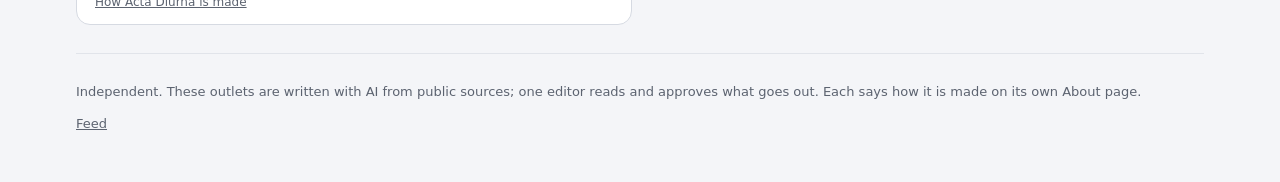
==== commit 36222393: "Update site" ====
--- a/index.html
+++ b/index.html
@@ -50,12 +50,12 @@
 </section>
 <section class="outlet" style="--o-accent: #C2410C; --o-dark-accent: #ff8a3d">
 <header><h2><a href="https://news-officina.github.io/leo-batavus/"><span class="name">Leo Batavus</span> <span class="go" aria-hidden="true">↗</span></a></h2><p class="tagline">The Netherlands decides.</p></header>
-<ul class="pieces"><li class="piece"><a href="https://news-officina.github.io/leo-batavus/2026/11/gps-jamming-suspected-after-seven-aircraft-lose-signal-at/"><img src="thumbs/967eb377-405f-42c1-85a0-0ba5cced4140.jpg" alt="An aircraft's falling path breaks apart mid-air as interference radiates from three dark ships on the sea below." width="480" height="274" loading="lazy" decoding="async"><span class="text"><span class="headline">GPS jamming suspected after seven aircraft lose signal at Schiphol</span><time datetime="2026-11-16T02:32:59.998Z">16 Nov</time></span></a></li><li class="piece"><a href="https://news-officina.github.io/leo-batavus/2026/11/nordic-defence-ministers-agree-to-develop-a-joint-defence/"><img src="thumbs/11fddd9a-5f00-40e0-bb72-2e171cf6eb75.jpg" alt="Silhouetted figures on a pier watch a formation of boats moving together across a dark harbour under a heavy sky." width="480" height="274" loading="lazy" decoding="async"><span class="text"><span class="headline">Nordic defence ministers agree to develop a joint defence agreement</span><time datetime="2026-11-13T11:26:25.904Z">13 Nov</time></span></a></li><li class="piece"><a href="https://news-officina.github.io/leo-batavus/2026/11/eu-auditors-say-uneven-enforcement-blunts-russia-sanctions/"><img src="thumbs/8b2d7fba-d79d-41fb-b025-5858bc27248d.jpg" alt="An uneven stone wall with gaps letting sand leak through while anonymous figures patch only parts of it." width="480" height="274" loading="lazy" decoding="async"><span class="text"><span class="headline">EU auditors say uneven enforcement blunts Russia sanctions</span><time datetime="2026-11-11T10:43:18.325Z">11 Nov</time></span></a></li><li class="piece"><a href="https://news-officina.github.io/leo-batavus/2026/11/french-minister-barrot-calls-melenchon-a-spokesman-for-the/"><img src="thumbs/5cb0bde8-04c5-42af-be4c-b1c33041a7e1.jpg" alt="Two speakers at podiums stand divided by a jagged crack splitting the ground between them under a heavy sky." width="480" height="274" loading="lazy" decoding="async"><span class="text"><span class="headline">French minister Barrot calls Mélenchon a spokesman for the Kremlin</span><time datetime="2026-11-09T21:05:47.187Z">9 Nov</time></span></a></li><li class="piece"><a href="https://news-officina.github.io/leo-batavus/2026/11/eight-dead-after-boat-rescue-off-crete-minister-plans/"><img src="thumbs/4a6c80fe-a31d-4ff8-ba61-6964c2b02d58.jpg" alt="A capsized boat in rough seas at dusk, life jackets floating, a distant rescue vessel searching under a heavy stormy sky." width="480" height="274" loading="lazy" decoding="async"><span class="text"><span class="headline">At least 20 dead in two boats off Crete, minister plans EU return hubs</span><time datetime="2026-11-09T13:55:37.646Z">9 Nov</time></span></a></li></ul>
+<ul class="pieces"><li class="piece"><a href="https://news-officina.github.io/leo-batavus/2026/11/dutch-government-calls-us-chip-export-bill-unacceptable/"><img src="thumbs/c6597495-fe59-4f4b-8956-348991b14e01.jpg" alt="Row of Dutch house fronts under grey daylight, with scaffolding and a heat pump being fitted, bikes and bins at the curb, and a worker and a technician busy at their tasks." width="480" height="274" loading="lazy" decoding="async"><span class="text"><span class="headline">Dutch government calls US chip export bill unacceptable</span><time datetime="2026-11-26T01:42:22.449Z">26 Nov</time></span></a></li><li class="piece"><a href="https://news-officina.github.io/leo-batavus/2026/11/gps-jamming-suspected-after-seven-aircraft-lose-signal-at/"><img src="thumbs/967eb377-405f-42c1-85a0-0ba5cced4140.jpg" alt="An aircraft's falling path breaks apart mid-air as interference radiates from three dark ships on the sea below." width="480" height="274" loading="lazy" decoding="async"><span class="text"><span class="headline">GPS jamming suspected after seven aircraft lose signal at Schiphol</span><time datetime="2026-11-16T02:32:59.998Z">16 Nov</time></span></a></li><li class="piece"><a href="https://news-officina.github.io/leo-batavus/2026/11/nordic-defence-ministers-agree-to-develop-a-joint-defence/"><img src="thumbs/11fddd9a-5f00-40e0-bb72-2e171cf6eb75.jpg" alt="Silhouetted figures on a pier watch a formation of boats moving together across a dark harbour under a heavy sky." width="480" height="274" loading="lazy" decoding="async"><span class="text"><span class="headline">Nordic defence ministers agree to develop a joint defence agreement</span><time datetime="2026-11-13T11:26:25.904Z">13 Nov</time></span></a></li><li class="piece"><a href="https://news-officina.github.io/leo-batavus/2026/11/eu-auditors-say-uneven-enforcement-blunts-russia-sanctions/"><img src="thumbs/8b2d7fba-d79d-41fb-b025-5858bc27248d.jpg" alt="An uneven stone wall with gaps letting sand leak through while anonymous figures patch only parts of it." width="480" height="274" loading="lazy" decoding="async"><span class="text"><span class="headline">EU auditors say uneven enforcement blunts Russia sanctions</span><time datetime="2026-11-11T10:43:18.325Z">11 Nov</time></span></a></li><li class="piece"><a href="https://news-officina.github.io/leo-batavus/2026/11/french-minister-barrot-calls-melenchon-a-spokesman-for-the/"><img src="thumbs/5cb0bde8-04c5-42af-be4c-b1c33041a7e1.jpg" alt="Two speakers at podiums stand divided by a jagged crack splitting the ground between them under a heavy sky." width="480" height="274" loading="lazy" decoding="async"><span class="text"><span class="headline">French minister Barrot calls Mélenchon a spokesman for the Kremlin</span><time datetime="2026-11-09T21:05:47.187Z">9 Nov</time></span></a></li></ul>
 <p class="made"><a href="https://news-officina.github.io/leo-batavus/about/">How Leo Batavus is made</a></p>
 </section>
 <section class="outlet" style="--o-accent: #1E3A5F; --o-dark-accent: #8fb0d9">
 <header><h2><a href="https://news-officina.github.io/dexter/"><span class="name">Europae Dexter</span> <span class="go" aria-hidden="true">↗</span></a></h2><p class="tagline">A sovereign Europe, argued plainly.</p></header>
-<ul class="pieces"><li class="piece"><a href="https://news-officina.github.io/dexter/2026/11/italy-can-count-its-batteries-it-cannot-pay-for/"><img src="thumbs/ddc6103d-61d7-40b8-8b3c-a77283031554.jpg" alt="Exploded technical drawing of a grid-scale battery container with module tiers, busbars, cooling pipes, inverters and transformer spread in section above its rack, two crewmen aligning a module in a fenced switching yard." width="480" height="274" loading="lazy" decoding="async"><span class="text"><span class="headline">Italy can count its batteries. It cannot pay for the next million.</span><time datetime="2026-11-18T23:34:35.806Z">18 Nov</time></span></a></li><li class="piece"><a href="https://news-officina.github.io/dexter/2026/11/moldova-protests-to-moscow-over-drones-entering-its-airspace/"><img src="thumbs/ba82bd15-353f-4984-a392-e74327afc128.jpg" alt="A crashed drone lies in a snowy field by a substation; a jet circles above an airport control tower" width="480" height="274" loading="lazy" decoding="async"><span class="text"><span class="headline">Moldova protests to Moscow over drones entering its airspace</span><time datetime="2026-11-18T20:59:06.997Z">18 Nov</time></span></a></li><li class="piece"><a href="https://news-officina.github.io/dexter/2026/11/us-tells-europe-to-fund-ukraine-s-arms-and/"><img src="thumbs/c9d644d2-c6d5-4523-8e91-f53b655b74a3.jpg" alt="Front view of an air-defence launcher truck at a winter site, crewmen lifting a missile canister into its rack" width="480" height="274" loading="lazy" decoding="async"><span class="text"><span class="headline">US tells Europe to fund Ukraine's arms and says deep strikes are not ending the war</span><time datetime="2026-11-18T20:58:22.096Z">18 Nov</time></span></a></li><li class="piece"><a href="https://news-officina.github.io/dexter/2026/11/zelensky-offers-to-trade-future-missiles-for-patriot-interceptors/"><img src="thumbs/6d711b15-dc9a-4d27-9ed5-81cc71971959.jpg" alt="Exploded technical drawing of an interceptor missile on a launcher rail, its cutaway sections separated, with two crewmen working on the launcher platform under a winter sky." width="480" height="274" loading="lazy" decoding="async"><span class="text"><span class="headline">Zelensky offers to trade future missiles for Patriot interceptors now</span><time datetime="2026-11-18T18:18:10.464Z">18 Nov</time></span></a></li><li class="piece"><a href="https://news-officina.github.io/dexter/2026/11/deutsche-bank-planned-russia-expansion-despite-regulatory-warnings/"><img src="thumbs/1e7456e5-1440-4c9d-9be2-57fb54d2d055.jpg" alt="A gloved clerk slides open a private vault drawer of bullion bars and certificates as a suited colleague leans in under low light." width="480" height="274" loading="lazy" decoding="async"><span class="text"><span class="headline">Deutsche Bank planned Russia expansion despite regulatory warnings</span><time datetime="2026-11-18T10:57:55.034Z">18 Nov</time></span></a></li></ul>
+<ul class="pieces"><li class="piece"><a href="https://news-officina.github.io/dexter/2026/11/italy-can-count-its-batteries-it-cannot-pay-for/"><img src="thumbs/ddc6103d-61d7-40b8-8b3c-a77283031554.jpg" alt="Exploded technical drawing of a grid-scale battery container with module tiers, busbars, cooling pipes, inverters and transformer spread in section above its rack, two crewmen aligning a module in a fenced switching yard." width="480" height="274" loading="lazy" decoding="async"><span class="text"><span class="headline">Italy can count its batteries. It cannot pay for the next million.</span><time datetime="2026-11-18T23:34:35.806Z">18 Nov</time></span></a></li><li class="piece"><a href="https://news-officina.github.io/dexter/2026/11/moldova-protests-to-moscow-over-drones-entering-its-airspace/"><img src="thumbs/ba82bd15-353f-4984-a392-e74327afc128.jpg" alt="A crashed drone lies in a snowy field by a substation; a jet circles above an airport control tower" width="480" height="274" loading="lazy" decoding="async"><span class="text"><span class="headline">Moldova protests to Moscow over drones entering its airspace</span><time datetime="2026-11-18T20:59:06.997Z">18 Nov</time></span></a></li><li class="piece"><a href="https://news-officina.github.io/dexter/2026/11/us-tells-europe-to-fund-ukraine-s-arms-and/"><img src="thumbs/c9d644d2-c6d5-4523-8e91-f53b655b74a3.jpg" alt="Front view of an air-defence launcher truck at a winter site, crewmen lifting a missile canister into its rack" width="480" height="274" loading="lazy" decoding="async"><span class="text"><span class="headline">US tells Europe to fund Ukraine's arms and says deep strikes are not ending the war</span><time datetime="2026-11-18T20:58:22.096Z">18 Nov</time></span></a></li><li class="piece"><a href="https://news-officina.github.io/dexter/2026/11/zelensky-offers-to-trade-future-missiles-for-patriot-interceptors/"><img src="thumbs/6d711b15-dc9a-4d27-9ed5-81cc71971959.jpg" alt="Exploded technical drawing of an interceptor missile on a launcher rail, its cutaway sections separated, with two crewmen working on the launcher platform under a winter sky." width="480" height="274" loading="lazy" decoding="async"><span class="text"><span class="headline">Zelensky offers to trade future missiles for Patriot interceptors now</span><time datetime="2026-11-18T18:18:10.464Z">18 Nov</time></span></a></li><li class="piece"><a href="https://news-officina.github.io/dexter/2026/11/deutsche-bank-planned-russia-expansion-despite-regulatory-warnings/"><img src="thumbs/1e7456e5-1440-4c9d-9be2-57fb54d2d055.jpg" alt="A gloved clerk slides open a private vault drawer of bullion bars and certificates as a suited colleague leans in under low light." width="480" height="274" loading="lazy" decoding="async"><span class="text"><span class="headline">Deutsche Bank planned Russia expansion before the invasion despite warnings, leaks show</span><time datetime="2026-11-18T10:57:55.034Z">18 Nov</time></span></a></li></ul>
 <p class="made"><a href="https://news-officina.github.io/dexter/about/">How Europae Dexter is made</a></p>
 </section>
 <section class="outlet" style="--o-accent: #2E5236; --o-dark-accent: #9cc49f">
